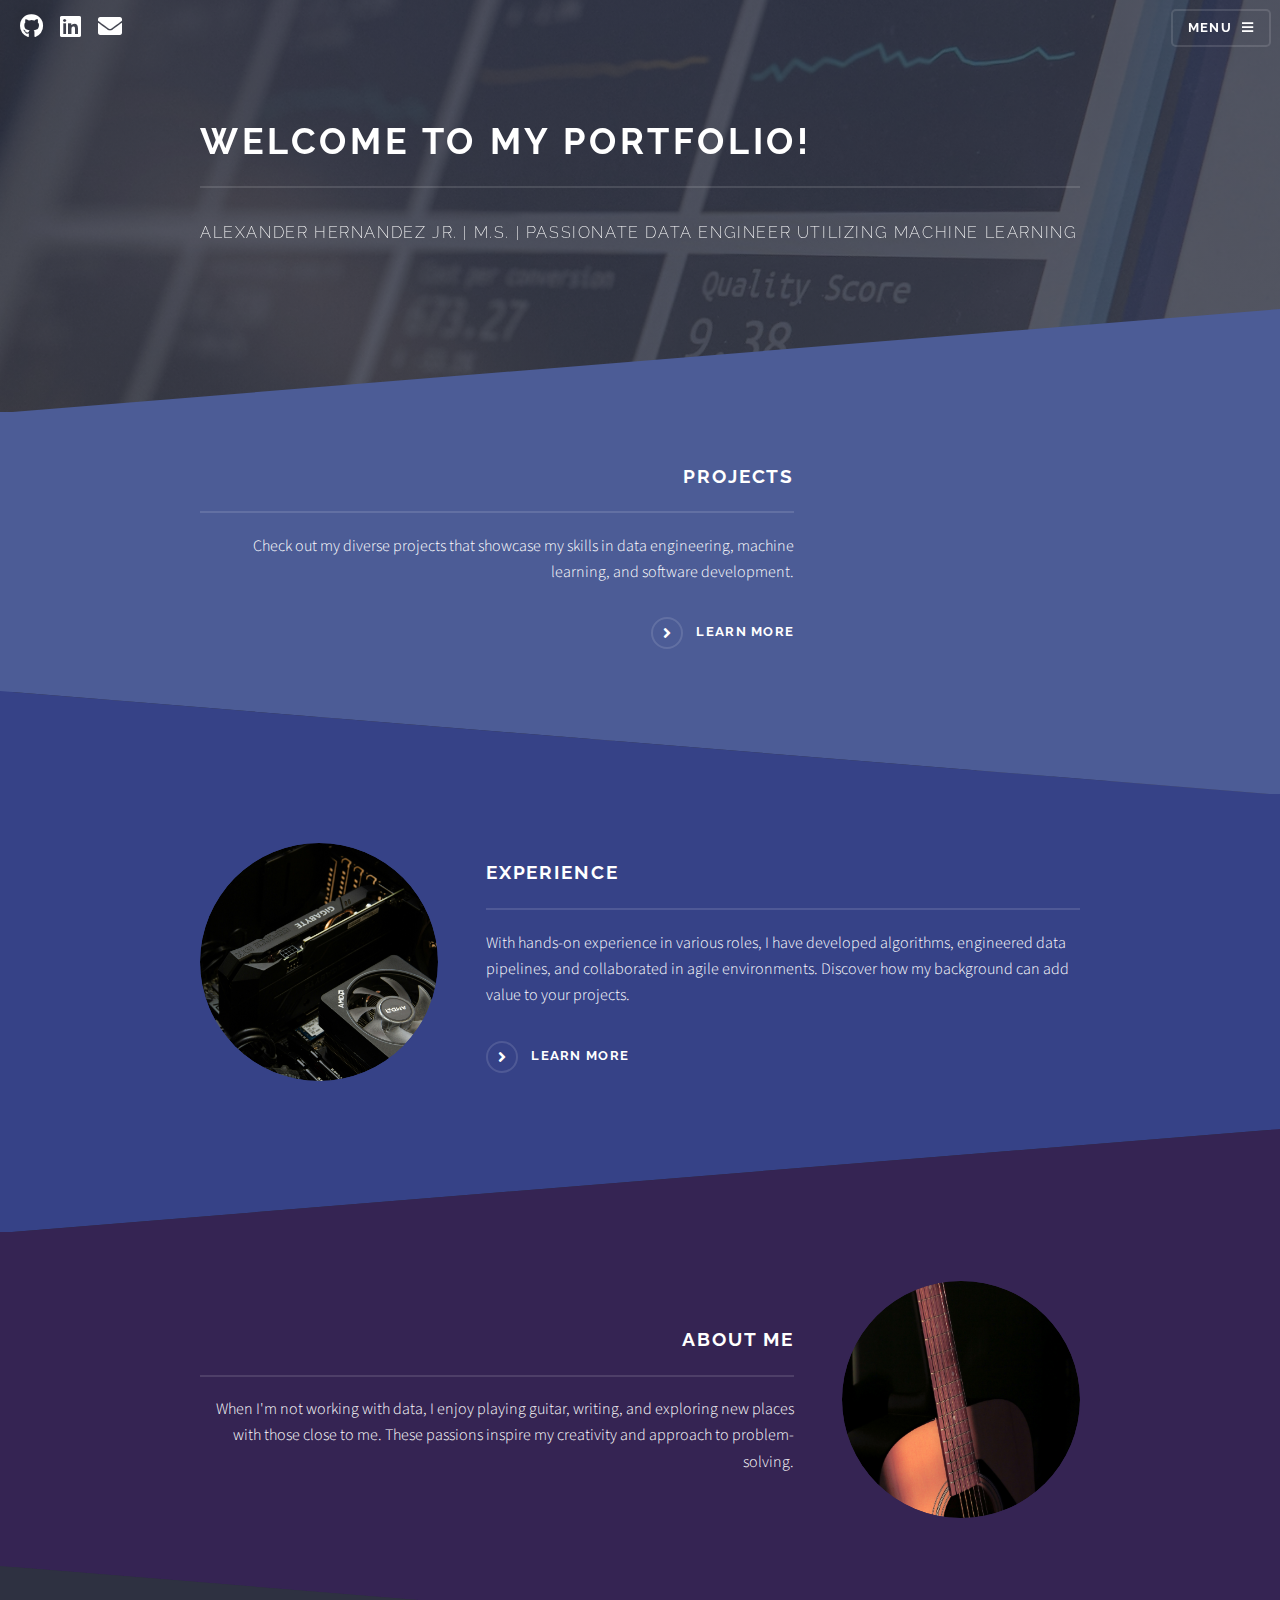
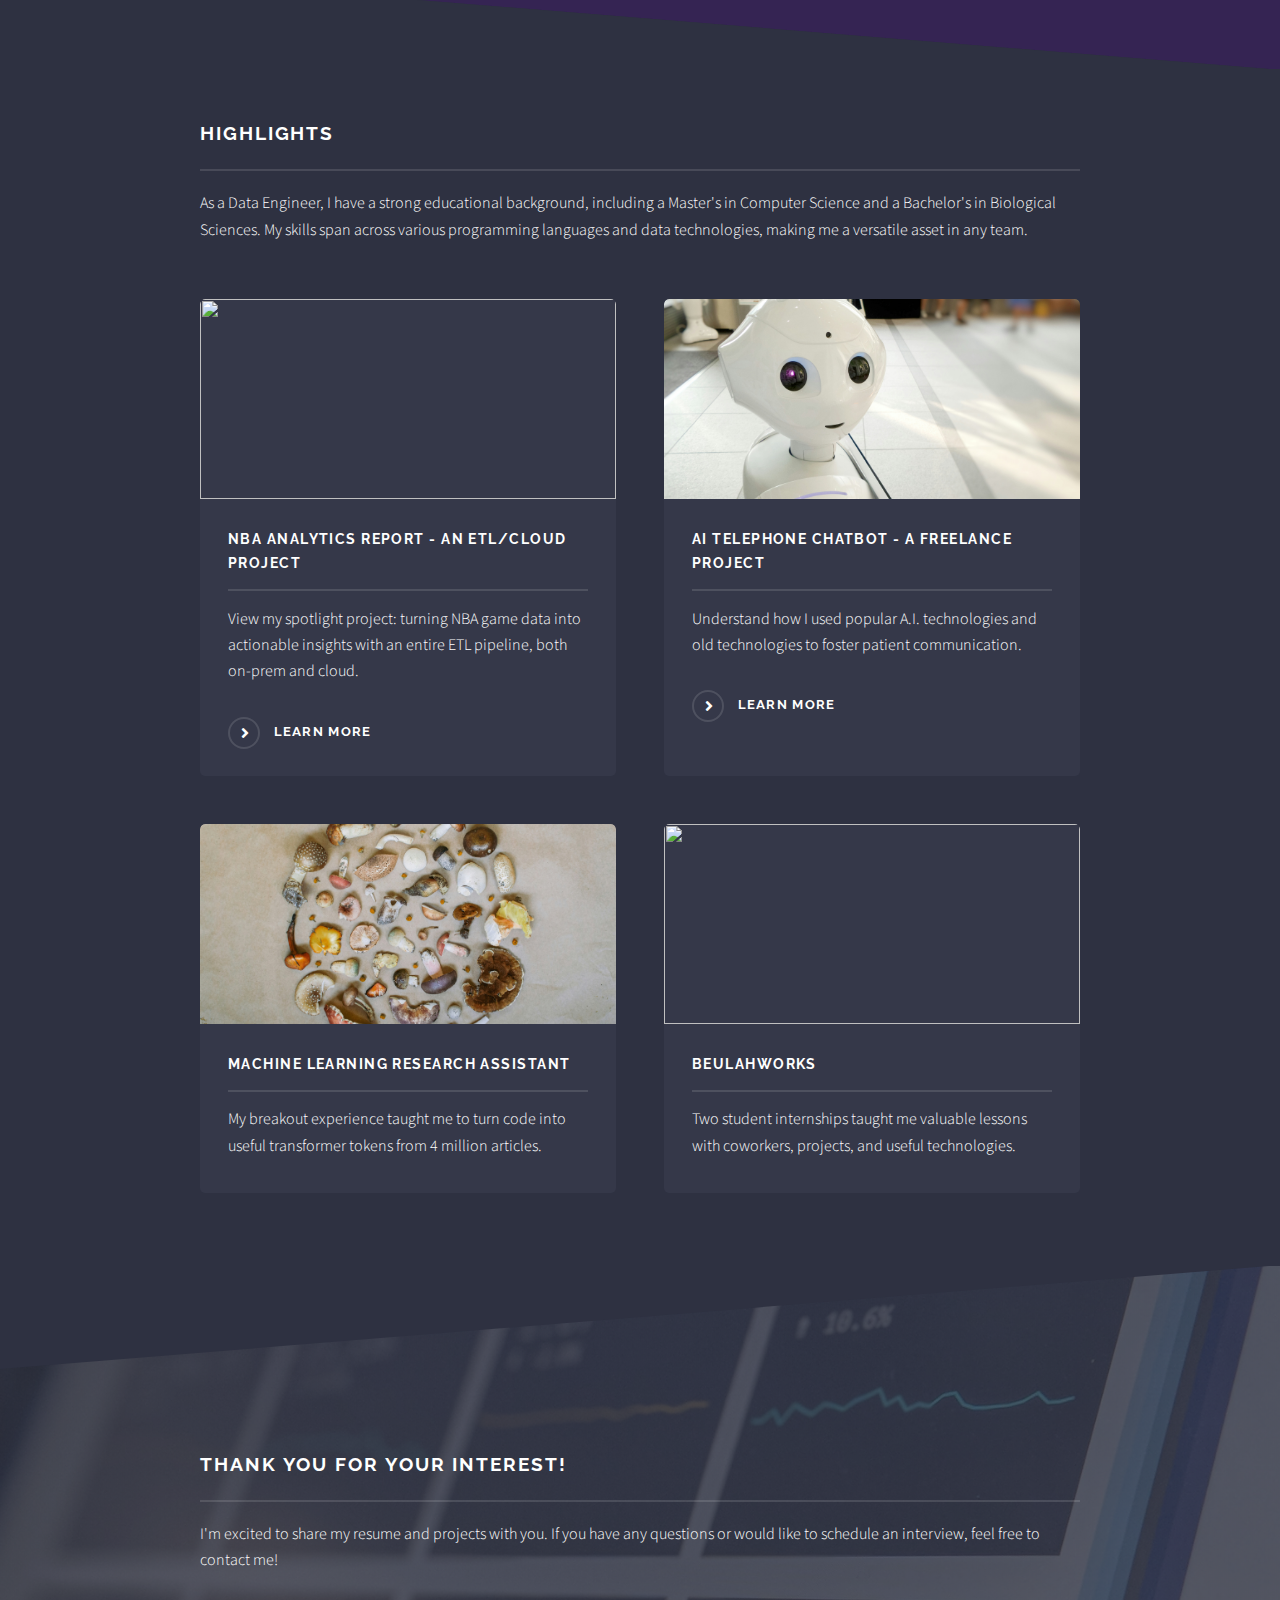
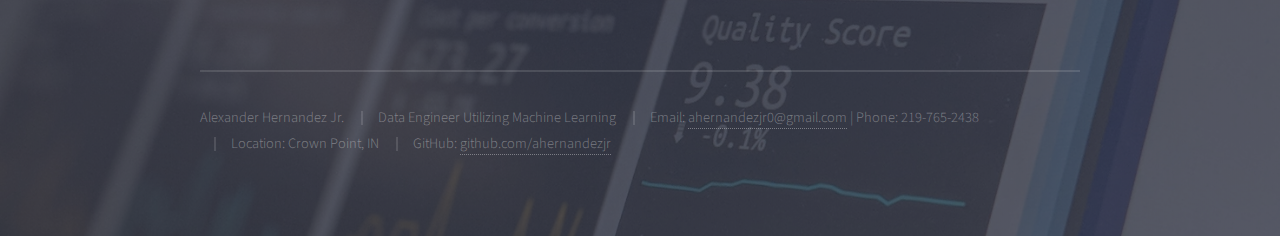
==== index.html @ fa1f9d8c "Add files via upload" ====
<!DOCTYPE HTML>
<!--
	Solid State by HTML5 UP
	html5up.net | @ajlkn
	Free for personal and commercial use under the CCA 3.0 license (html5up.net/license)
-->

<html>
	<head>
		<title>Alex Hernandez Jr. Portfolio</title>
		<meta charset="utf-8" />
		<meta name="viewport" content="width=device-width, initial-scale=1, user-scalable=no" />
		<link rel="stylesheet" href="assets/css/main.css" />
		<noscript><link rel="stylesheet" href="assets/css/noscript.css" /></noscript>
	</head>
	<body class="is-preload">

		<!-- Page Wrapper -->
			<div id="page-wrapper">

				<!-- Header -->
				<header id="header" class="alt">
					<div class="logo">
						<a href="https://github.com/ahernandezjr/" class="icon">
							<span class="fab fa-github"></span>
						</a>
						<a href="https://www.linkedin.com/in/alexander-hernandez-jr/" class="icon">
							<span class="fab fa-linkedin"></span>
						</a>
						<a href="mailto:ahernandezjr0@gmail.com" class="icon">
							<span class="fas fa-envelope"></span>
						</a>
					</div>
					<h1><a href="index.html">A. Hernandez</a></h1>
					<nav>
						<a href="#menu">Menu</a>
					</nav>
				</header>

				<!-- Menu -->
				<nav id="menu">
					<div class="inner">
						<h2>Menu</h2>
						<ul class="links">
							<li><a href="index.html">Homepage</a></li>
							<li><a href="projects.html">Projects</a></li>
							<li><a href="experience.html">Experience</a></li>
							<li><a href="aboutme.html">About Me</a></li>
						</ul>
						<a href="#" class="close">Close</a>
					</div>
				</nav>

				<!-- Banner -->
				<section id="banner">
					<div class="inner">
						<h2>Welcome to My Portfolio!</h2>
						<p>Alexander Hernandez Jr. | M.S. | Passionate Data Engineer utilizing Machine Learning</p>
					</div>
				</section>

				<!-- Wrapper -->
				<section id="wrapper">

					<!-- One -->
						<section id="one" class="wrapper spotlight style1">
							<div class="inner">
								<a href="projects.html" class="image"><img src="images/projects.jpg" alt="" /></a>
								<div class="content">
									<h2 class="major">Projects</h2>
									<p>Check out my diverse projects that showcase my skills in data engineering, machine learning, and software development.</p>
									<a href="projects.html" class="special">Learn more</a>
								</div>
							</div>
						</section>

					<!-- Two -->
						<section id="two" class="wrapper alt spotlight style2">
							<div class="inner">
								<a href="#four" class="image"><img src="images/experience.jpg" alt="" /></a>
								<div class="content">
									<h2 class="major">Experience</h2>
									<p>With hands-on experience in various roles, I have developed algorithms, engineered data pipelines, and collaborated in agile environments. Discover how my background can add value to your projects.</p>
									<a href="#four" class="special">Learn more</a>
								</div>
							</div>
						</section>

					<!-- Three -->
						<section id="three" class="wrapper spotlight style3">
							<div class="inner">
								<a href="#" class="image"><img src="images/aboutme.jpg" alt="" /></a>
								<div class="content">
									<h2 class="major">About Me</h2>
									<p>When I'm not working with data, I enjoy playing guitar, writing, and exploring new places with those close to me. These passions inspire my creativity and approach to problem-solving.</p>
									<!-- <a href="#" class="special">Learn more</a> -->
								</div>
							</div>
						</section>

					<!-- Four -->
						<section id="four" class="wrapper alt style1">
							<div class="inner">
								<h2 class="major">Highlights</h2>
								<p>As a Data Engineer, I have a strong educational background, including a Master's in Computer Science and a Bachelor's in Biological Sciences. My skills span across various programming languages and data technologies, making me a versatile asset in any team.</p>
								<section class="features">
									<article>
										<a href="nba_project.html" class="image"><img src="https://github.com/ahernandezjr/nba_analytics/blob/main/data/graphs/NBA_Analytics_Architecture.png?raw=true" alt="" /></a>
										<h3 class="major">NBA Analytics Report - An ETL/Cloud Project</h3>
										<p>View my spotlight project: turning NBA game data into actionable insights with an entire ETL pipeline, both on-prem and cloud.</p>
										<a href="nba_project.html" class="special">Learn more</a>
									</article>
									<article>
										<a href="chatbot_project.html" class="image"><img src="images/robot.jpg" alt="" /></a>
										<h3 class="major">AI Telephone Chatbot - A Freelance Project</h3>
										<p>Understand how I used popular A.I. technologies and old technologies to foster patient communication.</p>
										<a href="chatbot_project.html" class="special">Learn more</a>
									</article>
									<article>
										<a href="#" class="image"><img src="images/fungi.jpg" alt="" /></a>
										<h3 class="major">Machine Learning Research Assistant</h3>
										<p>My breakout experience taught me to turn code into useful transformer tokens from 4 million articles.</p>
										<!-- <a href="#" class="special">Learn more</a> -->
									</article>
									<article>
										<a href="#" class="image"><img src="images/beulah.jpg" alt="" /></a>
										<h3 class="major">BeulahWorks</h3>
										<p>Two student internships taught me valuable lessons with coworkers, projects, and useful technologies.</p>
										<!-- <a href="#" class="special">Learn more</a> -->
									</article>
								</section>
								<!-- <ul class="actions">
									<li><a href="#" class="button">Browse All</a></li>
								</ul> -->
							</div>
						</section>

				</section>

				<!-- Footer -->
				<section id="footer">
					<div class="inner">
						<h2 class="major">Thank You for Your Interest!</h2>
						<p>I'm excited to share my resume and projects with you. If you have any questions or would like to schedule an interview, feel free to contact me!</p>
						<ul class="copyright">
							<li>Alexander Hernandez Jr.</li>
							<li>Data Engineer Utilizing Machine Learning</li>
							<li>Email: <a href="mailto:ahernandezjr0@gmail.com">ahernandezjr0@gmail.com</a> | Phone: 219-765-2438</li>
							<li>Location: Crown Point, IN</li>
							<li>GitHub: <a href="https://github.com/ahernandezjr">github.com/ahernandezjr</a></li>
						</ul>
					</div>
				</section>

			</div>

		<!-- Scripts -->
			<script src="assets/js/jquery.min.js"></script>
			<script src="assets/js/jquery.scrollex.min.js"></script>
			<script src="assets/js/browser.min.js"></script>
			<script src="assets/js/breakpoints.min.js"></script>
			<script src="assets/js/util.js"></script>
			<script src="assets/js/main.js"></script>

	</body>
</html>
---- assets/css/main.css ----
@import url(fontawesome-all.min.css);
@import url("https://fonts.googleapis.com/css?family=Raleway:200,700|Source+Sans+Pro:300,600,300italic,600italic");

/*
	Solid State by HTML5 UP
	html5up.net | @ajlkn
	Free for personal and commercial use under the CCA 3.0 license (html5up.net/license)
*/

html, body, div, span, applet, object,
iframe, h1, h2, h3, h4, h5, h6, p, blockquote,
pre, a, abbr, acronym, address, big, cite,
code, del, dfn, em, img, ins, kbd, q, s, samp,
small, strike, strong, sub, sup, tt, var, b,
u, i, center, dl, dt, dd, ol, ul, li, fieldset,
form, label, legend, table, caption, tbody,
tfoot, thead, tr, th, td, article, aside,
canvas, details, embed, figure, figcaption,
footer, header, hgroup, menu, nav, output, ruby,
section, summary, time, mark, audio, video {
	margin: 0;
	padding: 0;
	border: 0;
	font-size: 100%;
	font: inherit;
	vertical-align: baseline;}

article, aside, details, figcaption, figure,
footer, header, hgroup, menu, nav, section {
	display: block;}

body {
	line-height: 1;
}

ol, ul {
	list-style: none;
}

blockquote, q {
	quotes: none;
}

	blockquote:before, blockquote:after, q:before, q:after {
		content: '';
		content: none;
	}

table {
	border-collapse: collapse;
	border-spacing: 0;
}

body {
	-webkit-text-size-adjust: none;
}

mark {
	background-color: transparent;
	color: inherit;
}

input::-moz-focus-inner {
	border: 0;
	padding: 0;
}

input, select, textarea {
	-moz-appearance: none;
	-webkit-appearance: none;
	-ms-appearance: none;
	appearance: none;
}

/* Basic */

	@-ms-viewport {
		width: device-width;
	}

	body {
		-ms-overflow-style: scrollbar;
	}

	@media screen and (max-width: 480px) {

		html, body {
			min-width: 320px;
		}

	}

	html {
		box-sizing: border-box;
	}

	*, *:before, *:after {
		box-sizing: inherit;
	}

	body {
		height: 100vh; /* Full height */
		background-color: #2e3141;
		background-image: linear-gradient(to top, rgba(46, 49, 65, 0.8), rgba(46, 49, 65, 0.8)), url("../../images/bg.jpg");
		background-size: cover, cover; /* Default for larger screens */
		background-attachment: fixed, fixed; /* Keep both fixed */
		background-position: center, center; /* Center for both layers */
	}
	/* For smaller screens */
	@media (max-width: 768px) {
		body {
			background-size: contain, contain; /* Change to contain on smaller screens */
		}
	}

		body.is-preload *, body.is-preload *:before, body.is-preload *:after {
			-moz-animation: none !important;
			-webkit-animation: none !important;
			-ms-animation: none !important;
			animation: none !important;
			-moz-transition: none !important;
			-webkit-transition: none !important;
			-ms-transition: none !important;
			transition: none !important;
		}

/* Type */

	body, input, select, textarea {
		color: #ffffff;
		font-family: "Source Sans Pro", Helvetica, sans-serif;
		font-size: 16.5pt;
		font-weight: 300;
		line-height: 1.65;
	}

		@media screen and (max-width: 1680px) {

			body, input, select, textarea {
				font-size: 13pt;
			}

		}

		@media screen and (max-width: 1280px) {

			body, input, select, textarea {
				font-size: 12pt;
			}

		}

		@media screen and (max-width: 980px) {

			body, input, select, textarea {
				font-size: 12pt;
			}

		}

		@media screen and (max-width: 736px) {

			body, input, select, textarea {
				font-size: 12pt;
			}

		}

		@media screen and (max-width: 480px) {

			body, input, select, textarea {
				font-size: 12pt;
			}

		}

	/* Transition effects and underlines for all links */
	a {
		-moz-transition: color 0.2s ease-in-out, border-bottom-color 0.2s ease-in-out;
		-webkit-transition: color 0.2s ease-in-out, border-bottom-color 0.2s ease-in-out;
		-ms-transition: color 0.2s ease-in-out, border-bottom-color 0.2s ease-in-out;
		transition: color 0.2s ease-in-out, border-bottom-color 0.2s ease-in-out;
		border-bottom: dotted 1px rgba(255, 255, 255, 0.35);
		color: #ffffff;
		text-decoration: none;
	}

	a:hover {
		border-bottom-color: transparent;
		color: #ffffff !important;
	}

	/* Style for special links */
	a.special:not(.button) {
		text-decoration: none;
		border-bottom: 0;
		display: block;
		font-family: Raleway, Helvetica, sans-serif;
		font-size: 0.8em;
		font-weight: 700;
		letter-spacing: 0.1em;
		margin: 0 0 2em 0;
		text-transform: uppercase;
	}

	a.special:not(.button):before {
		-moz-osx-font-smoothing: grayscale;
		-webkit-font-smoothing: antialiased;
		display: inline-block;
		font-style: normal;
		font-variant: normal;
		text-rendering: auto;
		line-height: 1;
		text-transform: none !important;
		font-family: 'Font Awesome 5 Free';
		font-weight: 900;
	}

	a.special:not(.button):before {
		-moz-transition: background-color 0.2s ease-in-out;
		-webkit-transition: background-color 0.2s ease-in-out;
		-ms-transition: background-color 0.2s ease-in-out;
		transition: background-color 0.2s ease-in-out;
		border-radius: 100%;
		border: solid 2px rgba(255, 255, 255, 0.125);
		content: '\f105';
		display: inline-block;
		font-size: 1.25em;
		height: 2em;
		line-height: 1.75em;
		margin-right: 0.85em;
		text-align: center;
		text-indent: 0.15em;
		vertical-align: middle;
		width: 2em;
	}

	a.special:not(.button):hover:before {
		background-color: rgba(255, 255, 255, 0.025);
	}

	a.special:not(.button):active:before {
		background-color: rgba(255, 255, 255, 0.075);
	}

	/* Remove underline and transition effect for logo icons */
	.logo a {
		text-decoration: none;
		border-bottom: none; /* Remove the dotted underline */
		margin-right: 0.5em; /* Add space to the right of each icon */
	}

	.logo a:hover {
		border-bottom: none;
		color: inherit; /* Keep original color, no hover effect */
	}  
	
	/* Make all the images inside .icon match the size of .fa-gem */
	.logo img {
	  width: 2em;  /* Match width of the fa-gem icon */
	  height: 2em; /* Match height of the fa-gem icon */
	  display: inline-block; /* Ensure images are inline with the icon */
	  vertical-align: middle; /* Align them to the middle like the fa-gem icon */
	}


	strong, b {
		color: #ffffff;
		font-weight: 600;
	}

	em, i {
		font-style: italic;
	}

	p {
		margin: 0 0 2em 0;
	}

	h1, h2, h3, h4, h5, h6 {
		color: #ffffff;
		font-family: Raleway, Helvetica, sans-serif;
		font-weight: 700;
		letter-spacing: 0.1em;
		margin: 0 0 1em 0;
		text-transform: uppercase;
	}

		h1 a, h2 a, h3 a, h4 a, h5 a, h6 a {
			color: inherit;
			text-decoration: none;
			border-bottom: 0;
		}

		h1 span, h2 span, h3 span, h4 span, h5 span, h6 span {
			font-weight: 200;
		}

		h1.major, h2.major, h3.major, h4.major, h5.major, h6.major {
			padding-bottom: 1em;
			border-bottom: solid 2px rgba(255, 255, 255, 0.125);
		}

	h2 {
		font-size: 1.2em;
	}

	h3 {
		font-size: 0.9em;
	}

	h4 {
		font-size: 0.7em;
	}

	h5 {
		font-size: 0.7em;
	}

	h6 {
		font-size: 0.7em;
	}

	@media screen and (max-width: 736px) {

		h2 {
			font-size: 1em;
		}

		h3 {
			font-size: 0.8em;
		}

	}

	sub {
		font-size: 0.8em;
		position: relative;
		top: 0.5em;
	}

	sup {
		font-size: 0.8em;
		position: relative;
		top: -0.5em;
	}

	blockquote {
		border-left: solid 4px rgba(255, 255, 255, 0.125);
		font-style: italic;
		margin: 0 0 2em 0;
		padding: 0.5em 0 0.5em 2em;
	}

	code {
		background: rgba(255, 255, 255, 0.025);
		border-radius: 5px;
		border: solid 2px rgba(255, 255, 255, 0.125);
		font-family: "Courier New", monospace;
		font-size: 0.9em;
		margin: 0 0.25em;
		padding: 0.25em 0.65em;
	}

	pre {
		-webkit-overflow-scrolling: touch;
		font-family: "Courier New", monospace;
		font-size: 0.9em;
		margin: 0 0 2em 0;
	}

		pre code {
			display: block;
			line-height: 1.75em;
			padding: 1em 1.5em;
			overflow-x: auto;
		}

	hr {
		border: 0;
		border-bottom: solid 2px rgba(255, 255, 255, 0.125);
		margin: 2.5em 0;
	}

		hr.major {
			margin: 4em 0;
		}

	.align-left {
		text-align: left;
	}

	.align-center {
		text-align: center;
	}

	.align-right {
		text-align: right;
	}

/* Row */

	.row {
		display: flex;
		flex-wrap: wrap;
		box-sizing: border-box;
		align-items: stretch;
	}

		.row > * {
			box-sizing: border-box;
		}

		.row.gtr-uniform > * > :last-child {
			margin-bottom: 0;
		}

		.row.aln-left {
			justify-content: flex-start;
		}

		.row.aln-center {
			justify-content: center;
		}

		.row.aln-right {
			justify-content: flex-end;
		}

		.row.aln-top {
			align-items: flex-start;
		}

		.row.aln-middle {
			align-items: center;
		}

		.row.aln-bottom {
			align-items: flex-end;
		}

		.row > .imp {
			order: -1;
		}

		.row > .col-1 {
			width: 8.33333%;
		}

		.row > .off-1 {
			margin-left: 8.33333%;
		}

		.row > .col-2 {
			width: 16.66667%;
		}

		.row > .off-2 {
			margin-left: 16.66667%;
		}

		.row > .col-3 {
			width: 25%;
		}

		.row > .off-3 {
			margin-left: 25%;
		}

		.row > .col-4 {
			width: 33.33333%;
		}

		.row > .off-4 {
			margin-left: 33.33333%;
		}

		.row > .col-5 {
			width: 41.66667%;
		}

		.row > .off-5 {
			margin-left: 41.66667%;
		}

		.row > .col-6 {
			width: 50%;
		}

		.row > .off-6 {
			margin-left: 50%;
		}

		.row > .col-7 {
			width: 58.33333%;
		}

		.row > .off-7 {
			margin-left: 58.33333%;
		}

		.row > .col-8 {
			width: 66.66667%;
		}

		.row > .off-8 {
			margin-left: 66.66667%;
		}

		.row > .col-9 {
			width: 75%;
		}

		.row > .off-9 {
			margin-left: 75%;
		}

		.row > .col-10 {
			width: 83.33333%;
		}

		.row > .off-10 {
			margin-left: 83.33333%;
		}

		.row > .col-11 {
			width: 91.66667%;
		}

		.row > .off-11 {
			margin-left: 91.66667%;
		}

		.row > .col-12 {
			width: 100%;
		}

		.row > .off-12 {
			margin-left: 100%;
		}

		.row.gtr-0 {
			margin-top: 0;
			margin-left: 0em;
		}

			.row.gtr-0 > * {
				padding: 0 0 0 0em;
			}

			.row.gtr-0.gtr-uniform {
				margin-top: 0em;
			}

				.row.gtr-0.gtr-uniform > * {
					padding-top: 0em;
				}

		.row.gtr-25 {
			margin-top: 0;
			margin-left: -0.4375em;
		}

			.row.gtr-25 > * {
				padding: 0 0 0 0.4375em;
			}

			.row.gtr-25.gtr-uniform {
				margin-top: -0.4375em;
			}

				.row.gtr-25.gtr-uniform > * {
					padding-top: 0.4375em;
				}

		.row.gtr-50 {
			margin-top: 0;
			margin-left: -0.875em;
		}

			.row.gtr-50 > * {
				padding: 0 0 0 0.875em;
			}

			.row.gtr-50.gtr-uniform {
				margin-top: -0.875em;
			}

				.row.gtr-50.gtr-uniform > * {
					padding-top: 0.875em;
				}

		.row {
			margin-top: 0;
			margin-left: -1.75em;
		}

			.row > * {
				padding: 0 0 0 1.75em;
			}

			.row.gtr-uniform {
				margin-top: -1.75em;
			}

				.row.gtr-uniform > * {
					padding-top: 1.75em;
				}

		.row.gtr-150 {
			margin-top: 0;
			margin-left: -2.625em;
		}

			.row.gtr-150 > * {
				padding: 0 0 0 2.625em;
			}

			.row.gtr-150.gtr-uniform {
				margin-top: -2.625em;
			}

				.row.gtr-150.gtr-uniform > * {
					padding-top: 2.625em;
				}

		.row.gtr-200 {
			margin-top: 0;
			margin-left: -3.5em;
		}

			.row.gtr-200 > * {
				padding: 0 0 0 3.5em;
			}

			.row.gtr-200.gtr-uniform {
				margin-top: -3.5em;
			}

				.row.gtr-200.gtr-uniform > * {
					padding-top: 3.5em;
				}

		@media screen and (max-width: 1680px) {

			.row {
				display: flex;
				flex-wrap: wrap;
				box-sizing: border-box;
				align-items: stretch;
			}

				.row > * {
					box-sizing: border-box;
				}

				.row.gtr-uniform > * > :last-child {
					margin-bottom: 0;
				}

				.row.aln-left {
					justify-content: flex-start;
				}

				.row.aln-center {
					justify-content: center;
				}

				.row.aln-right {
					justify-content: flex-end;
				}

				.row.aln-top {
					align-items: flex-start;
				}

				.row.aln-middle {
					align-items: center;
				}

				.row.aln-bottom {
					align-items: flex-end;
				}

				.row > .imp-xlarge {
					order: -1;
				}

				.row > .col-1-xlarge {
					width: 8.33333%;
				}

				.row > .off-1-xlarge {
					margin-left: 8.33333%;
				}

				.row > .col-2-xlarge {
					width: 16.66667%;
				}

				.row > .off-2-xlarge {
					margin-left: 16.66667%;
				}

				.row > .col-3-xlarge {
					width: 25%;
				}

				.row > .off-3-xlarge {
					margin-left: 25%;
				}

				.row > .col-4-xlarge {
					width: 33.33333%;
				}

				.row > .off-4-xlarge {
					margin-left: 33.33333%;
				}

				.row > .col-5-xlarge {
					width: 41.66667%;
				}

				.row > .off-5-xlarge {
					margin-left: 41.66667%;
				}

				.row > .col-6-xlarge {
					width: 50%;
				}

				.row > .off-6-xlarge {
					margin-left: 50%;
				}

				.row > .col-7-xlarge {
					width: 58.33333%;
				}

				.row > .off-7-xlarge {
					margin-left: 58.33333%;
				}

				.row > .col-8-xlarge {
					width: 66.66667%;
				}

				.row > .off-8-xlarge {
					margin-left: 66.66667%;
				}

				.row > .col-9-xlarge {
					width: 75%;
				}

				.row > .off-9-xlarge {
					margin-left: 75%;
				}

				.row > .col-10-xlarge {
					width: 83.33333%;
				}

				.row > .off-10-xlarge {
					margin-left: 83.33333%;
				}

				.row > .col-11-xlarge {
					width: 91.66667%;
				}

				.row > .off-11-xlarge {
					margin-left: 91.66667%;
				}

				.row > .col-12-xlarge {
					width: 100%;
				}

				.row > .off-12-xlarge {
					margin-left: 100%;
				}

				.row.gtr-0 {
					margin-top: 0;
					margin-left: 0em;
				}

					.row.gtr-0 > * {
						padding: 0 0 0 0em;
					}

					.row.gtr-0.gtr-uniform {
						margin-top: 0em;
					}

						.row.gtr-0.gtr-uniform > * {
							padding-top: 0em;
						}

				.row.gtr-25 {
					margin-top: 0;
					margin-left: -0.4375em;
				}

					.row.gtr-25 > * {
						padding: 0 0 0 0.4375em;
					}

					.row.gtr-25.gtr-uniform {
						margin-top: -0.4375em;
					}

						.row.gtr-25.gtr-uniform > * {
							padding-top: 0.4375em;
						}

				.row.gtr-50 {
					margin-top: 0;
					margin-left: -0.875em;
				}

					.row.gtr-50 > * {
						padding: 0 0 0 0.875em;
					}

					.row.gtr-50.gtr-uniform {
						margin-top: -0.875em;
					}

						.row.gtr-50.gtr-uniform > * {
							padding-top: 0.875em;
						}

				.row {
					margin-top: 0;
					margin-left: -1.75em;
				}

					.row > * {
						padding: 0 0 0 1.75em;
					}

					.row.gtr-uniform {
						margin-top: -1.75em;
					}

						.row.gtr-uniform > * {
							padding-top: 1.75em;
						}

				.row.gtr-150 {
					margin-top: 0;
					margin-left: -2.625em;
				}

					.row.gtr-150 > * {
						padding: 0 0 0 2.625em;
					}

					.row.gtr-150.gtr-uniform {
						margin-top: -2.625em;
					}

						.row.gtr-150.gtr-uniform > * {
							padding-top: 2.625em;
						}

				.row.gtr-200 {
					margin-top: 0;
					margin-left: -3.5em;
				}

					.row.gtr-200 > * {
						padding: 0 0 0 3.5em;
					}

					.row.gtr-200.gtr-uniform {
						margin-top: -3.5em;
					}

						.row.gtr-200.gtr-uniform > * {
							padding-top: 3.5em;
						}

		}

		@media screen and (max-width: 1280px) {

			.row {
				display: flex;
				flex-wrap: wrap;
				box-sizing: border-box;
				align-items: stretch;
			}

				.row > * {
					box-sizing: border-box;
				}

				.row.gtr-uniform > * > :last-child {
					margin-bottom: 0;
				}

				.row.aln-left {
					justify-content: flex-start;
				}

				.row.aln-center {
					justify-content: center;
				}

				.row.aln-right {
					justify-content: flex-end;
				}

				.row.aln-top {
					align-items: flex-start;
				}

				.row.aln-middle {
					align-items: center;
				}

				.row.aln-bottom {
					align-items: flex-end;
				}

				.row > .imp-large {
					order: -1;
				}

				.row > .col-1-large {
					width: 8.33333%;
				}

				.row > .off-1-large {
					margin-left: 8.33333%;
				}

				.row > .col-2-large {
					width: 16.66667%;
				}

				.row > .off-2-large {
					margin-left: 16.66667%;
				}

				.row > .col-3-large {
					width: 25%;
				}

				.row > .off-3-large {
					margin-left: 25%;
				}

				.row > .col-4-large {
					width: 33.33333%;
				}

				.row > .off-4-large {
					margin-left: 33.33333%;
				}

				.row > .col-5-large {
					width: 41.66667%;
				}

				.row > .off-5-large {
					margin-left: 41.66667%;
				}

				.row > .col-6-large {
					width: 50%;
				}

				.row > .off-6-large {
					margin-left: 50%;
				}

				.row > .col-7-large {
					width: 58.33333%;
				}

				.row > .off-7-large {
					margin-left: 58.33333%;
				}

				.row > .col-8-large {
					width: 66.66667%;
				}

				.row > .off-8-large {
					margin-left: 66.66667%;
				}

				.row > .col-9-large {
					width: 75%;
				}

				.row > .off-9-large {
					margin-left: 75%;
				}

				.row > .col-10-large {
					width: 83.33333%;
				}

				.row > .off-10-large {
					margin-left: 83.33333%;
				}

				.row > .col-11-large {
					width: 91.66667%;
				}

				.row > .off-11-large {
					margin-left: 91.66667%;
				}

				.row > .col-12-large {
					width: 100%;
				}

				.row > .off-12-large {
					margin-left: 100%;
				}

				.row.gtr-0 {
					margin-top: 0;
					margin-left: 0em;
				}

					.row.gtr-0 > * {
						padding: 0 0 0 0em;
					}

					.row.gtr-0.gtr-uniform {
						margin-top: 0em;
					}

						.row.gtr-0.gtr-uniform > * {
							padding-top: 0em;
						}

				.row.gtr-25 {
					margin-top: 0;
					margin-left: -0.4375em;
				}

					.row.gtr-25 > * {
						padding: 0 0 0 0.4375em;
					}

					.row.gtr-25.gtr-uniform {
						margin-top: -0.4375em;
					}

						.row.gtr-25.gtr-uniform > * {
							padding-top: 0.4375em;
						}

				.row.gtr-50 {
					margin-top: 0;
					margin-left: -0.875em;
				}

					.row.gtr-50 > * {
						padding: 0 0 0 0.875em;
					}

					.row.gtr-50.gtr-uniform {
						margin-top: -0.875em;
					}

						.row.gtr-50.gtr-uniform > * {
							padding-top: 0.875em;
						}

				.row {
					margin-top: 0;
					margin-left: -1.75em;
				}

					.row > * {
						padding: 0 0 0 1.75em;
					}

					.row.gtr-uniform {
						margin-top: -1.75em;
					}

						.row.gtr-uniform > * {
							padding-top: 1.75em;
						}

				.row.gtr-150 {
					margin-top: 0;
					margin-left: -2.625em;
				}

					.row.gtr-150 > * {
						padding: 0 0 0 2.625em;
					}

					.row.gtr-150.gtr-uniform {
						margin-top: -2.625em;
					}

						.row.gtr-150.gtr-uniform > * {
							padding-top: 2.625em;
						}

				.row.gtr-200 {
					margin-top: 0;
					margin-left: -3.5em;
				}

					.row.gtr-200 > * {
						padding: 0 0 0 3.5em;
					}

					.row.gtr-200.gtr-uniform {
						margin-top: -3.5em;
					}

						.row.gtr-200.gtr-uniform > * {
							padding-top: 3.5em;
						}

		}

		@media screen and (max-width: 980px) {

			.row {
				display: flex;
				flex-wrap: wrap;
				box-sizing: border-box;
				align-items: stretch;
			}

				.row > * {
					box-sizing: border-box;
				}

				.row.gtr-uniform > * > :last-child {
					margin-bottom: 0;
				}

				.row.aln-left {
					justify-content: flex-start;
				}

				.row.aln-center {
					justify-content: center;
				}

				.row.aln-right {
					justify-content: flex-end;
				}

				.row.aln-top {
					align-items: flex-start;
				}

				.row.aln-middle {
					align-items: center;
				}

				.row.aln-bottom {
					align-items: flex-end;
				}

				.row > .imp-medium {
					order: -1;
				}

				.row > .col-1-medium {
					width: 8.33333%;
				}

				.row > .off-1-medium {
					margin-left: 8.33333%;
				}

				.row > .col-2-medium {
					width: 16.66667%;
				}

				.row > .off-2-medium {
					margin-left: 16.66667%;
				}

				.row > .col-3-medium {
					width: 25%;
				}

				.row > .off-3-medium {
					margin-left: 25%;
				}

				.row > .col-4-medium {
					width: 33.33333%;
				}

				.row > .off-4-medium {
					margin-left: 33.33333%;
				}

				.row > .col-5-medium {
					width: 41.66667%;
				}

				.row > .off-5-medium {
					margin-left: 41.66667%;
				}

				.row > .col-6-medium {
					width: 50%;
				}

				.row > .off-6-medium {
					margin-left: 50%;
				}

				.row > .col-7-medium {
					width: 58.33333%;
				}

				.row > .off-7-medium {
					margin-left: 58.33333%;
				}

				.row > .col-8-medium {
					width: 66.66667%;
				}

				.row > .off-8-medium {
					margin-left: 66.66667%;
				}

				.row > .col-9-medium {
					width: 75%;
				}

				.row > .off-9-medium {
					margin-left: 75%;
				}

				.row > .col-10-medium {
					width: 83.33333%;
				}

				.row > .off-10-medium {
					margin-left: 83.33333%;
				}

				.row > .col-11-medium {
					width: 91.66667%;
				}

				.row > .off-11-medium {
					margin-left: 91.66667%;
				}

				.row > .col-12-medium {
					width: 100%;
				}

				.row > .off-12-medium {
					margin-left: 100%;
				}

				.row.gtr-0 {
					margin-top: 0;
					margin-left: 0em;
				}

					.row.gtr-0 > * {
						padding: 0 0 0 0em;
					}

					.row.gtr-0.gtr-uniform {
						margin-top: 0em;
					}

						.row.gtr-0.gtr-uniform > * {
							padding-top: 0em;
						}

				.row.gtr-25 {
					margin-top: 0;
					margin-left: -0.4375em;
				}

					.row.gtr-25 > * {
						padding: 0 0 0 0.4375em;
					}

					.row.gtr-25.gtr-uniform {
						margin-top: -0.4375em;
					}

						.row.gtr-25.gtr-uniform > * {
							padding-top: 0.4375em;
						}

				.row.gtr-50 {
					margin-top: 0;
					margin-left: -0.875em;
				}

					.row.gtr-50 > * {
						padding: 0 0 0 0.875em;
					}

					.row.gtr-50.gtr-uniform {
						margin-top: -0.875em;
					}

						.row.gtr-50.gtr-uniform > * {
							padding-top: 0.875em;
						}

				.row {
					margin-top: 0;
					margin-left: -1.75em;
				}

					.row > * {
						padding: 0 0 0 1.75em;
					}

					.row.gtr-uniform {
						margin-top: -1.75em;
					}

						.row.gtr-uniform > * {
							padding-top: 1.75em;
						}

				.row.gtr-150 {
					margin-top: 0;
					margin-left: -2.625em;
				}

					.row.gtr-150 > * {
						padding: 0 0 0 2.625em;
					}

					.row.gtr-150.gtr-uniform {
						margin-top: -2.625em;
					}

						.row.gtr-150.gtr-uniform > * {
							padding-top: 2.625em;
						}

				.row.gtr-200 {
					margin-top: 0;
					margin-left: -3.5em;
				}

					.row.gtr-200 > * {
						padding: 0 0 0 3.5em;
					}

					.row.gtr-200.gtr-uniform {
						margin-top: -3.5em;
					}

						.row.gtr-200.gtr-uniform > * {
							padding-top: 3.5em;
						}

		}

		@media screen and (max-width: 736px) {

			.row {
				display: flex;
				flex-wrap: wrap;
				box-sizing: border-box;
				align-items: stretch;
			}

				.row > * {
					box-sizing: border-box;
				}

				.row.gtr-uniform > * > :last-child {
					margin-bottom: 0;
				}

				.row.aln-left {
					justify-content: flex-start;
				}

				.row.aln-center {
					justify-content: center;
				}

				.row.aln-right {
					justify-content: flex-end;
				}

				.row.aln-top {
					align-items: flex-start;
				}

				.row.aln-middle {
					align-items: center;
				}

				.row.aln-bottom {
					align-items: flex-end;
				}

				.row > .imp-small {
					order: -1;
				}

				.row > .col-1-small {
					width: 8.33333%;
				}

				.row > .off-1-small {
					margin-left: 8.33333%;
				}

				.row > .col-2-small {
					width: 16.66667%;
				}

				.row > .off-2-small {
					margin-left: 16.66667%;
				}

				.row > .col-3-small {
					width: 25%;
				}

				.row > .off-3-small {
					margin-left: 25%;
				}

				.row > .col-4-small {
					width: 33.33333%;
				}

				.row > .off-4-small {
					margin-left: 33.33333%;
				}

				.row > .col-5-small {
					width: 41.66667%;
				}

				.row > .off-5-small {
					margin-left: 41.66667%;
				}

				.row > .col-6-small {
					width: 50%;
				}

				.row > .off-6-small {
					margin-left: 50%;
				}

				.row > .col-7-small {
					width: 58.33333%;
				}

				.row > .off-7-small {
					margin-left: 58.33333%;
				}

				.row > .col-8-small {
					width: 66.66667%;
				}

				.row > .off-8-small {
					margin-left: 66.66667%;
				}

				.row > .col-9-small {
					width: 75%;
				}

				.row > .off-9-small {
					margin-left: 75%;
				}

				.row > .col-10-small {
					width: 83.33333%;
				}

				.row > .off-10-small {
					margin-left: 83.33333%;
				}

				.row > .col-11-small {
					width: 91.66667%;
				}

				.row > .off-11-small {
					margin-left: 91.66667%;
				}

				.row > .col-12-small {
					width: 100%;
				}

				.row > .off-12-small {
					margin-left: 100%;
				}

				.row.gtr-0 {
					margin-top: 0;
					margin-left: 0em;
				}

					.row.gtr-0 > * {
						padding: 0 0 0 0em;
					}

					.row.gtr-0.gtr-uniform {
						margin-top: 0em;
					}

						.row.gtr-0.gtr-uniform > * {
							padding-top: 0em;
						}

				.row.gtr-25 {
					margin-top: 0;
					margin-left: -0.3125em;
				}

					.row.gtr-25 > * {
						padding: 0 0 0 0.3125em;
					}

					.row.gtr-25.gtr-uniform {
						margin-top: -0.3125em;
					}

						.row.gtr-25.gtr-uniform > * {
							padding-top: 0.3125em;
						}

				.row.gtr-50 {
					margin-top: 0;
					margin-left: -0.625em;
				}

					.row.gtr-50 > * {
						padding: 0 0 0 0.625em;
					}

					.row.gtr-50.gtr-uniform {
						margin-top: -0.625em;
					}

						.row.gtr-50.gtr-uniform > * {
							padding-top: 0.625em;
						}

				.row {
					margin-top: 0;
					margin-left: -1.25em;
				}

					.row > * {
						padding: 0 0 0 1.25em;
					}

					.row.gtr-uniform {
						margin-top: -1.25em;
					}

						.row.gtr-uniform > * {
							padding-top: 1.25em;
						}

				.row.gtr-150 {
					margin-top: 0;
					margin-left: -1.875em;
				}

					.row.gtr-150 > * {
						padding: 0 0 0 1.875em;
					}

					.row.gtr-150.gtr-uniform {
						margin-top: -1.875em;
					}

						.row.gtr-150.gtr-uniform > * {
							padding-top: 1.875em;
						}

				.row.gtr-200 {
					margin-top: 0;
					margin-left: -2.5em;
				}

					.row.gtr-200 > * {
						padding: 0 0 0 2.5em;
					}

					.row.gtr-200.gtr-uniform {
						margin-top: -2.5em;
					}

						.row.gtr-200.gtr-uniform > * {
							padding-top: 2.5em;
						}

		}

		@media screen and (max-width: 480px) {

			.row {
				display: flex;
				flex-wrap: wrap;
				box-sizing: border-box;
				align-items: stretch;
			}

				.row > * {
					box-sizing: border-box;
				}

				.row.gtr-uniform > * > :last-child {
					margin-bottom: 0;
				}

				.row.aln-left {
					justify-content: flex-start;
				}

				.row.aln-center {
					justify-content: center;
				}

				.row.aln-right {
					justify-content: flex-end;
				}

				.row.aln-top {
					align-items: flex-start;
				}

				.row.aln-middle {
					align-items: center;
				}

				.row.aln-bottom {
					align-items: flex-end;
				}

				.row > .imp-xsmall {
					order: -1;
				}

				.row > .col-1-xsmall {
					width: 8.33333%;
				}

				.row > .off-1-xsmall {
					margin-left: 8.33333%;
				}

				.row > .col-2-xsmall {
					width: 16.66667%;
				}

				.row > .off-2-xsmall {
					margin-left: 16.66667%;
				}

				.row > .col-3-xsmall {
					width: 25%;
				}

				.row > .off-3-xsmall {
					margin-left: 25%;
				}

				.row > .col-4-xsmall {
					width: 33.33333%;
				}

				.row > .off-4-xsmall {
					margin-left: 33.33333%;
				}

				.row > .col-5-xsmall {
					width: 41.66667%;
				}

				.row > .off-5-xsmall {
					margin-left: 41.66667%;
				}

				.row > .col-6-xsmall {
					width: 50%;
				}

				.row > .off-6-xsmall {
					margin-left: 50%;
				}

				.row > .col-7-xsmall {
					width: 58.33333%;
				}

				.row > .off-7-xsmall {
					margin-left: 58.33333%;
				}

				.row > .col-8-xsmall {
					width: 66.66667%;
				}

				.row > .off-8-xsmall {
					margin-left: 66.66667%;
				}

				.row > .col-9-xsmall {
					width: 75%;
				}

				.row > .off-9-xsmall {
					margin-left: 75%;
				}

				.row > .col-10-xsmall {
					width: 83.33333%;
				}

				.row > .off-10-xsmall {
					margin-left: 83.33333%;
				}

				.row > .col-11-xsmall {
					width: 91.66667%;
				}

				.row > .off-11-xsmall {
					margin-left: 91.66667%;
				}

				.row > .col-12-xsmall {
					width: 100%;
				}

				.row > .off-12-xsmall {
					margin-left: 100%;
				}

				.row.gtr-0 {
					margin-top: 0;
					margin-left: 0em;
				}

					.row.gtr-0 > * {
						padding: 0 0 0 0em;
					}

					.row.gtr-0.gtr-uniform {
						margin-top: 0em;
					}

						.row.gtr-0.gtr-uniform > * {
							padding-top: 0em;
						}

				.row.gtr-25 {
					margin-top: 0;
					margin-left: -0.3125em;
				}

					.row.gtr-25 > * {
						padding: 0 0 0 0.3125em;
					}

					.row.gtr-25.gtr-uniform {
						margin-top: -0.3125em;
					}

						.row.gtr-25.gtr-uniform > * {
							padding-top: 0.3125em;
						}

				.row.gtr-50 {
					margin-top: 0;
					margin-left: -0.625em;
				}

					.row.gtr-50 > * {
						padding: 0 0 0 0.625em;
					}

					.row.gtr-50.gtr-uniform {
						margin-top: -0.625em;
					}

						.row.gtr-50.gtr-uniform > * {
							padding-top: 0.625em;
						}

				.row {
					margin-top: 0;
					margin-left: -1.25em;
				}

					.row > * {
						padding: 0 0 0 1.25em;
					}

					.row.gtr-uniform {
						margin-top: -1.25em;
					}

						.row.gtr-uniform > * {
							padding-top: 1.25em;
						}

				.row.gtr-150 {
					margin-top: 0;
					margin-left: -1.875em;
				}

					.row.gtr-150 > * {
						padding: 0 0 0 1.875em;
					}

					.row.gtr-150.gtr-uniform {
						margin-top: -1.875em;
					}

						.row.gtr-150.gtr-uniform > * {
							padding-top: 1.875em;
						}

				.row.gtr-200 {
					margin-top: 0;
					margin-left: -2.5em;
				}

					.row.gtr-200 > * {
						padding: 0 0 0 2.5em;
					}

					.row.gtr-200.gtr-uniform {
						margin-top: -2.5em;
					}

						.row.gtr-200.gtr-uniform > * {
							padding-top: 2.5em;
						}

		}

		@media screen and (max-width: 360px) {

			.row {
				display: flex;
				flex-wrap: wrap;
				box-sizing: border-box;
				align-items: stretch;
			}

				.row > * {
					box-sizing: border-box;
				}

				.row.gtr-uniform > * > :last-child {
					margin-bottom: 0;
				}

				.row.aln-left {
					justify-content: flex-start;
				}

				.row.aln-center {
					justify-content: center;
				}

				.row.aln-right {
					justify-content: flex-end;
				}

				.row.aln-top {
					align-items: flex-start;
				}

				.row.aln-middle {
					align-items: center;
				}

				.row.aln-bottom {
					align-items: flex-end;
				}

				.row > .imp-xxsmall {
					order: -1;
				}

				.row > .col-1-xxsmall {
					width: 8.33333%;
				}

				.row > .off-1-xxsmall {
					margin-left: 8.33333%;
				}

				.row > .col-2-xxsmall {
					width: 16.66667%;
				}

				.row > .off-2-xxsmall {
					margin-left: 16.66667%;
				}

				.row > .col-3-xxsmall {
					width: 25%;
				}

				.row > .off-3-xxsmall {
					margin-left: 25%;
				}

				.row > .col-4-xxsmall {
					width: 33.33333%;
				}

				.row > .off-4-xxsmall {
					margin-left: 33.33333%;
				}

				.row > .col-5-xxsmall {
					width: 41.66667%;
				}

				.row > .off-5-xxsmall {
					margin-left: 41.66667%;
				}

				.row > .col-6-xxsmall {
					width: 50%;
				}

				.row > .off-6-xxsmall {
					margin-left: 50%;
				}

				.row > .col-7-xxsmall {
					width: 58.33333%;
				}

				.row > .off-7-xxsmall {
					margin-left: 58.33333%;
				}

				.row > .col-8-xxsmall {
					width: 66.66667%;
				}

				.row > .off-8-xxsmall {
					margin-left: 66.66667%;
				}

				.row > .col-9-xxsmall {
					width: 75%;
				}

				.row > .off-9-xxsmall {
					margin-left: 75%;
				}

				.row > .col-10-xxsmall {
					width: 83.33333%;
				}

				.row > .off-10-xxsmall {
					margin-left: 83.33333%;
				}

				.row > .col-11-xxsmall {
					width: 91.66667%;
				}

				.row > .off-11-xxsmall {
					margin-left: 91.66667%;
				}

				.row > .col-12-xxsmall {
					width: 100%;
				}

				.row > .off-12-xxsmall {
					margin-left: 100%;
				}

				.row.gtr-0 {
					margin-top: 0;
					margin-left: 0em;
				}

					.row.gtr-0 > * {
						padding: 0 0 0 0em;
					}

					.row.gtr-0.gtr-uniform {
						margin-top: 0em;
					}

						.row.gtr-0.gtr-uniform > * {
							padding-top: 0em;
						}

				.row.gtr-25 {
					margin-top: 0;
					margin-left: -0.3125em;
				}

					.row.gtr-25 > * {
						padding: 0 0 0 0.3125em;
					}

					.row.gtr-25.gtr-uniform {
						margin-top: -0.3125em;
					}

						.row.gtr-25.gtr-uniform > * {
							padding-top: 0.3125em;
						}

				.row.gtr-50 {
					margin-top: 0;
					margin-left: -0.625em;
				}

					.row.gtr-50 > * {
						padding: 0 0 0 0.625em;
					}

					.row.gtr-50.gtr-uniform {
						margin-top: -0.625em;
					}

						.row.gtr-50.gtr-uniform > * {
							padding-top: 0.625em;
						}

				.row {
					margin-top: 0;
					margin-left: -1.25em;
				}

					.row > * {
						padding: 0 0 0 1.25em;
					}

					.row.gtr-uniform {
						margin-top: -1.25em;
					}

						.row.gtr-uniform > * {
							padding-top: 1.25em;
						}

				.row.gtr-150 {
					margin-top: 0;
					margin-left: -1.875em;
				}

					.row.gtr-150 > * {
						padding: 0 0 0 1.875em;
					}

					.row.gtr-150.gtr-uniform {
						margin-top: -1.875em;
					}

						.row.gtr-150.gtr-uniform > * {
							padding-top: 1.875em;
						}

				.row.gtr-200 {
					margin-top: 0;
					margin-left: -2.5em;
				}

					.row.gtr-200 > * {
						padding: 0 0 0 2.5em;
					}

					.row.gtr-200.gtr-uniform {
						margin-top: -2.5em;
					}

						.row.gtr-200.gtr-uniform > * {
							padding-top: 2.5em;
						}

		}

/* Section/Article */

	section.special, article.special {
		text-align: center;
	}

/* Form */

	form {
		margin: 0 0 2em 0;
	}

		form > :last-child {
			margin-bottom: 0;
		}

		form > .fields {
			display: -moz-flex;
			display: -webkit-flex;
			display: -ms-flex;
			display: flex;
			-moz-flex-wrap: wrap;
			-webkit-flex-wrap: wrap;
			-ms-flex-wrap: wrap;
			flex-wrap: wrap;
			width: calc(100% + 3em);
			margin: -1.5em 0 2em -1.5em;
		}

			form > .fields > .field {
				-moz-flex-grow: 0;
				-webkit-flex-grow: 0;
				-ms-flex-grow: 0;
				flex-grow: 0;
				-moz-flex-shrink: 0;
				-webkit-flex-shrink: 0;
				-ms-flex-shrink: 0;
				flex-shrink: 0;
				padding: 1.5em 0 0 1.5em;
				width: calc(100% - 1.5em);
			}

				form > .fields > .field.half {
					width: calc(50% - 0.75em);
				}

				form > .fields > .field.third {
					width: calc(100%/3 - 0.5em);
				}

				form > .fields > .field.quarter {
					width: calc(25% - 0.375em);
				}

		@media screen and (max-width: 480px) {

			form > .fields {
				width: calc(100% + 3em);
				margin: -1.5em 0 2em -1.5em;
			}

				form > .fields > .field {
					padding: 1.5em 0 0 1.5em;
					width: calc(100% - 1.5em);
				}

					form > .fields > .field.half {
						width: calc(100% - 1.5em);
					}

					form > .fields > .field.third {
						width: calc(100% - 1.5em);
					}

					form > .fields > .field.quarter {
						width: calc(100% - 1.5em);
					}

		}

	label {
		color: #ffffff;
		display: block;
		font-family: Raleway, Helvetica, sans-serif;
		font-size: 0.8em;
		font-weight: 700;
		letter-spacing: 0.1em;
		margin: 0 0 0.7em 0;
		text-transform: uppercase;
	}

	input[type="text"],
	input[type="password"],
	input[type="email"],
	input[type="tel"],
	select,
	textarea {
		-moz-appearance: none;
		-webkit-appearance: none;
		-ms-appearance: none;
		appearance: none;
		background: rgba(255, 255, 255, 0.025);
		border-radius: 5px;
		border: none;
		border: solid 2px rgba(255, 255, 255, 0.125);
		color: inherit;
		display: block;
		outline: 0;
		padding: 0 1em;
		text-decoration: none;
		width: 100%;
	}

		input[type="text"]:invalid,
		input[type="password"]:invalid,
		input[type="email"]:invalid,
		input[type="tel"]:invalid,
		select:invalid,
		textarea:invalid {
			box-shadow: none;
		}

		input[type="text"]:focus,
		input[type="password"]:focus,
		input[type="email"]:focus,
		input[type="tel"]:focus,
		select:focus,
		textarea:focus {
			border-color: #5b6ba6;
		}

	select {
		background-image: url("data:image/svg+xml;charset=utf8,%3Csvg xmlns='http://www.w3.org/2000/svg' width='40' height='40' preserveAspectRatio='none' viewBox='0 0 40 40'%3E%3Cpath d='M9.4,12.3l10.4,10.4l10.4-10.4c0.2-0.2,0.5-0.4,0.9-0.4c0.3,0,0.6,0.1,0.9,0.4l3.3,3.3c0.2,0.2,0.4,0.5,0.4,0.9 c0,0.4-0.1,0.6-0.4,0.9L20.7,31.9c-0.2,0.2-0.5,0.4-0.9,0.4c-0.3,0-0.6-0.1-0.9-0.4L4.3,17.3c-0.2-0.2-0.4-0.5-0.4-0.9 c0-0.4,0.1-0.6,0.4-0.9l3.3-3.3c0.2-0.2,0.5-0.4,0.9-0.4S9.1,12.1,9.4,12.3z' fill='rgba(255, 255, 255, 0.125)' /%3E%3C/svg%3E");
		background-size: 1.25rem;
		background-repeat: no-repeat;
		background-position: calc(100% - 1rem) center;
		height: 2.75em;
		padding-right: 2.75em;
		text-overflow: ellipsis;
	}

		select option {
			color: #ffffff;
			background: #2e3141;
		}

		select:focus::-ms-value {
			background-color: transparent;
		}

		select::-ms-expand {
			display: none;
		}

	input[type="text"],
	input[type="password"],
	input[type="email"],
	select {
		height: 2.75em;
	}

	textarea {
		padding: 0.75em 1em;
	}

	input[type="checkbox"],
	input[type="radio"] {
		-moz-appearance: none;
		-webkit-appearance: none;
		-ms-appearance: none;
		appearance: none;
		display: block;
		float: left;
		margin-right: -2em;
		opacity: 0;
		width: 1em;
		z-index: -1;
	}

		input[type="checkbox"] + label,
		input[type="radio"] + label {
			text-decoration: none;
			color: #ffffff;
			cursor: pointer;
			display: inline-block;
			font-size: 1em;
			font-family: "Source Sans Pro", Helvetica, sans-serif;
			text-transform: none;
			letter-spacing: 0;
			font-weight: 300;
			padding-left: 2.4em;
			padding-right: 0.75em;
			position: relative;
		}

			input[type="checkbox"] + label:before,
			input[type="radio"] + label:before {
				-moz-osx-font-smoothing: grayscale;
				-webkit-font-smoothing: antialiased;
				display: inline-block;
				font-style: normal;
				font-variant: normal;
				text-rendering: auto;
				line-height: 1;
				text-transform: none !important;
				font-family: 'Font Awesome 5 Free';
				font-weight: 900;
			}

			input[type="checkbox"] + label:before,
			input[type="radio"] + label:before {
				background: rgba(255, 255, 255, 0.025);
				border-radius: 5px;
				border: solid 2px rgba(255, 255, 255, 0.125);
				content: '';
				display: inline-block;
				font-size: 0.8em;
				height: 2.0625em;
				left: 0;
				line-height: 2.0625em;
				position: absolute;
				text-align: center;
				top: 0;
				width: 2.0625em;
			}

		input[type="checkbox"]:checked + label:before,
		input[type="radio"]:checked + label:before {
			background: #ffffff;
			border-color: #ffffff;
			content: '\f00c';
			color: #2e3141;
		}

		input[type="checkbox"]:focus + label:before,
		input[type="radio"]:focus + label:before {
			border-color: #4c5c96;
		}

	input[type="checkbox"] + label:before {
		border-radius: 5px;
	}

	input[type="radio"] + label:before {
		border-radius: 100%;
	}

	::-webkit-input-placeholder {
		color: rgba(255, 255, 255, 0.35) !important;
		opacity: 1.0;
	}

	:-moz-placeholder {
		color: rgba(255, 255, 255, 0.35) !important;
		opacity: 1.0;
	}

	::-moz-placeholder {
		color: rgba(255, 255, 255, 0.35) !important;
		opacity: 1.0;
	}

	:-ms-input-placeholder {
		color: rgba(255, 255, 255, 0.35) !important;
		opacity: 1.0;
	}

/* Box */

	.box {
		border-radius: 5px;
		border: solid 2px rgba(255, 255, 255, 0.125);
		margin-bottom: 2em;
		padding: 1.5em;
	}

		.box > :last-child,
		.box > :last-child > :last-child,
		.box > :last-child > :last-child > :last-child {
			margin-bottom: 0;
		}

		.box.alt {
			border: 0;
			border-radius: 0;
			padding: 0;
		}

/* Icon */

	.icon {
		text-decoration: none;
		border-bottom: none;
		position: relative;
	}

		.icon:before {
			-moz-osx-font-smoothing: grayscale;
			-webkit-font-smoothing: antialiased;
			display: inline-block;
			font-style: normal;
			font-variant: normal;
			text-rendering: auto;
			line-height: 1;
			text-transform: none !important;
			font-family: 'Font Awesome 5 Free';
			font-weight: 400;
		}

		.icon > .label {
			display: none;
		}

		.icon:before {
			line-height: inherit;
		}

		.icon.solid:before {
			font-weight: 900;
		}

		.icon.brands:before {
			font-family: 'Font Awesome 5 Brands';
		}

/* Image */

	.image {
		border-radius: 5px;
		border: 0;
		display: inline-block;
		position: relative;
	}

		.image img {
			border-radius: 5px;
			display: block;
		}

		.image.left, .image.right {
			max-width: 40%;
		}

			.image.left img, .image.right img {
				width: 100%;
			}

		.image.left {
			float: left;
			padding: 0 1.5em 1em 0;
			top: 0.25em;
		}

		.image.right {
			float: right;
			padding: 0 0 1em 1.5em;
			top: 0.25em;
		}

		.image.fit {
			display: block;
			margin: 0 0 2em 0;
			width: 100%;
		}

			.image.fit img {
				width: 100%;
			}

		.image.main {
			display: block;
			margin: 0 0 3em 0;
			width: 100%;
		}

			.image.main img {
				width: 100%;
			}

/* List */

	ol {
		list-style: decimal;
		margin: 0 0 2em 0;
		padding-left: 1.25em;
	}

		ol li {
			padding-left: 0.25em;
		}

	ul {
		list-style: disc;
		margin: 0 0 2em 0;
		padding-left: 1em;
	}

		ul li {
			padding-left: 0.5em;
		}

		ul.alt {
			list-style: none;
			padding-left: 0;
		}

			ul.alt li {
				border-top: solid 1px rgba(255, 255, 255, 0.125);
				padding: 0.5em 0;
			}

				ul.alt li:first-child {
					border-top: 0;
					padding-top: 0;
				}

	dl {
		margin: 0 0 2em 0;
	}

		dl dt {
			display: block;
			font-weight: 600;
			margin: 0 0 1em 0;
		}

		dl dd {
			margin-left: 2em;
		}

/* Actions */

	ul.actions {
		display: -moz-flex;
		display: -webkit-flex;
		display: -ms-flex;
		display: flex;
		cursor: default;
		list-style: none;
		margin-left: -1em;
		padding-left: 0;
	}

		ul.actions li {
			padding: 0 0 0 1em;
			vertical-align: middle;
		}

		ul.actions.special {
			-moz-justify-content: center;
			-webkit-justify-content: center;
			-ms-justify-content: center;
			justify-content: center;
			width: 100%;
			margin-left: 0;
		}

			ul.actions.special li:first-child {
				padding-left: 0;
			}

		ul.actions.stacked {
			-moz-flex-direction: column;
			-webkit-flex-direction: column;
			-ms-flex-direction: column;
			flex-direction: column;
			margin-left: 0;
		}

			ul.actions.stacked li {
				padding: 1.3em 0 0 0;
			}

				ul.actions.stacked li:first-child {
					padding-top: 0;
				}

		ul.actions.fit {
			width: calc(100% + 1em);
		}

			ul.actions.fit li {
				-moz-flex-grow: 1;
				-webkit-flex-grow: 1;
				-ms-flex-grow: 1;
				flex-grow: 1;
				-moz-flex-shrink: 1;
				-webkit-flex-shrink: 1;
				-ms-flex-shrink: 1;
				flex-shrink: 1;
				width: 100%;
			}

				ul.actions.fit li > * {
					width: 100%;
				}

			ul.actions.fit.stacked {
				width: 100%;
			}

		@media screen and (max-width: 480px) {

			ul.actions:not(.fixed) {
				-moz-flex-direction: column;
				-webkit-flex-direction: column;
				-ms-flex-direction: column;
				flex-direction: column;
				margin-left: 0;
				width: 100% !important;
			}

				ul.actions:not(.fixed) li {
					-moz-flex-grow: 1;
					-webkit-flex-grow: 1;
					-ms-flex-grow: 1;
					flex-grow: 1;
					-moz-flex-shrink: 1;
					-webkit-flex-shrink: 1;
					-ms-flex-shrink: 1;
					flex-shrink: 1;
					padding: 1em 0 0 0;
					text-align: center;
					width: 100%;
				}

					ul.actions:not(.fixed) li > * {
						width: 100%;
					}

					ul.actions:not(.fixed) li:first-child {
						padding-top: 0;
					}

					ul.actions:not(.fixed) li input[type="submit"],
					ul.actions:not(.fixed) li input[type="reset"],
					ul.actions:not(.fixed) li input[type="button"],
					ul.actions:not(.fixed) li button,
					ul.actions:not(.fixed) li .button {
						width: 100%;
					}

						ul.actions:not(.fixed) li input[type="submit"].icon:before,
						ul.actions:not(.fixed) li input[type="reset"].icon:before,
						ul.actions:not(.fixed) li input[type="button"].icon:before,
						ul.actions:not(.fixed) li button.icon:before,
						ul.actions:not(.fixed) li .button.icon:before {
							margin-left: -0.5rem;
						}

		}

/* Icons */

	ul.icons {
		cursor: default;
		list-style: none;
		padding-left: 0;
	}

		ul.icons li {
			display: inline-block;
			padding: 0 1em 0 0;
		}

			ul.icons li:last-child {
				padding-right: 0;
			}

			ul.icons li .icon:before {
				font-size: 1.25em;
			}

/* Contact */

	ul.contact {
		list-style: none;
		padding: 0;
	}

		ul.contact li {
			text-decoration: none;
			margin: 2.5em 0 0 0;
			padding: 0 0 0 3.25em;
			position: relative;
		}

			ul.contact li:before {
				-moz-osx-font-smoothing: grayscale;
				-webkit-font-smoothing: antialiased;
				display: inline-block;
				font-style: normal;
				font-variant: normal;
				text-rendering: auto;
				line-height: 1;
				text-transform: none !important;
				font-family: 'Font Awesome 5 Free';
				font-weight: 400;
			}

			ul.contact li:before {
				border-radius: 100%;
				border: solid 2px rgba(255, 255, 255, 0.125);
				display: inline-block;
				font-size: 0.8em;
				height: 2.5em;
				left: 0;
				line-height: 2.35em;
				position: absolute;
				text-align: center;
				top: 0;
				width: 2.5em;
			}

			ul.contact li:first-child {
				margin-top: 0;
			}

		@media screen and (max-width: 736px) {

			ul.contact li {
				margin: 1.5em 0 0 0;
			}

		}

/* Pagination */

	ul.pagination {
		cursor: default;
		list-style: none;
		padding-left: 0;
	}

		ul.pagination li {
			display: inline-block;
			padding-left: 0;
			vertical-align: middle;
		}

			ul.pagination li > .page {
				-moz-transition: background-color 0.2s ease-in-out, color 0.2s ease-in-out;
				-webkit-transition: background-color 0.2s ease-in-out, color 0.2s ease-in-out;
				-ms-transition: background-color 0.2s ease-in-out, color 0.2s ease-in-out;
				transition: background-color 0.2s ease-in-out, color 0.2s ease-in-out;
				border-bottom: 0;
				border-radius: 5px;
				display: inline-block;
				height: 1.5em;
				line-height: 1.5em;
				margin: 0 0.125em;
				min-width: 1.5em;
				padding: 0 0.5em;
				text-align: center;
			}

				ul.pagination li > .page:hover {
					background-color: rgba(255, 255, 255, 0.025);
				}

				ul.pagination li > .page.active {
					background-color: #4c5c96;
				}

			ul.pagination li:first-child {
				padding-right: 0.75em;
			}

			ul.pagination li:last-child {
				padding-left: 0.75em;
			}

		@media screen and (max-width: 480px) {

			ul.pagination li:nth-child(n+2):nth-last-child(n+2) {
				display: none;
			}

			ul.pagination li .button {
				width: 100%;
			}

			ul.pagination li:first-child {
				width: calc(50% - 2px);
				text-align: left;
				padding-right: 0.325em;
			}

			ul.pagination li:last-child {
				width: calc(50% - 2px);
				text-align: right;
				padding-left: 0.325em;
			}

		}

/* Table */

	.table-wrapper {
		-webkit-overflow-scrolling: touch;
		overflow-x: auto;
	}

	table {
		margin: 0 0 2em 0;
		width: 100%;
	}

		table tbody tr {
			border: solid 1px rgba(255, 255, 255, 0.125);
			border-left: 0;
			border-right: 0;
		}

			table tbody tr:nth-child(2n + 1) {
				background-color: rgba(255, 255, 255, 0.025);
			}

		table td {
			padding: 0.75em 0.75em;
		}

		table th {
			color: #ffffff;
			font-size: 0.9em;
			font-weight: 600;
			padding: 0 0.75em 0.75em 0.75em;
			text-align: left;
		}

		table thead {
			border-bottom: solid 2px rgba(255, 255, 255, 0.125);
		}

		table tfoot {
			border-top: solid 2px rgba(255, 255, 255, 0.125);
		}

		table.alt {
			border-collapse: separate;
		}

			table.alt tbody tr td {
				border: solid 1px rgba(255, 255, 255, 0.125);
				border-left-width: 0;
				border-top-width: 0;
			}

				table.alt tbody tr td:first-child {
					border-left-width: 1px;
				}

			table.alt tbody tr:first-child td {
				border-top-width: 1px;
			}

			table.alt thead {
				border-bottom: 0;
			}

			table.alt tfoot {
				border-top: 0;
			}

/* Button */

	input[type="submit"],
	input[type="reset"],
	input[type="button"],
	button,
	.button {
		-moz-appearance: none;
		-webkit-appearance: none;
		-ms-appearance: none;
		appearance: none;
		-moz-transition: background-color 0.2s ease-in-out;
		-webkit-transition: background-color 0.2s ease-in-out;
		-ms-transition: background-color 0.2s ease-in-out;
		transition: background-color 0.2s ease-in-out;
		background-color: transparent;
		border-radius: 5px;
		border: 0;
		box-shadow: inset 0 0 0 2px rgba(255, 255, 255, 0.125);
		color: #ffffff !important;
		cursor: pointer;
		display: inline-block;
		font-family: Raleway, Helvetica, sans-serif;
		font-size: 0.8em;
		font-weight: 700;
		height: 3.75em;
		letter-spacing: 0.1em;
		line-height: 3.75em;
		padding: 0 2.25em;
		text-align: center;
		text-decoration: none;
		text-transform: uppercase;
		white-space: nowrap;
	}

		input[type="submit"]:hover,
		input[type="reset"]:hover,
		input[type="button"]:hover,
		button:hover,
		.button:hover {
			background-color: rgba(255, 255, 255, 0.025);
		}

		input[type="submit"]:active,
		input[type="reset"]:active,
		input[type="button"]:active,
		button:active,
		.button:active {
			background-color: rgba(255, 255, 255, 0.075);
		}

		input[type="submit"].icon:before,
		input[type="reset"].icon:before,
		input[type="button"].icon:before,
		button.icon:before,
		.button.icon:before {
			margin-right: 0.5em;
			color: rgba(255, 255, 255, 0.35);
		}

		input[type="submit"].primary,
		input[type="reset"].primary,
		input[type="button"].primary,
		button.primary,
		.button.primary {
			background-color: #4c5c96;
			box-shadow: none;
		}

			input[type="submit"].primary:hover,
			input[type="reset"].primary:hover,
			input[type="button"].primary:hover,
			button.primary:hover,
			.button.primary:hover {
				background-color: #53639e;
			}

			input[type="submit"].primary:active,
			input[type="reset"].primary:active,
			input[type="button"].primary:active,
			button.primary:active,
			.button.primary:active {
				background-color: #45558d;
			}

			input[type="submit"].primary.icon:before,
			input[type="reset"].primary.icon:before,
			input[type="button"].primary.icon:before,
			button.primary.icon:before,
			.button.primary.icon:before {
				color: #7985b0;
			}

		input[type="submit"].fit,
		input[type="reset"].fit,
		input[type="button"].fit,
		button.fit,
		.button.fit {
			width: 100%;
		}

		input[type="submit"].small,
		input[type="reset"].small,
		input[type="button"].small,
		button.small,
		.button.small {
			font-size: 0.6em;
		}

		input[type="submit"].large,
		input[type="reset"].large,
		input[type="button"].large,
		button.large,
		.button.large {
			font-size: 1em;
		}

		input[type="submit"].disabled, input[type="submit"]:disabled,
		input[type="reset"].disabled,
		input[type="reset"]:disabled,
		input[type="button"].disabled,
		input[type="button"]:disabled,
		button.disabled,
		button:disabled,
		.button.disabled,
		.button:disabled {
			opacity: 0.25;
		}

		@media screen and (max-width: 480px) {

			input[type="submit"],
			input[type="reset"],
			input[type="button"],
			button,
			.button {
				padding: 0;
			}

		}

/* Features */
	.features {
		display: -moz-flex;
		display: -webkit-flex;
		display: -ms-flex;
		display: flex;
		-moz-flex-wrap: wrap;
		-webkit-flex-wrap: wrap;
		-ms-flex-wrap: wrap;
		flex-wrap: wrap;
		margin: 0 0 2em 0;
	}

		.features article {
			padding: 1.75em 1.75em 0.1em 1.75em;
			background-color: #353849;
			border-radius: 5px;
			margin: 1.5em 3em 1.5em 0;
			width: calc(50% - 1.5em);
		}

			.features article:nth-child(2n) {
				margin-right: 0;
			}

			.features article .image {
				border-radius: 5px 5px 0 0;
				display: block;
				margin-bottom: 1.75em;
				margin-left: -1.75em;
				margin-top: -1.75em;
				position: relative;
				width: calc(100% + 3.5em);
				overflow: hidden; /* Ensures the image stays within the box */
				height: 200px; /* Set a fixed height */
			}

				.features article .image img {
					border-radius: 5px 5px 0 0;
					width: 100%;
					height: 100%; /* Ensures the image fills the container */
					object-fit: cover; /* Crops the image to fit within the container */
				}

	@media screen and (max-width: 980px) {

		.features article {
			margin: 1em 2em 1em 0;
			width: calc(50% - 1em);
		}

	}

	@media screen and (max-width: 736px) {

		.features article {
			padding: 1.5em 1.5em 0.1em 1.5em;
			margin: 0.875em 1.75em 0.875em 0;
			width: calc(50% - 0.875em - 1px);
		}

			.features article .image {
				margin-bottom: 1.5em;
				margin-left: -1.5em;
				margin-top: -1.5em;
				width: calc(100% + 3em);
				height: 180px; /* Adjust height for smaller screens */
			}

	}

	@media screen and (max-width: 480px) {

		.features {
			display: block;
		}

			.features article {
				width: 100%;
				margin: 0 0 2em 0 !important;
			}

			.features article .image {
				height: 160px; /* Further adjust for mobile */
			}
	}

/* Header */

	#header {
		-moz-transition: background-color 0.2s ease-in-out;
		-webkit-transition: background-color 0.2s ease-in-out;
		-ms-transition: background-color 0.2s ease-in-out;
		transition: background-color 0.2s ease-in-out;
		background-color: rgba(53, 56, 73, 0.95);
		height: 3.5em;
		left: 0;
		line-height: 3.5em;
		padding: 0 1.25em;
		position: fixed;
		top: 0;
		width: 100%;
		z-index: 10000;
		display: flex;            /* Use flexbox */
		align-items: center;      /* Vertically center items */
	}
	
	/* Logo icons */
	.logo {
		display: flex;  /* Align logo icons horizontally */
		gap: 5px;      /* Add spacing between icons */
	}

	.logo a {
		font-size: 1.5em;  /* Adjust icon size */
		color: #fff;
		text-decoration: none;
	}

		#header h1 {
			-moz-transition: opacity 0.2s ease-in-out, visibility 0.2s;
			-webkit-transition: opacity 0.2s ease-in-out, visibility 0.2s;
			-ms-transition: opacity 0.2s ease-in-out, visibility 0.2s;
			transition: opacity 0.2s ease-in-out, visibility 0.2s;
			border-bottom: 0;
			font-size: 0.8em;
			margin-bottom: 0;
			opacity: 1;
			visibility: visible;
		}

			#header h1 a {
				border: 0;
			}

		#header nav {
			font-family: Raleway, Helvetica, sans-serif;
			font-size: 0.8em;
			font-weight: 700;
			height: 3em;
			letter-spacing: 0.1em;
			line-height: 3em;
			position: absolute;
			right: 0.7em;
			text-transform: uppercase;
			top: 0.7em;
		}

			#header nav a {
				border: 0;
				display: inline-block;
				padding: 0 1em;
			}

				#header nav a:before {
					float: right;
					margin-left: 0.75em;
				}

				#header nav a[href="#menu"] {
					text-decoration: none;
					-moz-transition: background-color 0.2s ease-in-out;
					-webkit-transition: background-color 0.2s ease-in-out;
					-ms-transition: background-color 0.2s ease-in-out;
					transition: background-color 0.2s ease-in-out;
					border-radius: 5px;
					box-shadow: inset 0 0 0 2px rgba(255, 255, 255, 0.125);
					padding: 0 1.35em;
				}

					#header nav a[href="#menu"]:before {
						-moz-osx-font-smoothing: grayscale;
						-webkit-font-smoothing: antialiased;
						display: inline-block;
						font-style: normal;
						font-variant: normal;
						text-rendering: auto;
						line-height: 1;
						text-transform: none !important;
						font-family: 'Font Awesome 5 Free';
						font-weight: 900;
					}

					#header nav a[href="#menu"]:before {
						content: '\f0c9';
						line-height: inherit;
					}

					#header nav a[href="#menu"]:hover {
						background-color: rgba(255, 255, 255, 0.025);
					}

					#header nav a[href="#menu"]:active {
						background-color: rgba(255, 255, 255, 0.075);
					}

		#header.alt {
			background-color: transparent;
		}

			#header.alt h1 {
				opacity: 0;
				visibility: hidden;
			}

		@media screen and (max-width: 736px) {

			#header {
				height: 2.75em;
				line-height: 2.75em;
			}

				#header nav {
					top: 0;
					right: 0;
					height: inherit;
					line-height: inherit;
				}

					#header nav a {
						height: inherit;
						line-height: inherit;
					}

						#header nav a[href="#menu"] {
							box-shadow: none;
							padding: 0 1em;
							border-radius: 0;
						}

							#header nav a[href="#menu"]:hover, #header nav a[href="#menu"]:active {
								background-color: inherit;
							}

		}

		@media screen and (max-width: 480px) {

			#header nav a[href="#menu"] {
				width: 4em;
				white-space: nowrap;
				text-indent: 4em;
				position: relative;
			}

				#header nav a[href="#menu"]:before {
					width: inherit;
					position: absolute;
					top: 0;
					left: 0;
					text-indent: 0;
					text-align: right;
					margin-left: 0;
					padding-right: 1.25em;
				}

		}

/* Menu */

	#page-wrapper {
		-moz-transition: -moz-filter 0.25s ease;
		-webkit-transition: -webkit-filter 0.25s ease;
		-ms-transition: -ms-filter 0.25s ease;
		transition: filter 0.25s ease;
	}

	#menu {
		-moz-align-items: center;
		-webkit-align-items: center;
		-ms-align-items: center;
		align-items: center;
		display: -moz-flex;
		display: -webkit-flex;
		display: -ms-flex;
		display: flex;
		-moz-justify-content: center;
		-webkit-justify-content: center;
		-ms-justify-content: center;
		justify-content: center;
		pointer-events: none;
		-moz-transition: opacity 0.35s ease, visibility 0.35s;
		-webkit-transition: opacity 0.35s ease, visibility 0.35s;
		-ms-transition: opacity 0.35s ease, visibility 0.35s;
		transition: opacity 0.35s ease, visibility 0.35s;
		-moz-user-select: none;
		-webkit-user-select: none;
		-ms-user-select: none;
		user-select: none;
		-webkit-tap-highlight-color: rgba(0, 0, 0, 0);
		background: rgba(46, 49, 65, 0.8);
		cursor: default;
		height: 100%;
		left: 0;
		opacity: 0;
		position: fixed;
		text-align: center;
		top: 0;
		visibility: hidden;
		width: 100%;
	}

		#menu .inner {
			padding: 2.5em 1.5em 0.5em 1.5em ;
			-moz-transform: translateY(0.5em);
			-webkit-transform: translateY(0.5em);
			-ms-transform: translateY(0.5em);
			transform: translateY(0.5em);
			-moz-transition: opacity 0.35s ease, -moz-transform 0.35s ease;
			-webkit-transition: opacity 0.35s ease, -webkit-transform 0.35s ease;
			-ms-transition: opacity 0.35s ease, -ms-transform 0.35s ease;
			transition: opacity 0.35s ease, transform 0.35s ease;
			-webkit-overflow-scrolling: touch;
			background: #4c5c96;
			border-radius: 5px;
			display: block;
			max-width: 100%;
			opacity: 0;
			position: relative;
			width: 18em;
		}

		#menu h2 {
			border-bottom: solid 2px rgba(255, 255, 255, 0.125);
			padding-bottom: 1em;
		}

		#menu .close {
			background-image: url("images/close.svg");
			background-position: 75% 25%;
			background-repeat: no-repeat;
			background-size: 2em 2em;
			border: 0;
			content: '';
			display: block;
			height: 4em;
			overflow: hidden;
			position: absolute;
			right: 0;
			text-align: center;
			text-indent: 4em;
			top: 0;
			width: 4em;
		}

		#menu .links {
			list-style: none;
			margin-bottom: 1.5em;
			padding: 0;
		}

			#menu .links li {
				padding: 0;
			}

				#menu .links li a {
					border-radius: 5px;
					border: 0;
					display: block;
					font-family: Raleway, Helvetica, sans-serif;
					font-size: 0.8em;
					font-weight: 200;
					letter-spacing: 0.1em;
					line-height: 1.85em;
					padding: 0.75em 0;
					text-transform: uppercase;
				}

					#menu .links li a:hover {
						background: #45558d;
					}

		@media screen and (max-width: 736px) {

			#menu .inner {
				max-height: 100%;
				overflow-y: auto;
				overflow-x: hidden;
			}

				#menu .inner .close {
					background-size: 1.5em 1.5em;
				}

		}

	body.is-menu-visible #page-wrapper {
		-moz-filter: blur(1.5px);
		-webkit-filter: blur(1.5px);
		-ms-filter: blur(1.5px);
		filter: blur(1.5px);
	}

	body.is-menu-visible #menu {
		pointer-events: auto;
		opacity: 1;
		visibility: visible;
	}

		body.is-menu-visible #menu .inner {
			-moz-transform: translateY(0);
			-webkit-transform: translateY(0);
			-ms-transform: translateY(0);
			transform: translateY(0);
			opacity: 1;
		}

/* Banner */

	#banner {
		padding: 10em 0 4.75em 0 ;
	}

		#banner .inner {
			margin: 0 auto;
			width: 55em;
		}

		#banner .logo {
			-moz-transition: opacity 2s ease, -moz-transform 1s ease;
			-webkit-transition: opacity 2s ease, -webkit-transform 1s ease;
			-ms-transition: opacity 2s ease, -ms-transform 1s ease;
			transition: opacity 2s ease, transform 1s ease;
			-moz-transform: translateY(0);
			-webkit-transform: translateY(0);
			-ms-transform: translateY(0);
			transform: translateY(0);
			opacity: 1;
			margin: 0 0 1.3em 0;
		}

			#banner .logo .icon {
				border-radius: 100%;
				border: solid 2px rgba(255, 255, 255, 0.125);
				cursor: default;
				display: inline-block;
				font-size: 2em;
				height: 2.25em;
				line-height: 2.25em;
				text-align: center;
				width: 2.25em;
			}

		#banner h2 {
			-moz-transition: opacity 0.5s ease, -moz-transform 0.5s ease, -moz-filter 0.25s ease;
			-webkit-transition: opacity 0.5s ease, -webkit-transform 0.5s ease, -webkit-filter 0.25s ease;
			-ms-transition: opacity 0.5s ease, -ms-transform 0.5s ease, -ms-filter 0.25s ease;
			transition: opacity 0.5s ease, transform 0.5s ease, filter 0.25s ease;
			-moz-transform: translateX(0);
			-webkit-transform: translateX(0);
			-ms-transform: translateX(0);
			transform: translateX(0);
			-moz-transition-delay: 0.65s;
			-webkit-transition-delay: 0.65s;
			-ms-transition-delay: 0.65s;
			transition-delay: 0.65s;
			-moz-filter: blur(0);
			-webkit-filter: blur(0);
			-ms-filter: blur(0);
			filter: blur(0);
			opacity: 1;
			border-bottom: solid 2px rgba(255, 255, 255, 0.125);
			font-size: 2.25em;
			margin-bottom: 0.8em;
			padding-bottom: 0.4em;
		}

		#banner p {
			-moz-transition: opacity 0.5s ease, -moz-transform 0.5s ease, -moz-filter 0.25s ease;
			-webkit-transition: opacity 0.5s ease, -webkit-transform 0.5s ease, -webkit-filter 0.25s ease;
			-ms-transition: opacity 0.5s ease, -ms-transform 0.5s ease, -ms-filter 0.25s ease;
			transition: opacity 0.5s ease, transform 0.5s ease, filter 0.25s ease;
			-moz-transform: translateX(0);
			-webkit-transform: translateX(0);
			-ms-transform: translateX(0);
			transform: translateX(0);
			-moz-transition-delay: 0.8s;
			-webkit-transition-delay: 0.8s;
			-ms-transition-delay: 0.8s;
			transition-delay: 0.8s;
			-moz-filter: blur(0);
			-webkit-filter: blur(0);
			-ms-filter: blur(0);
			filter: blur(0);
			opacity: 1;
			font-family: Raleway, Helvetica, sans-serif;
			font-size: 1em;
			font-weight: 200;
			letter-spacing: 0.1em;
			line-height: 2;
			text-transform: uppercase;
		}

		@media screen and (max-width: 1280px) {

			#banner {
				padding: 7em 0 8.25em 0 ;
				background-color: #2e3141;
				background-image: linear-gradient(to top, rgba(46, 49, 65, 0.8), rgba(46, 49, 65, 0.8)), url("../../images/bg.jpg");
				background-size: auto,
 cover;
				background-position: center,
 center;
				margin-bottom: -6.5em;
			}

		}

		@media screen and (max-width: 980px) {

			#banner {
				padding: 12em 3em 12.375em 3em ;
				margin-bottom: -4.75em;
			}

				#banner .inner {
					width: 100%;
				}

		}

		@media screen and (max-width: 736px) {

			#banner {
				padding: 5em 2em 4.25em 2em ;
				margin-bottom: -2.5em;
			}

				#banner .logo {
					margin: 0 0 1em 0;
				}

					#banner .logo .icon {
						font-size: 1.5em;
					}

				#banner h2 {
					font-size: 1.5em;
				}

				#banner p {
					font-size: 0.8em;
				}

		}

		body.is-preload #banner .logo {
			-moz-transform: translateY(0.5em);
			-webkit-transform: translateY(0.5em);
			-ms-transform: translateY(0.5em);
			transform: translateY(0.5em);
			opacity: 0;
		}

		body.is-preload #banner h2 {
			opacity: 0;
			-moz-transform: translateX(0.25em);
			-webkit-transform: translateX(0.25em);
			-ms-transform: translateX(0.25em);
			transform: translateX(0.25em);
			-moz-filter: blur(2px);
			-webkit-filter: blur(2px);
			-ms-filter: blur(2px);
			filter: blur(2px);
		}

		body.is-preload #banner p {
			opacity: 0;
			-moz-transform: translateX(0.5em);
			-webkit-transform: translateX(0.5em);
			-ms-transform: translateX(0.5em);
			transform: translateX(0.5em);
			-moz-filter: blur(2px);
			-webkit-filter: blur(2px);
			-ms-filter: blur(2px);
			filter: blur(2px);
		}

/* Wrapper */

	#wrapper > header {
		padding: 11em 0 2.25em 0 ;
	}

		#wrapper > header .inner {
			margin: 0 auto;
			width: 55em;
		}

		#wrapper > header h2 {
			border-bottom: solid 2px rgba(255, 255, 255, 0.125);
			font-size: 2em;
			margin-bottom: 0.8em;
			padding-bottom: 0.4em;
		}

		#wrapper > header p {
			font-family: Raleway, Helvetica, sans-serif;
			font-size: 1em;
			font-weight: 200;
			letter-spacing: 0.1em;
			line-height: 2;
			text-transform: uppercase;
		}

	@media screen and (max-width: 1280px) {

		#wrapper > header {
			padding: 9em 0 6.25em 0 ;
			background-color: #2e3141;
			background-image: linear-gradient(to top, rgba(46, 49, 65, 0.8), rgba(46, 49, 65, 0.8)), url("../../images/bg.jpg");
			background-size: auto,
 cover;
			background-position: center,
 0% 30%;
			margin-bottom: -6.5em;
		}

	}

	@media screen and (max-width: 980px) {

		#wrapper > header {
			padding: 11em 3em 7.375em 3em ;
			background-size: auto,
 cover;
			background-position: center,
 0% 0%;
			margin-bottom: -4.75em;
		}

			#wrapper > header .inner {
				width: 100%;
			}

	}

	@media screen and (max-width: 736px) {

		#wrapper > header {
			padding: 6.5em 2em 3em 2em ;
			background-size: auto,
 125%;
			margin-bottom: -2.5em;
		}

			#wrapper > header h2 {
				font-size: 1.25em;
			}

			#wrapper > header p {
				font-size: 0.8em;
			}

	}

	.wrapper {
		background-color: #2e3141;
		margin: 6.5em 0;
		position: relative;
	}

		.wrapper:before, .wrapper:after {
			background-image: url("data:image/svg+xml;charset=utf8,%3Csvg xmlns='http://www.w3.org/2000/svg' width='100' height='100' viewBox='0 0 100 100' preserveAspectRatio='none'%3E%3Cpolygon points='0,100 100,0 100,100' style='fill:%232e3141%3B' /%3E%3C/svg%3E");
		}

		.wrapper:before {
			box-shadow: inset 0 -1px 0 0 #2e3141, 0 1px 0 0 #2e3141;
		}

		.wrapper:after {
			box-shadow: inset 0 -1px 0 0 #2e3141, 0 1px 0 0 #2e3141;
		}

		.wrapper:before, .wrapper:after {
			background-repeat: no-repeat;
			background-size: 100% 100%;
			content: '';
			display: block;
			height: 6.5em;
			position: absolute;
			width: 100%;
		}

		.wrapper:before {
			left: 0;
			top: -6.5em;
		}

		.wrapper:after {
			-moz-transform: scaleY(-1);
			-webkit-transform: scaleY(-1);
			-ms-transform: scaleY(-1);
			transform: scaleY(-1);
			bottom: -6.5em;
			left: 0;
		}

		.wrapper.alt:before {
			-moz-transform: scaleX(-1);
			-webkit-transform: scaleX(-1);
			-ms-transform: scaleX(-1);
			transform: scaleX(-1);
		}

		.wrapper.alt:after {
			-moz-transform: scaleY(-1) scaleX(-1);
			-webkit-transform: scaleY(-1) scaleX(-1);
			-ms-transform: scaleY(-1) scaleX(-1);
			transform: scaleY(-1) scaleX(-1);
		}

		.wrapper .inner {
			padding: 3em 0 1em 0 ;
			margin: 0 auto;
			width: 55em;
		}

		.wrapper.style2 {
			background-color: #364287; /* Changed color */
		}
		
			.wrapper.style2:before, .wrapper.style2:after {
				background-image: url("data:image/svg+xml;charset=utf8,%3Csvg xmlns='http://www.w3.org/2000/svg' width='100' height='100' viewBox='0 0 100 100' preserveAspectRatio='none'%3E%3Cpolygon points='0,100 100,0 100,100' style='fill:%23364287%3B' /%3E%3C/svg%3E");
			}
			
			.wrapper.style2:before {
				box-shadow: inset 0 -1px 0 0 #364287, 0 1px 0 0 #364287; /* Changed box-shadow color */
			}
			
			.wrapper.style2:after {
				box-shadow: inset 0 -1px 0 0 #364287, 0 1px 0 0 #364287; /* Changed box-shadow color */
			}
			
		.wrapper.style3 {
			background-color: #352453; /* Changed color */
		}
			
			.wrapper.style3:before, .wrapper.style3:after {
				background-image: url("data:image/svg+xml;charset=utf8,%3Csvg xmlns='http://www.w3.org/2000/svg' width='100' height='100' viewBox='0 0 100 100' preserveAspectRatio='none'%3E%3Cpolygon points='0,100 100,0 100,100' style='fill:%23352453%3B' /%3E%3C/svg%3E");
			}
			
			.wrapper.style3:before {
				box-shadow: inset 0 -1px 0 0 #352453, 0 1px 0 0 #352453; /* Changed box-shadow color */
			}
			
			.wrapper.style3:after {
				box-shadow: inset 0 -1px 0 0 #352453, 0 1px 0 0 #352453; /* Changed box-shadow color */
			}

		.wrapper.style4 {
			background-color: #454858;
		}

			.wrapper.style4:before, .wrapper.style4:after {
				background-image: url("data:image/svg+xml;charset=utf8,%3Csvg xmlns='http://www.w3.org/2000/svg' width='100' height='100' viewBox='0 0 100 100' preserveAspectRatio='none'%3E%3Cpolygon points='0,100 100,0 100,100' style='fill:%23454858%3B' /%3E%3C/svg%3E");
			}

			.wrapper.style4:before {
				box-shadow: inset 0 -1px 0 0 #5d3d7a, 0 1px 0 0 #5d3d7a;
			}

			.wrapper.style4:after {
				box-shadow: inset 0 -1px 0 0 #454858, 0 1px 0 0 #454858;
			}

		.wrapper.style5 {
			background-color: #4d5060;
		}

			.wrapper.style5:before, .wrapper.style5:after {
				background-image: url("data:image/svg+xml;charset=utf8,%3Csvg xmlns='http://www.w3.org/2000/svg' width='100' height='100' viewBox='0 0 100 100' preserveAspectRatio='none'%3E%3Cpolygon points='0,100 100,0 100,100' style='fill:%234d5060%3B' /%3E%3C/svg%3E");
			}

			.wrapper.style5:before {
				box-shadow: inset 0 -1px 0 0 #4d5060, 0 1px 0 0 #4d5060;
			}

			.wrapper.style5:after {
				box-shadow: inset 0 -1px 0 0 #4d5060, 0 1px 0 0 #4d5060;
			}

		.wrapper.style6 {
			background-color: #555867;
		}

			.wrapper.style6:before, .wrapper.style6:after {
				background-image: url("data:image/svg+xml;charset=utf8,%3Csvg xmlns='http://www.w3.org/2000/svg' width='100' height='100' viewBox='0 0 100 100' preserveAspectRatio='none'%3E%3Cpolygon points='0,100 100,0 100,100' style='fill:%23555867%3B' /%3E%3C/svg%3E");
			}

			.wrapper.style6:before {
				box-shadow: inset 0 -1px 0 0 #555867, 0 1px 0 0 #555867;
			}

			.wrapper.style6:after {
				box-shadow: inset 0 -1px 0 0 #555867, 0 1px 0 0 #555867;
			}

		.wrapper.spotlight {
			background-color: #4c5c96;
		}

			.wrapper.spotlight:before, .wrapper.spotlight:after {
				background-image: url("data:image/svg+xml;charset=utf8,%3Csvg xmlns='http://www.w3.org/2000/svg' width='100' height='100' viewBox='0 0 100 100' preserveAspectRatio='none'%3E%3Cpolygon points='0,100 100,0 100,100' style='fill:%234c5c96%3B' /%3E%3C/svg%3E");
			}

			.wrapper.spotlight:before {
				box-shadow: inset 0 -1px 0 0 #4c5c96, 0 1px 0 0 #4c5c96;
			}

			.wrapper.spotlight:after {
				box-shadow: inset 0 -1px 0 0 #4c5c96, 0 1px 0 0 #4c5c96;
			}

			.wrapper.spotlight .inner {
				display: -moz-flex;
				display: -webkit-flex;
				display: -ms-flex;
				display: flex;
				-moz-align-items: center;
				-webkit-align-items: center;
				-ms-align-items: center;
				align-items: center;
				-moz-flex-direction: row;
				-webkit-flex-direction: row;
				-ms-flex-direction: row;
				flex-direction: row;
			}

			.wrapper.spotlight .image {
				border-radius: 100%;
				margin: 0 3em 2em 0;
				width: 22em;
				overflow: hidden;
				-ms-flex: 1;
			}

				.wrapper.spotlight .image img {
					border-radius: 100%;
					width: 100%;
				}

			.wrapper.spotlight .content {
				width: 100%;
				-ms-flex: 2;
			}

			.wrapper.spotlight:nth-child(2n - 1) .inner {
				-moz-flex-direction: row-reverse;
				-webkit-flex-direction: row-reverse;
				-ms-flex-direction: row-reverse;
				flex-direction: row-reverse;
				text-align: right;
			}

			.wrapper.spotlight:nth-child(2n - 1) .image {
				margin: 0 0 2em 3em;
			}

			.wrapper.spotlight.style2 {
				background-color: #364287;
			}
			
				.wrapper.spotlight.style2:before, .wrapper.spotlight.style2:after {
					background-image: url("data:image/svg+xml;charset=utf8,%3Csvg xmlns='http://www.w3.org/2000/svg' width='100' height='100' viewBox='0 0 100 100' preserveAspectRatio='none'%3E%3Cpolygon points='0,100 100,0 100,100' style='fill:%23364287%3B' /%3E%3C/svg%3E");
				}
				
				.wrapper.spotlight.style2:before {
					box-shadow: inset 0 -1px 0 0 #364287, 0 1px 0 0 #364287; /* Changed box-shadow color */
				}
				
				.wrapper.spotlight.style2:after {
					box-shadow: inset 0 -1px 0 0 #364287, 0 1px 0 0 #364287; /* Changed box-shadow color */
				}

			.wrapper.spotlight.style3 {
				background-color: #352453; /* Changed color */
			}
				
				.wrapper.spotlight.style3:before, .wrapper.spotlight.style3:after {
					background-image: url("data:image/svg+xml;charset=utf8,%3Csvg xmlns='http://www.w3.org/2000/svg' width='100' height='100' viewBox='0 0 100 100' preserveAspectRatio='none'%3E%3Cpolygon points='0,100 100,0 100,100' style='fill:%23352453%3B' /%3E%3C/svg%3E");
				}
				
				.wrapper.spotlight.style3:before {
					box-shadow: inset 0 -1px 0 0 #352453, 0 1px 0 0 #352453; /* Changed box-shadow color */
				}
				
				.wrapper.spotlight.style3:after {
					box-shadow: inset 0 -1px 0 0 #352453, 0 1px 0 0 #352453; /* Changed box-shadow color */
				}

			.wrapper.spotlight.style4 {
				background-color: #39477c;
			}

				.wrapper.spotlight.style4:before, .wrapper.spotlight.style4:after {
					background-image: url("data:image/svg+xml;charset=utf8,%3Csvg xmlns='http://www.w3.org/2000/svg' width='100' height='100' viewBox='0 0 100 100' preserveAspectRatio='none'%3E%3Cpolygon points='0,100 100,0 100,100' style='fill:%2339477c%3B' /%3E%3C/svg%3E");
				}

				.wrapper.spotlight.style4:before {
					box-shadow: inset 0 -1px 0 0 #39477c, 0 1px 0 0 #39477c;
				}

				.wrapper.spotlight.style4:after {
					box-shadow: inset 0 -1px 0 0 #39477c, 0 1px 0 0 #39477c;
				}

			.wrapper.spotlight.style5 {
				background-color: #324072;
			}

				.wrapper.spotlight.style5:before, .wrapper.spotlight.style5:after {
					background-image: url("data:image/svg+xml;charset=utf8,%3Csvg xmlns='http://www.w3.org/2000/svg' width='100' height='100' viewBox='0 0 100 100' preserveAspectRatio='none'%3E%3Cpolygon points='0,100 100,0 100,100' style='fill:%23324072%3B' /%3E%3C/svg%3E");
				}

				.wrapper.spotlight.style5:before {
					box-shadow: inset 0 -1px 0 0 #324072, 0 1px 0 0 #324072;
				}

				.wrapper.spotlight.style5:after {
					box-shadow: inset 0 -1px 0 0 #324072, 0 1px 0 0 #324072;
				}

			.wrapper.spotlight.style6 {
				background-color: #2d3a69;
			}

				.wrapper.spotlight.style6:before, .wrapper.spotlight.style6:after {
					background-image: url("data:image/svg+xml;charset=utf8,%3Csvg xmlns='http://www.w3.org/2000/svg' width='100' height='100' viewBox='0 0 100 100' preserveAspectRatio='none'%3E%3Cpolygon points='0,100 100,0 100,100' style='fill:%232d3a69%3B' /%3E%3C/svg%3E");
				}

				.wrapper.spotlight.style6:before {
					box-shadow: inset 0 -1px 0 0 #2d3a69, 0 1px 0 0 #2d3a69;
				}

				.wrapper.spotlight.style6:after {
					box-shadow: inset 0 -1px 0 0 #2d3a69, 0 1px 0 0 #2d3a69;
				}

		@media screen and (max-width: 980px) {

			.wrapper {
				margin: 4.75em 0;
			}

				.wrapper:before, .wrapper:after {
					height: 4.75em;
				}

				.wrapper:before {
					top: -4.75em;
				}

				.wrapper:after {
					bottom: -4.75em;
					left: 0;
				}

				.wrapper .inner {
					padding: 3em 3em 1em 3em ;
					width: 100%;
				}

				.wrapper.spotlight .image {
					margin: 0 2em 2em 0;
					width: 32em;
				}

				.wrapper.spotlight:nth-child(2n - 1) .image {
					margin: 0 0 2em 2em;
				}

		}

		@media screen and (max-width: 736px) {

			.wrapper {
				margin: 2.5em 0;
			}

				.wrapper:before, .wrapper:after {
					height: 2.5em;
				}

				.wrapper:before {
					top: -2.5em;
				}

				.wrapper:after {
					bottom: -2.5em;
					left: 0;
				}

				.wrapper .inner {
					padding: 2em 2em 0.1em 2em ;
				}

				.wrapper.spotlight .inner {
					-moz-align-items: -moz-flex-start;
					-webkit-align-items: -webkit-flex-start;
					-ms-align-items: -ms-flex-start;
					align-items: flex-start;
				}

				.wrapper.spotlight .image {
					width: 19em;
					margin: 0 1.75em 2em 0;
				}

				.wrapper.spotlight:nth-child(2n - 1) .image {
					margin: 0 0 2em 1.75em;
				}

		}

		@media screen and (max-width: 480px) {

			.wrapper.spotlight .inner {
				display: block;
			}

			.wrapper.spotlight .image {
				margin: 0 0 1em 0 !important;
				max-width: 85%;
				width: 12em;
			}

		}

		@media screen and (max-width: 360px) {

			.wrapper .inner {
				padding: 2em 1.5em 0.1em 1.5em ;
			}

		}

/* Footer */

	#footer .inner {
		padding: 5em 0 3em 0 ;
		display: -moz-flex;
		display: -webkit-flex;
		display: -ms-flex;
		display: flex;
		-moz-flex-direction: row;
		-webkit-flex-direction: row;
		-ms-flex-direction: row;
		flex-direction: row;
		-moz-flex-wrap: wrap;
		-webkit-flex-wrap: wrap;
		-ms-flex-wrap: wrap;
		flex-wrap: wrap;
		margin: 0 auto;
		width: 55em;
	}

		#footer .inner > * {
			width: 100%;
		}

		#footer .inner form {
			margin: 0 3em 0 0;
			width: calc(50% - 1.5em);
		}

		#footer .inner .contact {
			width: calc(50% - 1.5em);
		}

		#footer .inner .copyright {
			border-top: solid 2px rgba(255, 255, 255, 0.125);
			list-style: none;
			margin: 4em 0 2em 0;
			padding: 2em 0 0 0;
			width: 100%;
		}

			#footer .inner .copyright li {
				border-left: solid 2px rgba(255, 255, 255, 0.125);
				color: rgba(255, 255, 255, 0.35);
				display: inline-block;
				font-size: 0.9em;
				line-height: 1;
				margin-left: 1em;
				padding: 0;
				padding-left: 1em;
			}

				#footer .inner .copyright li:first-child {
					border-left: 0;
					margin-left: 0;
					padding-left: 0;
				}

				#footer .inner .copyright li a {
					color: inherit;
				}

	@media screen and (max-width: 1280px) {

		#footer {
			background-color: #2e3141;
			background-image: linear-gradient(to top, rgba(46, 49, 65, 0.8), rgba(46, 49, 65, 0.8)), url("../../images/bg.jpg");
			background-size: auto,
 cover;
			background-position: center,
 center;
			margin-top: -6.5em;
			padding-top: 6.5em;
		}

	}

	@media screen and (max-width: 980px) {

		#footer {
			margin-top: -4.75em;
			padding-top: 4.75em;
		}

			#footer .inner {
				padding: 3em 3em 1em 3em ;
				display: block;
				width: 100%;
			}

				#footer .inner form {
					width: 100%;
					margin: 0 0 4em 0;
				}

				#footer .inner .contact {
					width: 100%;
					margin: 0 0 4em 0;
				}

				#footer .inner .copyright {
					margin: 4em 0 2em 0;
				}

	}

	@media screen and (max-width: 736px) {

		#footer {
			margin-top: -2.5em;
			padding-top: 2.5em;
		}

			#footer .inner {
				padding: 2em 2em 0.1em 2em ;
			}

				#footer .inner form {
					margin: 0 0 3em 0;
				}

				#footer .inner .contact {
					margin: 0 0 3em 0;
				}

	}

	@media screen and (max-width: 480px) {

		#footer .inner .copyright li {
			border-left: 0;
			display: block;
			margin: 1em 0 0 0;
			padding-left: 0;
		}

			#footer .inner .copyright li:first-child {
				margin-top: 0;
			}

	}

	@media screen and (max-width: 360px) {

		#footer .inner {
			padding: 2em 1.5em 0.1em 1.5em ;
		}

	}
---- assets/css/noscript.css ----
/*
	Solid State by HTML5 UP
	html5up.net | @ajlkn
	Free for personal and commercial use under the CCA 3.0 license (html5up.net/license)
*/

/* Banner */

	body.is-preload #banner .logo {
		-moz-transform: none;
		-webkit-transform: none;
		-ms-transform: none;
		transform: none;
		opacity: 1;
	}

	body.is-preload #banner h2 {
		opacity: 1;
		-moz-transform: none;
		-webkit-transform: none;
		-ms-transform: none;
		transform: none;
		-moz-filter: none;
		-webkit-filter: none;
		-ms-filter: none;
		filter: none;
	}

	body.is-preload #banner p {
		opacity: 01;
		-moz-transform: none;
		-webkit-transform: none;
		-ms-transform: none;
		transform: none;
		-moz-filter: none;
		-webkit-filter: none;
		-ms-filter: none;
		filter: none;
	}
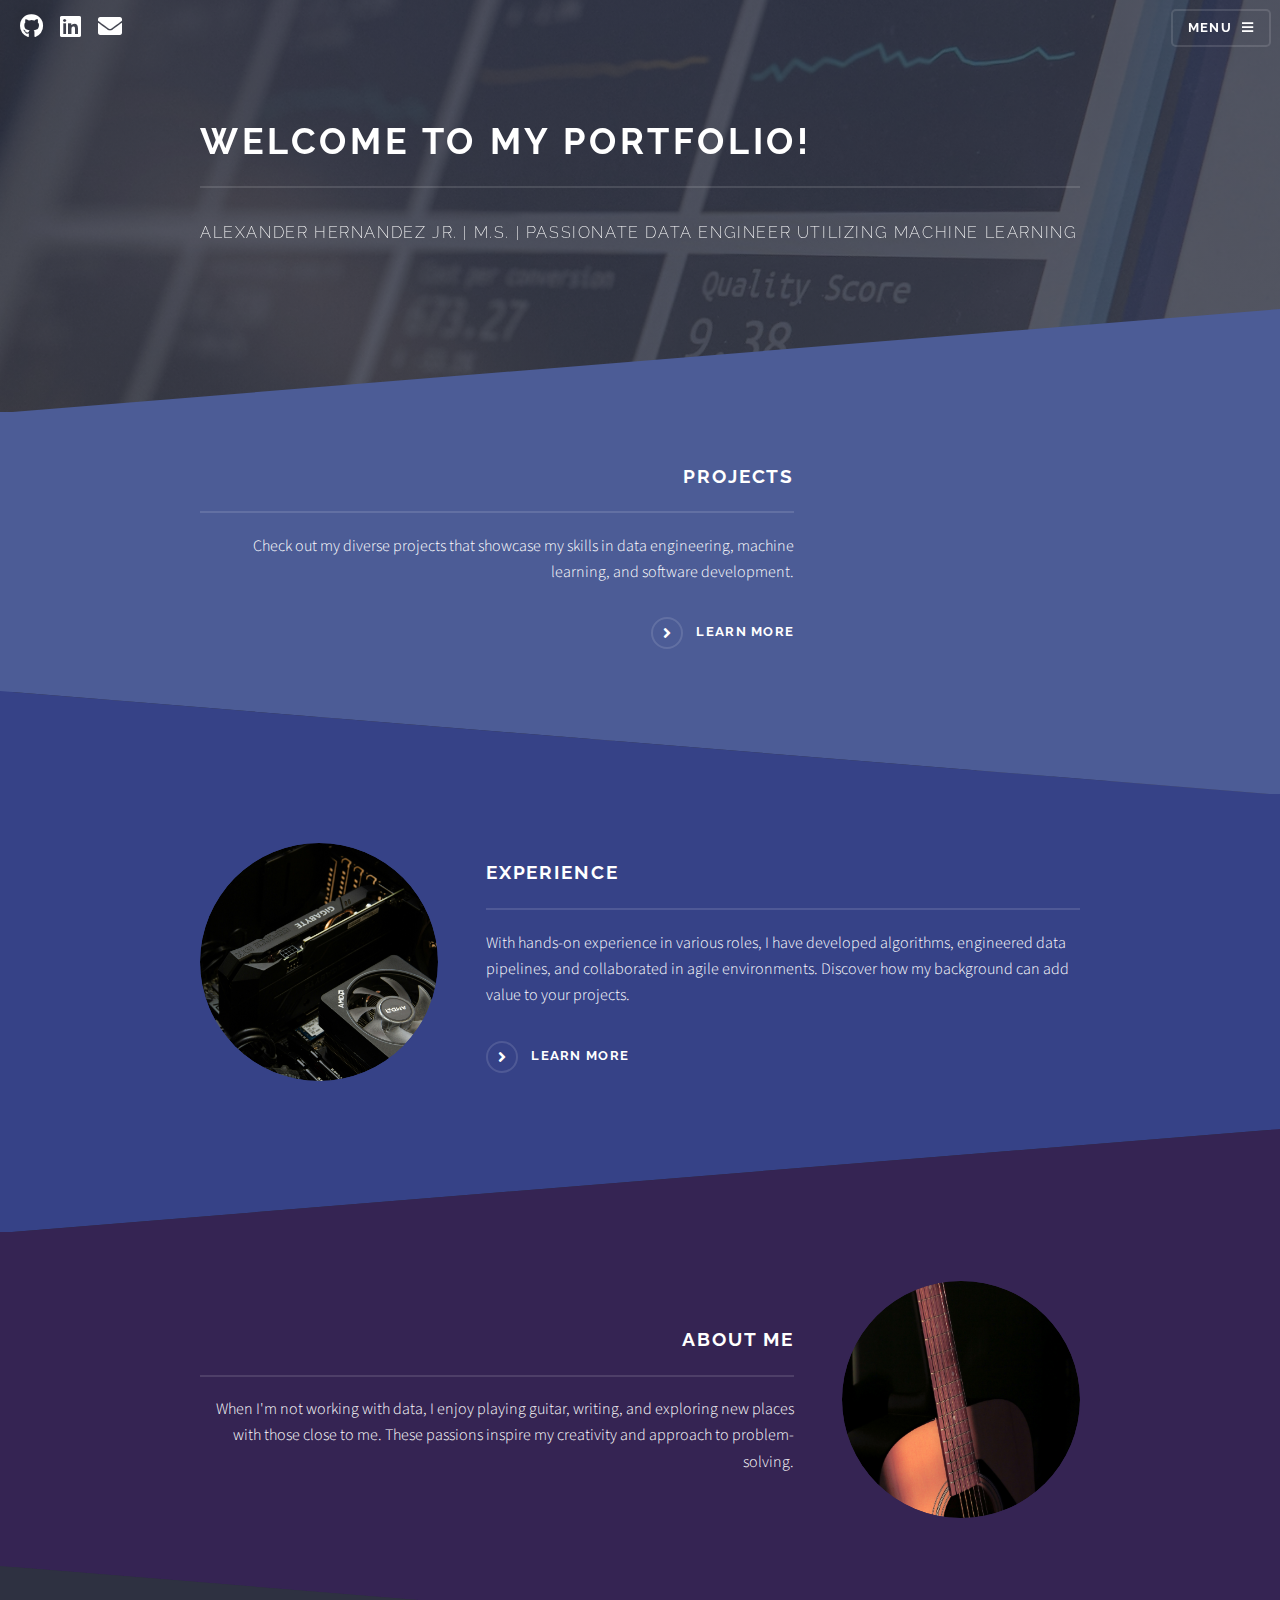
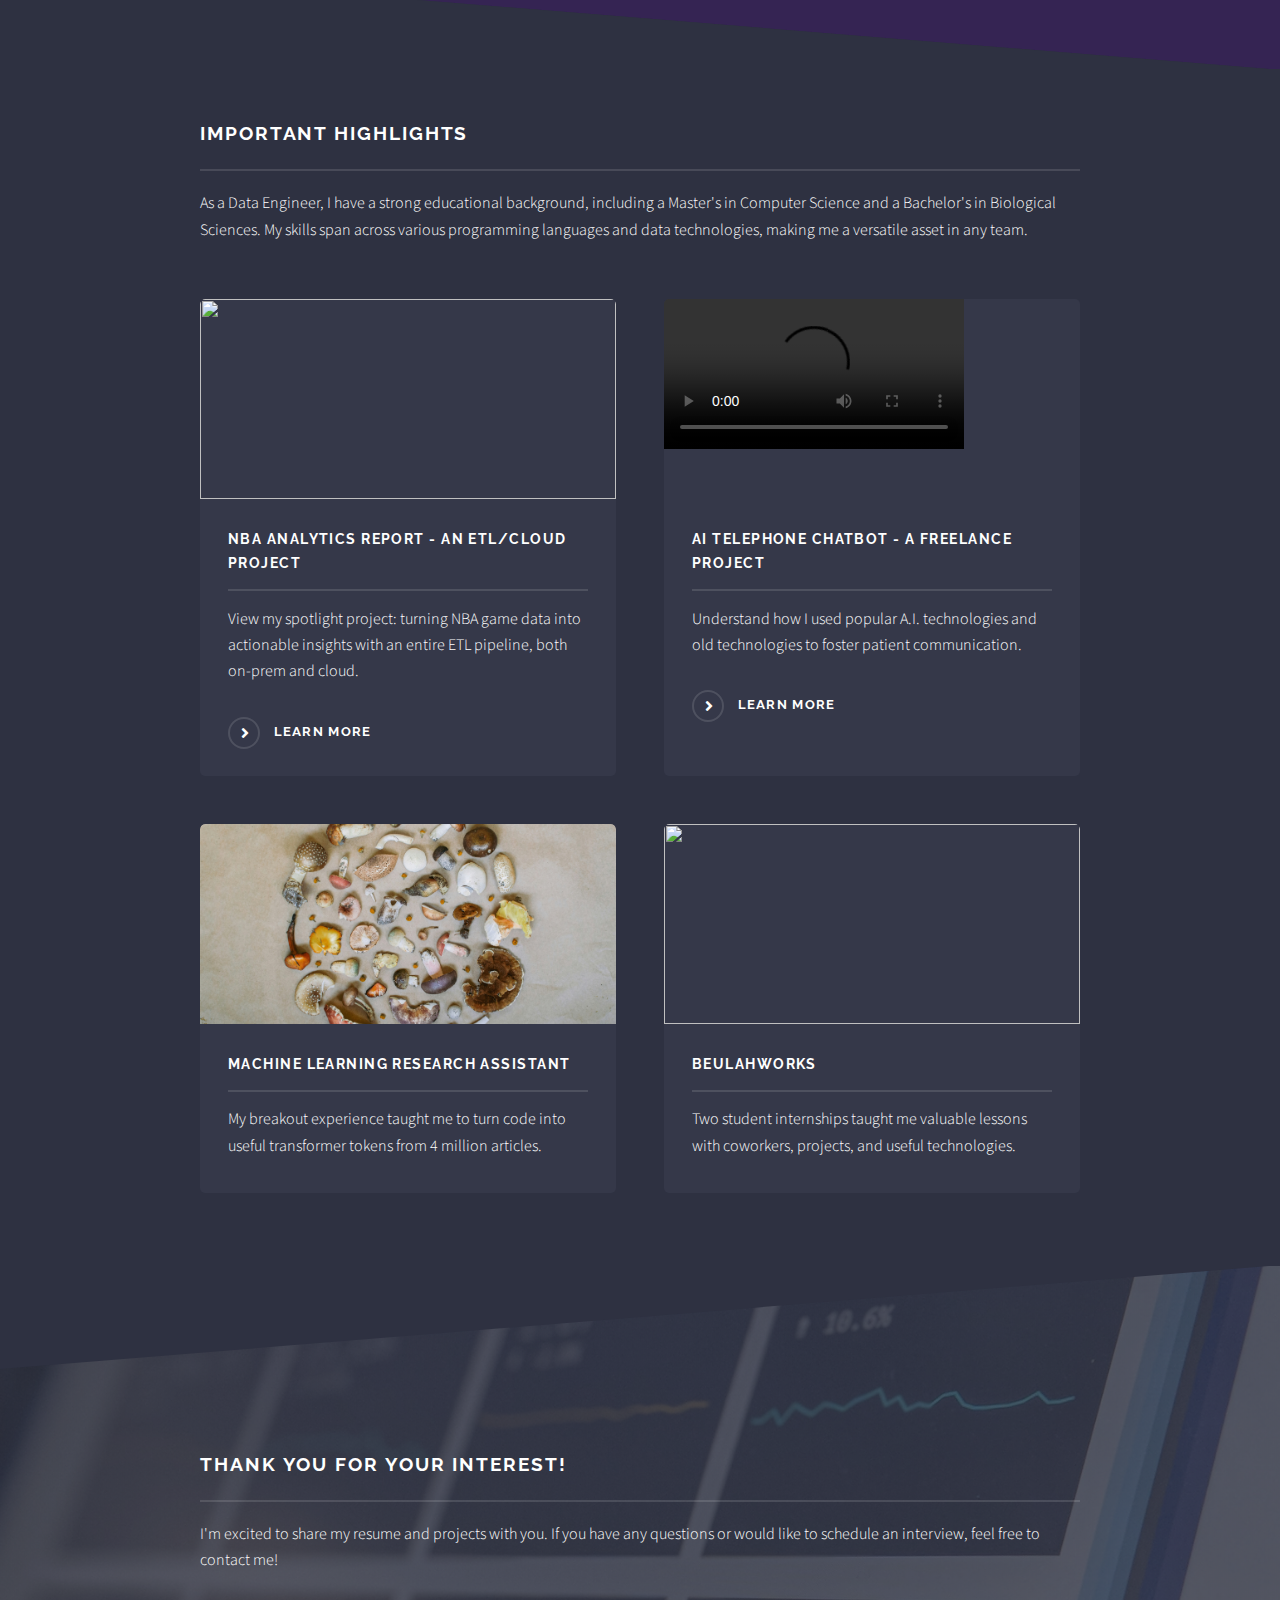
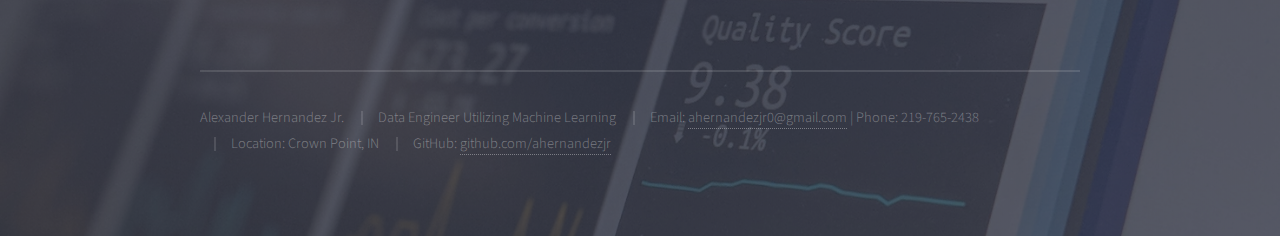
==== commit b144fd5d: "chore(telephone_chatbot): added demos properly to webpages" ====
--- a/index.html
+++ b/index.html
@@ -101,7 +101,7 @@
 					<!-- Four -->
 						<section id="four" class="wrapper alt style1">
 							<div class="inner">
-								<h2 class="major">Highlights</h2>
+								<h2 class="major">Important Highlights</h2>
 								<p>As a Data Engineer, I have a strong educational background, including a Master's in Computer Science and a Bachelor's in Biological Sciences. My skills span across various programming languages and data technologies, making me a versatile asset in any team.</p>
 								<section class="features">
 									<article>
@@ -111,7 +111,12 @@
 										<a href="nba_project.html" class="special">Learn more</a>
 									</article>
 									<article>
-										<a href="chatbot_project.html" class="image"><img src="images/robot.jpg" alt="" /></a>
+										<a href="chatbot_project.html" class="image">
+											<video controls>
+												<source src="demos/dexter_demo.mp4" type="video/mp4">
+												Your browser does not support the video tag.
+											</video>
+										</a>
 										<h3 class="major">AI Telephone Chatbot - A Freelance Project</h3>
 										<p>Understand how I used popular A.I. technologies and old technologies to foster patient communication.</p>
 										<a href="chatbot_project.html" class="special">Learn more</a>
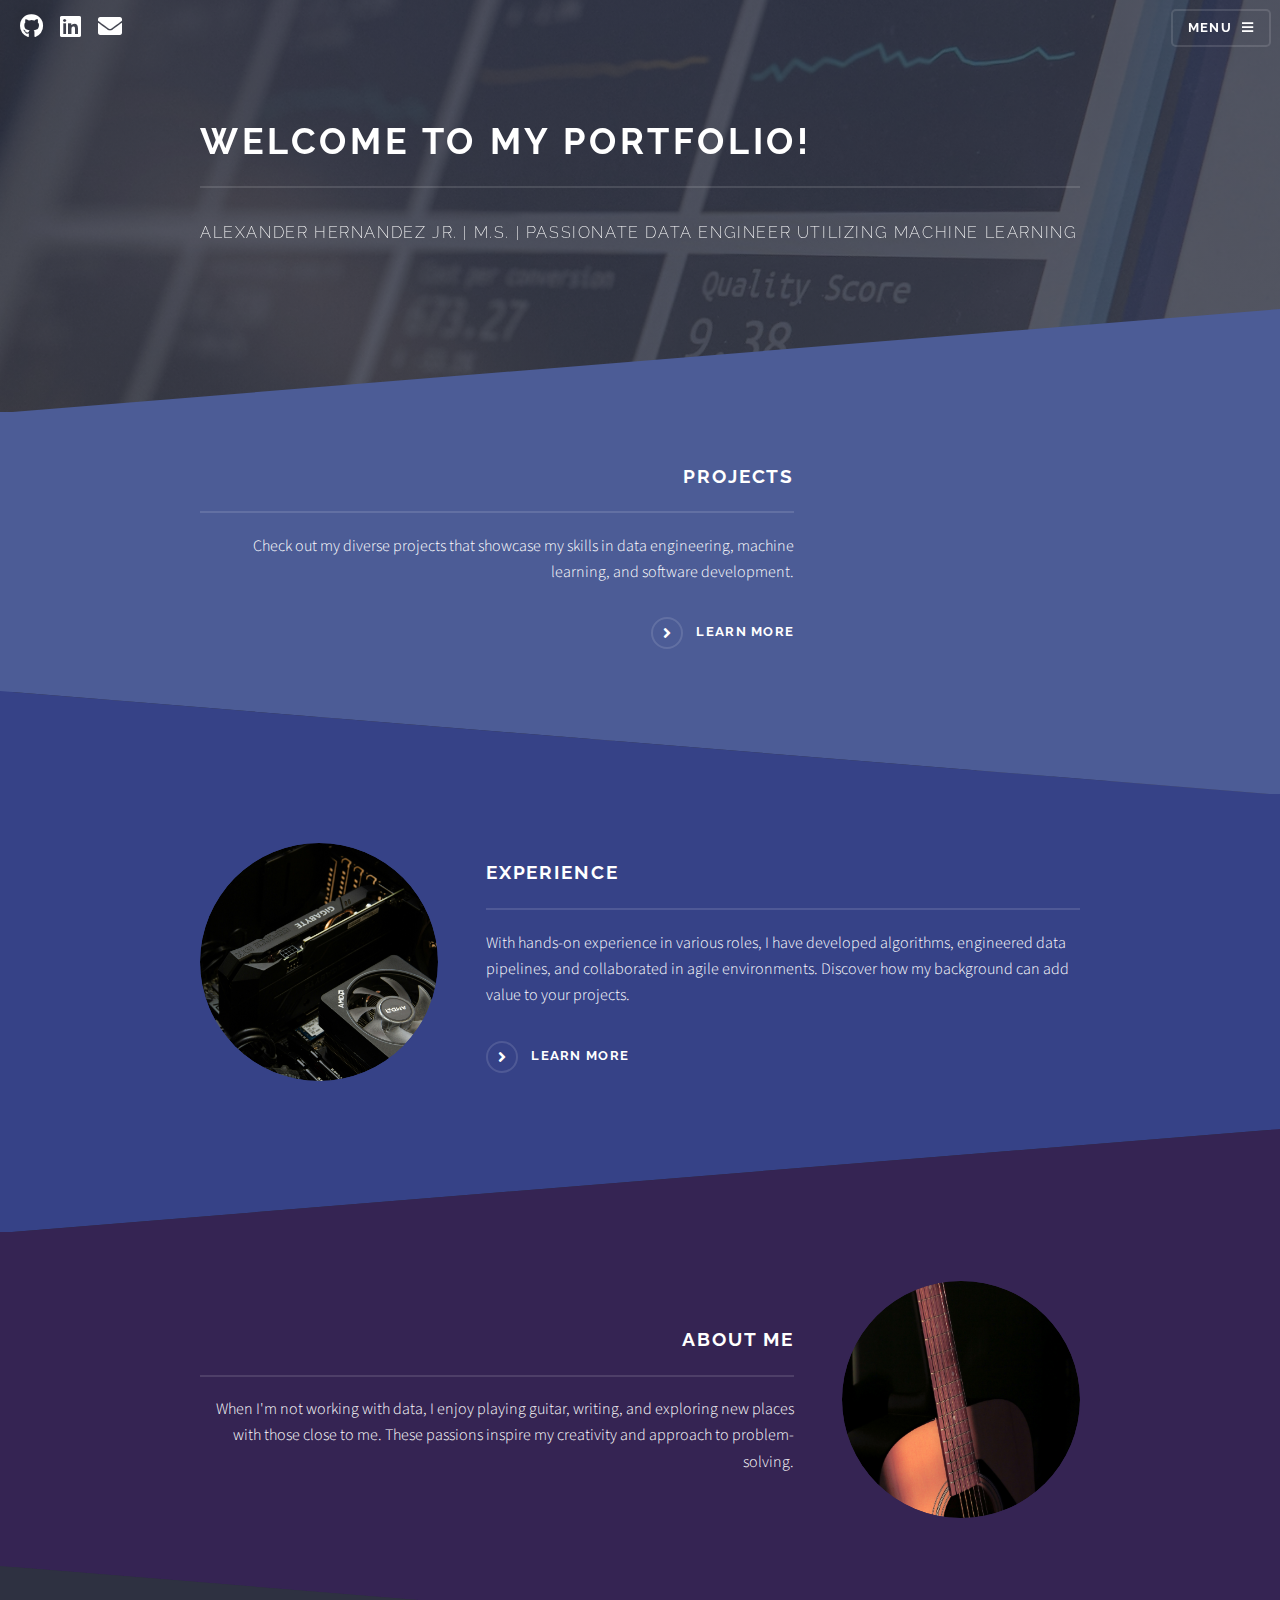
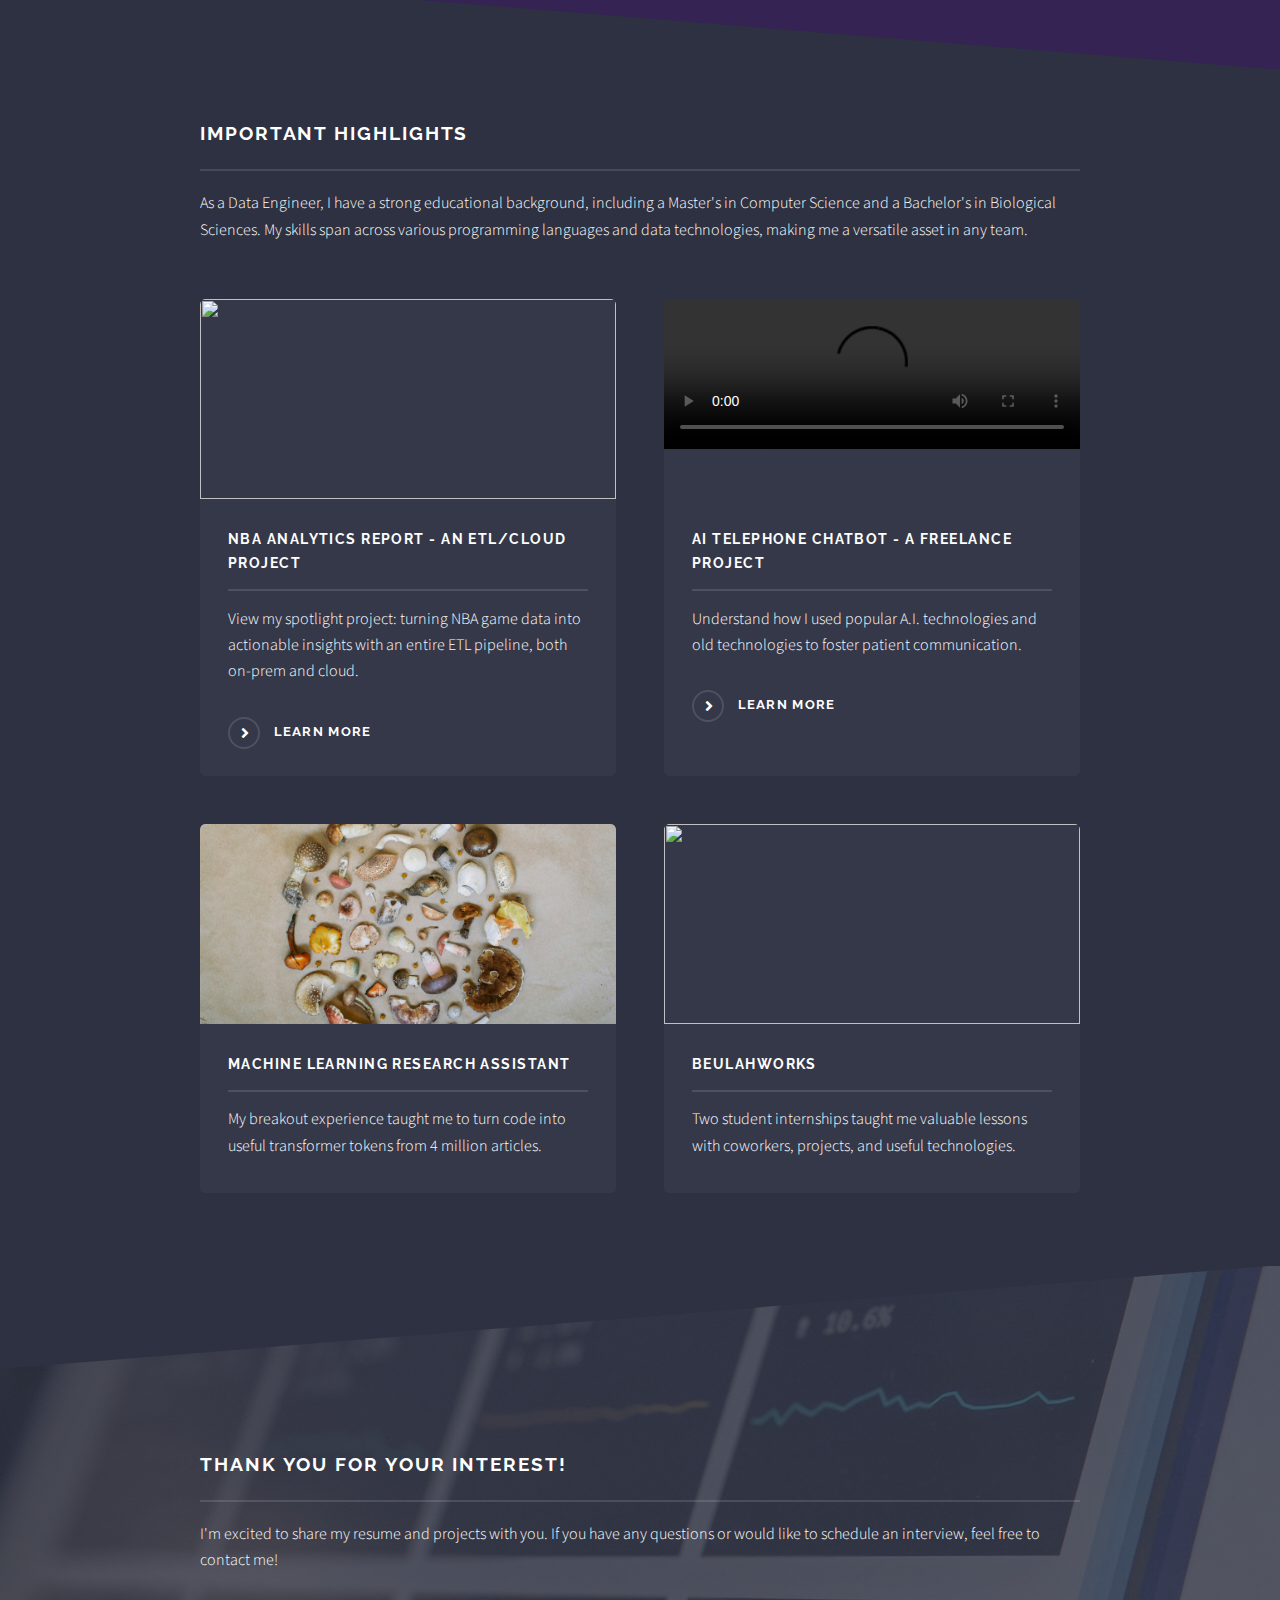
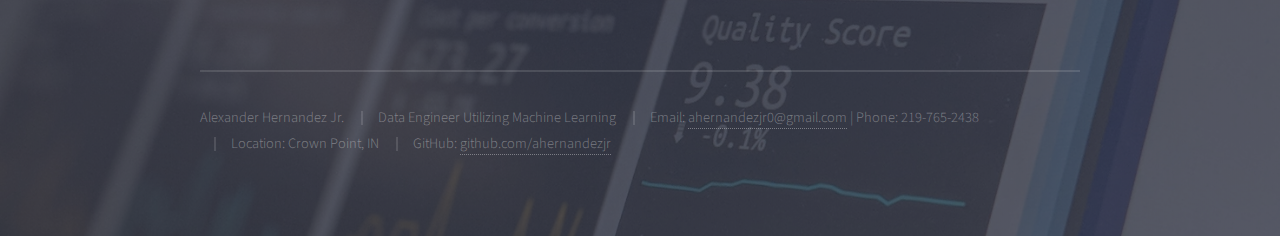
==== commit b4ee65ef: "fix(telephone_chatbot): fixed issue with player not fitting to container" ====
--- a/index.html
+++ b/index.html
@@ -112,7 +112,7 @@
 									</article>
 									<article>
 										<a href="chatbot_project.html" class="image">
-											<video controls>
+											<video controls style="width: 100%; height: auto; object-fit: cover;">
 												<source src="demos/dexter_demo.mp4" type="video/mp4">
 												Your browser does not support the video tag.
 											</video>
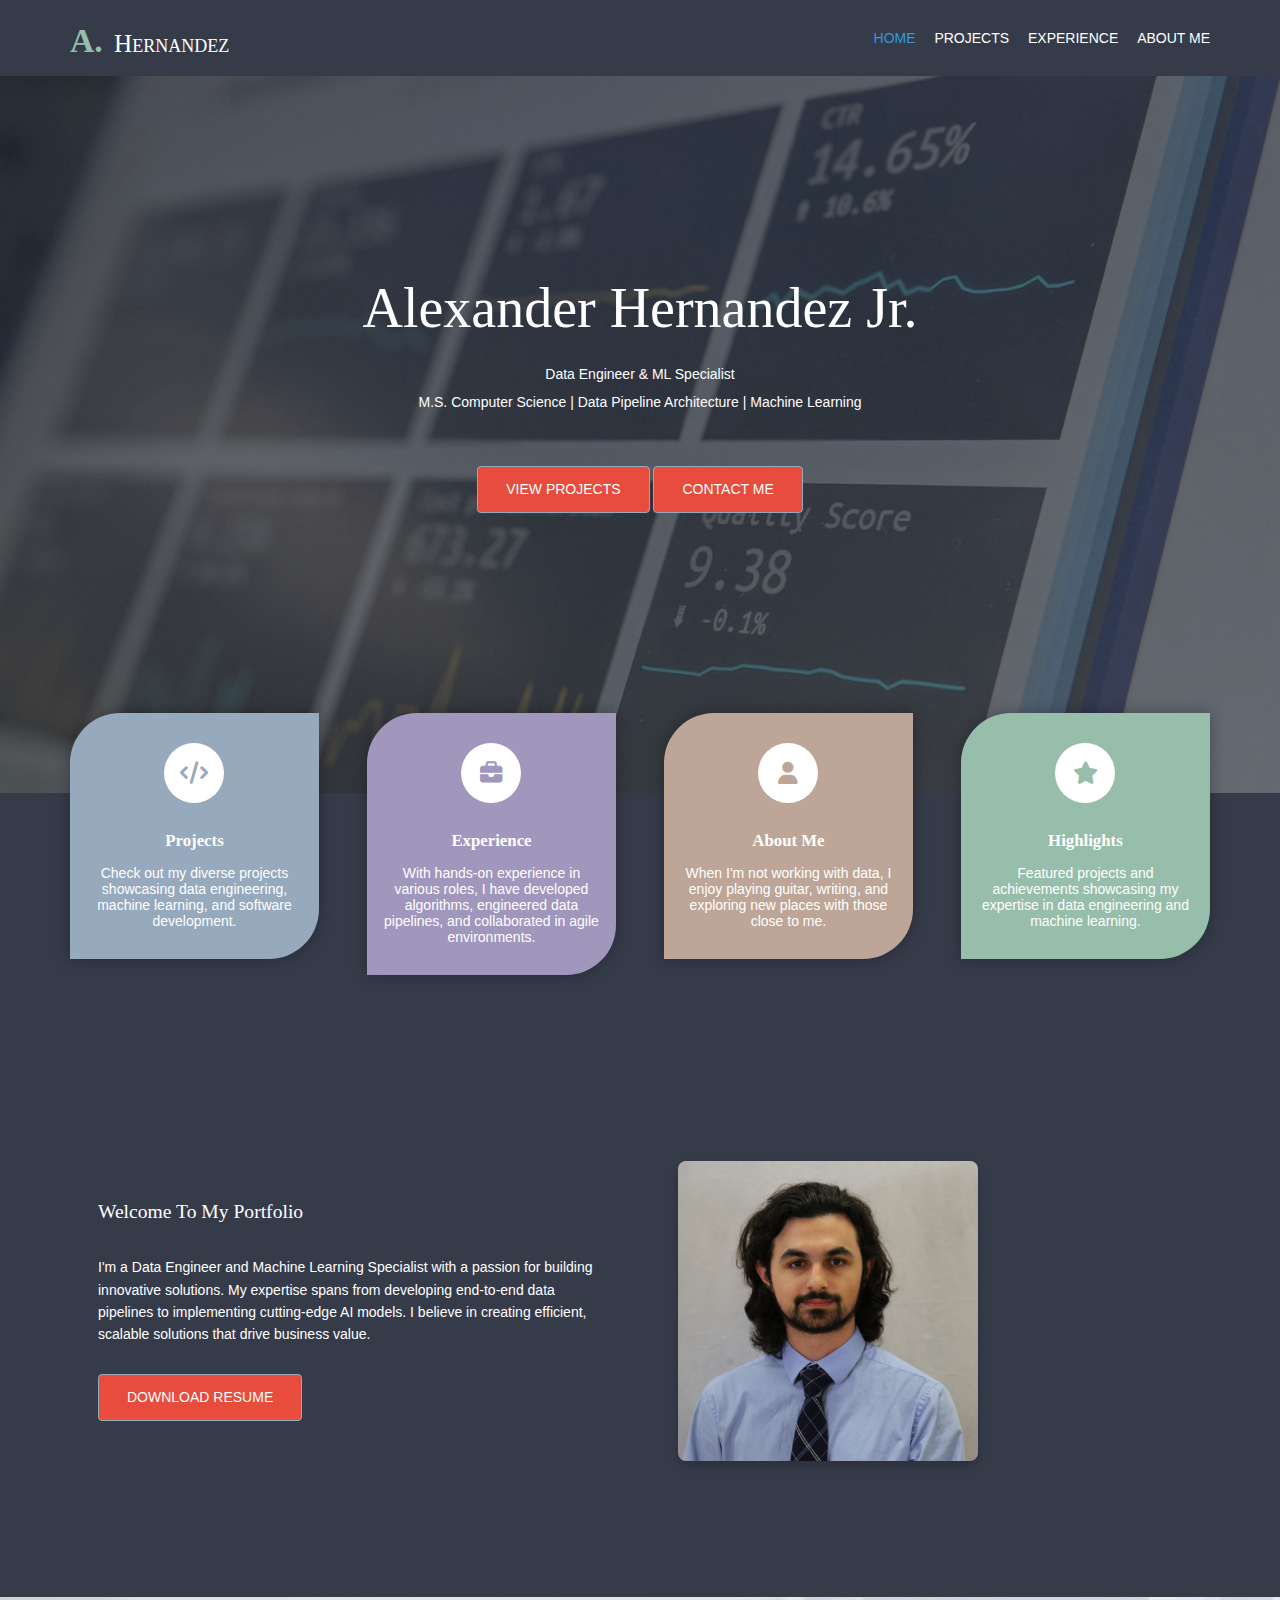
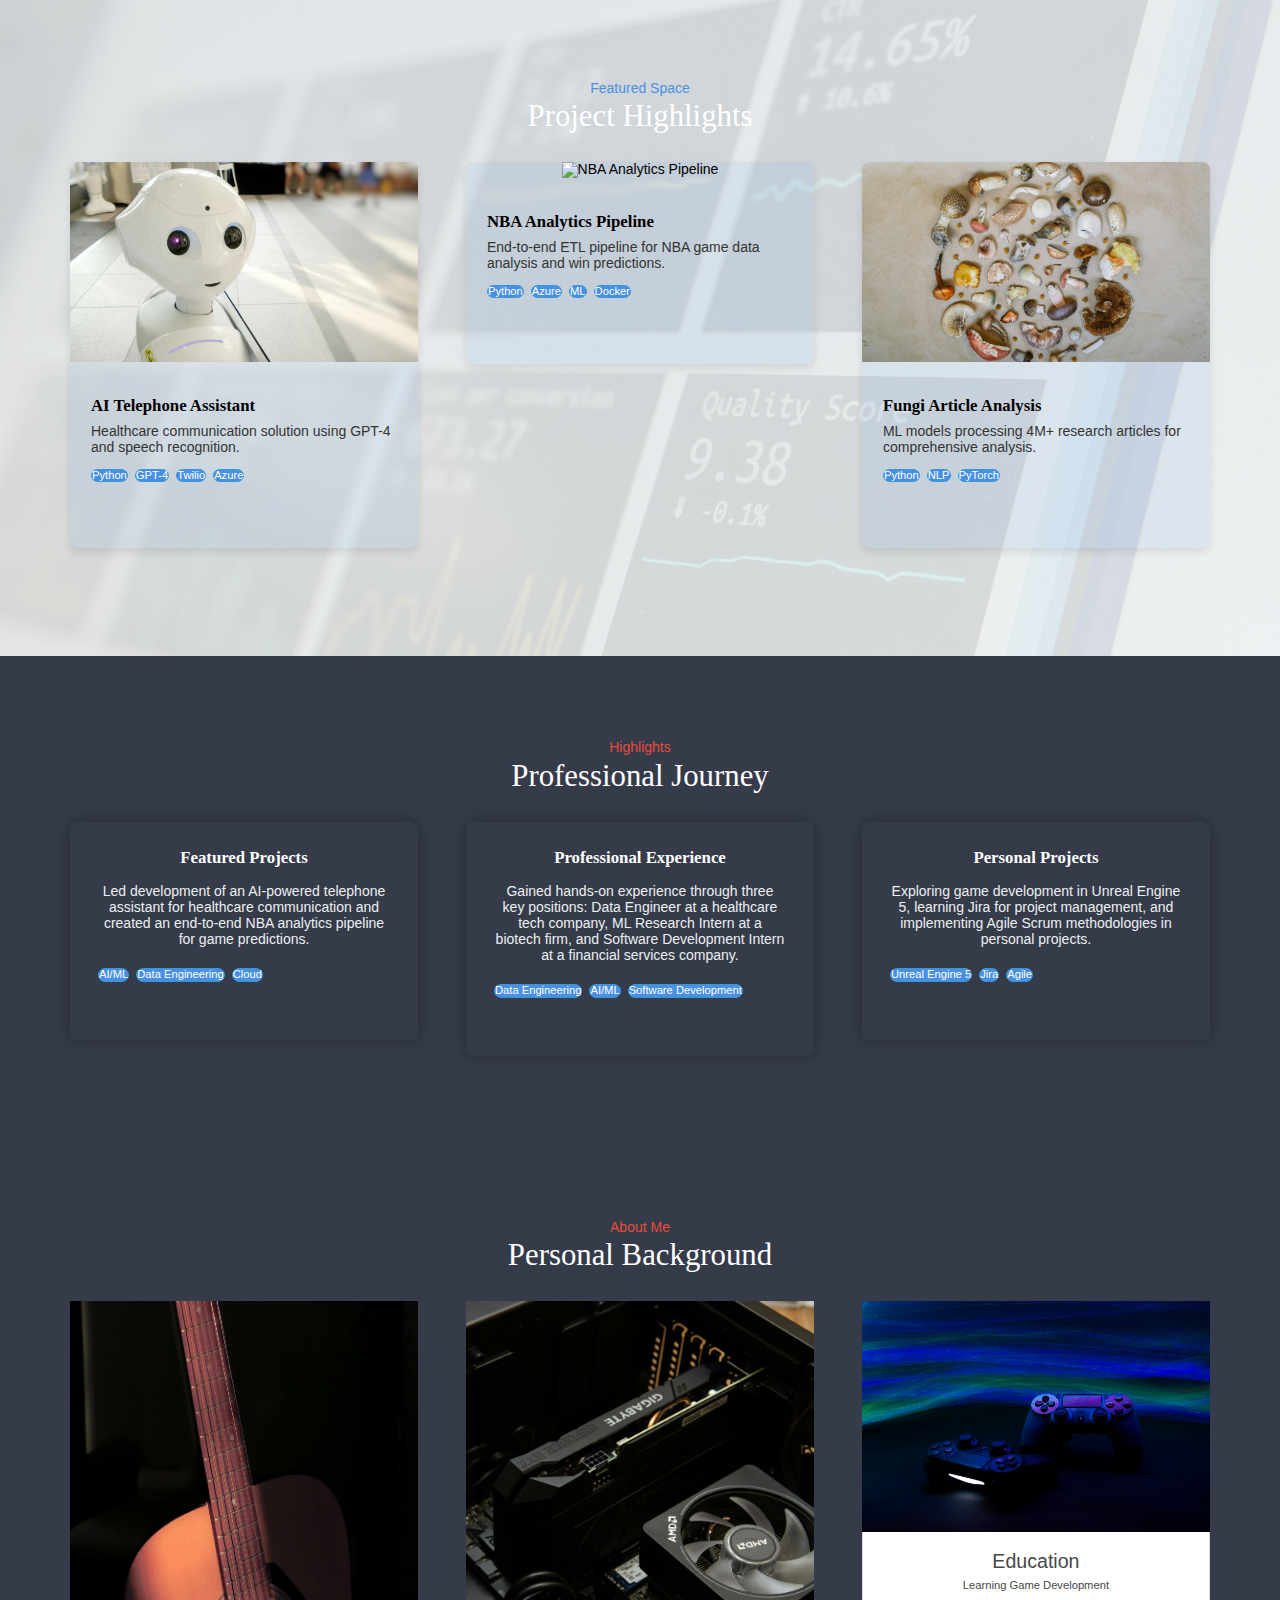
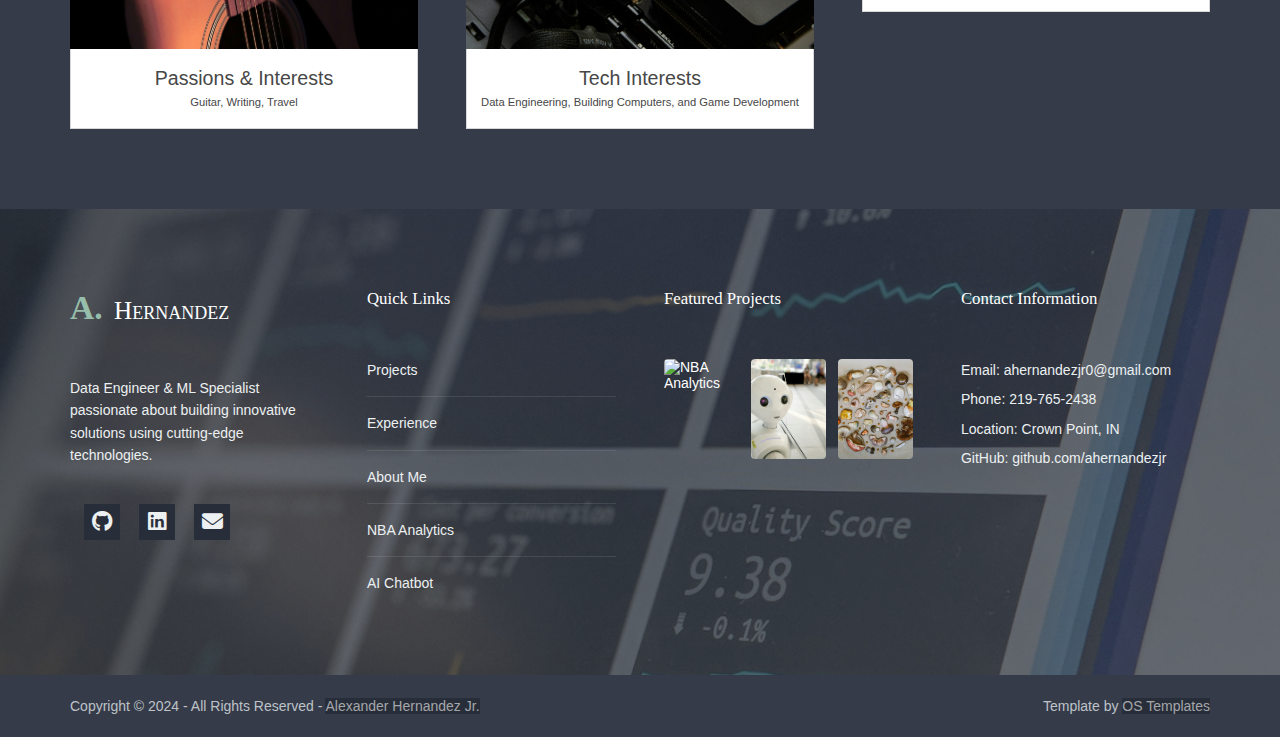
==== commit 9a51439d: "(feat) Change website to different structure, modified old website, and placed old website in oldsit" ====
--- a/index.html
+++ b/index.html
@@ -1,171 +1,326 @@
-<!DOCTYPE HTML>
+<!DOCTYPE html>
 <!--
-	Solid State by HTML5 UP
-	html5up.net | @ajlkn
-	Free for personal and commercial use under the CCA 3.0 license (html5up.net/license)
+Template Name: Chillaid
+Author: <a href="https://www.os-templates.com/">OS Templates</a>
+Author URI: https://www.os-templates.com/
+Copyright: OS-Templates.com
+Licence: Free to use under our free template licence terms
+Licence URI: https://www.os-templates.com/template-terms
 -->
+<html lang="en">
+<!-- To declare your language - read more here: https://www.w3.org/International/questions/qa-html-language-declarations -->
+<head>
+<title>Alexander Hernandez Jr. - Portfolio</title>
+<meta charset="utf-8">
+<meta name="viewport" content="width=device-width, initial-scale=1.0, maximum-scale=1.0, user-scalable=no">
+<meta name="description" content="Alexander Hernandez Jr. - Data Engineer and Machine Learning Specialist Portfolio" />
+<meta name="keywords" content="data engineer, machine learning, portfolio, NBA analytics, AI chatbot" />
+<link href="layout/styles/layout.css" rel="stylesheet" type="text/css" media="all">
+<link rel="stylesheet" href="https://cdnjs.cloudflare.com/ajax/libs/font-awesome/6.5.1/css/all.min.css" />
+</head>
+<body id="top">
+<!-- ################################################################################################ -->
+<!-- ################################################################################################ -->
+<!-- ################################################################################################ -->
+<div class="wrapper row1">
+  <header id="header" class="hoc clear">
+    <div id="logo" class="fl_left"> 
+      <!-- ################################################################################################ -->
+      <h1 class="logoname"><a href="index.html">A. Hernandez</a></h1>
+      <!-- ################################################################################################ -->
+    </div>
+    <nav id="mainav" class="fl_right"> 
+      <!-- ################################################################################################ -->
+      <ul class="clear">
+        <li class="active"><a href="index.html">Home</a></li>
+        <li><a href="projects.html">Projects</a></li>
+        <li><a href="experience.html">Experience</a></li>
+        <li><a href="aboutme.html">About Me</a></li>
+      </ul>
+      <!-- ################################################################################################ -->
+    </nav>
+  </header>
+</div>
+<!-- ################################################################################################ -->
+<!-- ################################################################################################ -->
+<!-- ################################################################################################ -->
+<div class="bgded overlay" style="background-image:url('images/bg.jpg');">
+  <div id="pageintro" class="hoc clear"> 
+    <!-- ################################################################################################ -->
+    <article>
+      <h3 class="heading">Alexander Hernandez Jr.</h3>
+      <p>Data Engineer & ML Specialist</p>
+      <p>M.S. Computer Science | Data Pipeline Architecture | Machine Learning</p>
+      <footer>
+        <a class="btn" href="projects.html">View Projects</a>
+        <a class="btn" href="mailto:ahernandezjr0@gmail.com">Contact Me</a>
+      </footer>
+    </article>
+    <!-- ################################################################################################ -->
+  </div>
+</div>
+<!-- ################################################################################################ -->
+<!-- ################################################################################################ -->
+<!-- ################################################################################################ -->
+<div class="wrapper row3">
+  <main class="hoc container clear"> 
+    <!-- main body -->
+    <!-- ################################################################################################ -->
+    <section id="introblocks">
+      <ul class="nospace group btmspace-80 elements elements-four">
+        <li class="one_quarter">
+          <article><a href="projects.html"><i class="fas fa-code"></i></a>
+            <h6 class="heading">Projects</h6>
+            <p>Check out my diverse projects showcasing data engineering, machine learning, and software development.</p>
+          </article>
+        </li>
+        <li class="one_quarter">
+          <article><a href="experience.html"><i class="fas fa-briefcase"></i></a>
+            <h6 class="heading">Experience</h6>
+            <p>With hands-on experience in various roles, I have developed algorithms, engineered data pipelines, and collaborated in agile environments.</p>
+          </article>
+        </li>
+        <li class="one_quarter">
+          <article><a href="aboutme.html"><i class="fas fa-user"></i></a>
+            <h6 class="heading">About Me</h6>
+            <p>When I'm not working with data, I enjoy playing guitar, writing, and exploring new places with those close to me.</p>
+          </article>
+        </li>
+        <li class="one_quarter">
+          <article><a href="#highlights"><i class="fas fa-star"></i></a>
+            <h6 class="heading">Highlights</h6>
+            <p>Featured projects and achievements showcasing my expertise in data engineering and machine learning.</p>
+          </article>
+        </li>
+      </ul>
+    </section>
+    <!-- ################################################################################################ -->
+    <section class="group shout">
+      <div class="one_half first">
+        <h3 class="heading">Welcome to My Portfolio</h3>
+        <p>I'm a Data Engineer and Machine Learning Specialist with a passion for building innovative solutions. My expertise spans from developing end-to-end data pipelines to implementing cutting-edge AI models. I believe in creating efficient, scalable solutions that drive business value.</p>
+        <footer>
+          <a class="btn" href="resume.pdf">Download Resume</a>
+        </footer>
+      </div>
+      <div class="one_half">
+        <img src="images/me_headshot.jpg" alt="Alexander Hernandez Jr.">
+      </div>
+    </section>
+    <!-- ################################################################################################ -->
+    <!-- / main body -->
+    <div class="clear"></div>
+  </main>
+</div>
+<!-- ################################################################################################ -->
+<!-- ################################################################################################ -->
+<!-- ################################################################################################ -->
+<div class="bgded overlay light" style="background-image:url('images/bg.jpg');">
+  <section id="services" class="hoc container clear"> 
+    <!-- ################################################################################################ -->
+    <div class="sectiontitle">
+      <p class="nospace font-xs">Featured Space</p>
+      <h6 class="heading font-x2">Project Highlights</h6>
+    </div>
+    <ul class="nospace group elements elements-three">
+      <li class="one_third">
+        <article>
+          <figure class="clear">
+            <img src="images/robot.jpg" alt="AI Telephone Assistant">
+            <figcaption>
+              <h6 class="heading">AI Telephone Assistant</h6>
+              <p>Healthcare communication solution using GPT-4 and speech recognition.</p>
+              <div class="tech-stack">
+                <span class="tech">Python</span>
+                <span class="tech">GPT-4</span>
+                <span class="tech">Twilio</span>
+                <span class="tech">Azure</span>
+              </div>
+            </figcaption>
+          </figure>
+        </article>
+      </li>
+      <li class="one_third">
+        <article>
+          <figure class="clear">
+            <img src="https://github.com/ahernandezjr/nba_analytics/blob/main/data/graphs/NBA_Analytics_Architecture.png?raw=true" alt="NBA Analytics Pipeline">
+            <figcaption>
+              <h6 class="heading">NBA Analytics Pipeline</h6>
+              <p>End-to-end ETL pipeline for NBA game data analysis and win predictions.</p>
+              <div class="tech-stack">
+                <span class="tech">Python</span>
+                <span class="tech">Azure</span>
+                <span class="tech">ML</span>
+                <span class="tech">Docker</span>
+              </div>
+            </figcaption>
+          </figure>
+        </article>
+      </li>
+      <li class="one_third">
+        <article>
+          <figure class="clear">
+            <img src="images/fungi.jpg" alt="Fungi Article Analysis">
+            <figcaption>
+              <h6 class="heading">Fungi Article Analysis</h6>
+              <p>ML models processing 4M+ research articles for comprehensive analysis.</p>
+              <div class="tech-stack">
+                <span class="tech">Python</span>
+                <span class="tech">NLP</span>
+                <span class="tech">PyTorch</span>
+              </div>
+            </figcaption>
+          </figure>
+        </article>
+      </li>
+    </ul>
+  </section>
+</div>
 
-<html>
-	<head>
-		<title>Alex Hernandez Jr. Portfolio</title>
-		<meta charset="utf-8" />
-		<meta name="viewport" content="width=device-width, initial-scale=1, user-scalable=no" />
-		<link rel="stylesheet" href="assets/css/main.css" />
-		<noscript><link rel="stylesheet" href="assets/css/noscript.css" /></noscript>
-	</head>
-	<body class="is-preload">
-
-		<!-- Page Wrapper -->
-			<div id="page-wrapper">
-
-				<!-- Header -->
-				<header id="header" class="alt">
-					<div class="logo">
-						<a href="https://github.com/ahernandezjr/" class="icon">
-							<span class="fab fa-github"></span>
-						</a>
-						<a href="https://www.linkedin.com/in/alexander-hernandez-jr/" class="icon">
-							<span class="fab fa-linkedin"></span>
-						</a>
-						<a href="mailto:ahernandezjr0@gmail.com" class="icon">
-							<span class="fas fa-envelope"></span>
-						</a>
-					</div>
-					<h1><a href="index.html">A. Hernandez</a></h1>
-					<nav>
-						<a href="#menu">Menu</a>
-					</nav>
-				</header>
-
-				<!-- Menu -->
-				<nav id="menu">
-					<div class="inner">
-						<h2>Menu</h2>
-						<ul class="links">
-							<li><a href="index.html">Homepage</a></li>
-							<li><a href="projects.html">Projects</a></li>
-							<li><a href="experience.html">Experience</a></li>
-							<li><a href="aboutme.html">About Me</a></li>
-						</ul>
-						<a href="#" class="close">Close</a>
-					</div>
-				</nav>
-
-				<!-- Banner -->
-				<section id="banner">
-					<div class="inner">
-						<h2>Welcome to My Portfolio!</h2>
-						<p>Alexander Hernandez Jr. | M.S. | Passionate Data Engineer utilizing Machine Learning</p>
-					</div>
-				</section>
-
-				<!-- Wrapper -->
-				<section id="wrapper">
-
-					<!-- One -->
-						<section id="one" class="wrapper spotlight style1">
-							<div class="inner">
-								<a href="projects.html" class="image"><img src="images/projects.jpg" alt="" /></a>
-								<div class="content">
-									<h2 class="major">Projects</h2>
-									<p>Check out my diverse projects that showcase my skills in data engineering, machine learning, and software development.</p>
-									<a href="projects.html" class="special">Learn more</a>
-								</div>
-							</div>
-						</section>
-
-					<!-- Two -->
-						<section id="two" class="wrapper alt spotlight style2">
-							<div class="inner">
-								<a href="#four" class="image"><img src="images/experience.jpg" alt="" /></a>
-								<div class="content">
-									<h2 class="major">Experience</h2>
-									<p>With hands-on experience in various roles, I have developed algorithms, engineered data pipelines, and collaborated in agile environments. Discover how my background can add value to your projects.</p>
-									<a href="#four" class="special">Learn more</a>
-								</div>
-							</div>
-						</section>
-
-					<!-- Three -->
-						<section id="three" class="wrapper spotlight style3">
-							<div class="inner">
-								<a href="#" class="image"><img src="images/aboutme.jpg" alt="" /></a>
-								<div class="content">
-									<h2 class="major">About Me</h2>
-									<p>When I'm not working with data, I enjoy playing guitar, writing, and exploring new places with those close to me. These passions inspire my creativity and approach to problem-solving.</p>
-									<!-- <a href="#" class="special">Learn more</a> -->
-								</div>
-							</div>
-						</section>
-
-					<!-- Four -->
-						<section id="four" class="wrapper alt style1">
-							<div class="inner">
-								<h2 class="major">Important Highlights</h2>
-								<p>As a Data Engineer, I have a strong educational background, including a Master's in Computer Science and a Bachelor's in Biological Sciences. My skills span across various programming languages and data technologies, making me a versatile asset in any team.</p>
-								<section class="features">
-									<article>
-										<a href="nba_project.html" class="image"><img src="https://github.com/ahernandezjr/nba_analytics/blob/main/data/graphs/NBA_Analytics_Architecture.png?raw=true" alt="" /></a>
-										<h3 class="major">NBA Analytics Report - An ETL/Cloud Project</h3>
-										<p>View my spotlight project: turning NBA game data into actionable insights with an entire ETL pipeline, both on-prem and cloud.</p>
-										<a href="nba_project.html" class="special">Learn more</a>
-									</article>
-									<article>
-										<a href="chatbot_project.html" class="image">
-											<video controls style="width: 100%; height: auto; object-fit: cover;">
-												<source src="demos/dexter_demo.mp4" type="video/mp4">
-												Your browser does not support the video tag.
-											</video>
-										</a>
-										<h3 class="major">AI Telephone Chatbot - A Freelance Project</h3>
-										<p>Understand how I used popular A.I. technologies and old technologies to foster patient communication.</p>
-										<a href="chatbot_project.html" class="special">Learn more</a>
-									</article>
-									<article>
-										<a href="#" class="image"><img src="images/fungi.jpg" alt="" /></a>
-										<h3 class="major">Machine Learning Research Assistant</h3>
-										<p>My breakout experience taught me to turn code into useful transformer tokens from 4 million articles.</p>
-										<!-- <a href="#" class="special">Learn more</a> -->
-									</article>
-									<article>
-										<a href="#" class="image"><img src="images/beulah.jpg" alt="" /></a>
-										<h3 class="major">BeulahWorks</h3>
-										<p>Two student internships taught me valuable lessons with coworkers, projects, and useful technologies.</p>
-										<!-- <a href="#" class="special">Learn more</a> -->
-									</article>
-								</section>
-								<!-- <ul class="actions">
-									<li><a href="#" class="button">Browse All</a></li>
-								</ul> -->
-							</div>
-						</section>
-
-				</section>
-
-				<!-- Footer -->
-				<section id="footer">
-					<div class="inner">
-						<h2 class="major">Thank You for Your Interest!</h2>
-						<p>I'm excited to share my resume and projects with you. If you have any questions or would like to schedule an interview, feel free to contact me!</p>
-						<ul class="copyright">
-							<li>Alexander Hernandez Jr.</li>
-							<li>Data Engineer Utilizing Machine Learning</li>
-							<li>Email: <a href="mailto:ahernandezjr0@gmail.com">ahernandezjr0@gmail.com</a> | Phone: 219-765-2438</li>
-							<li>Location: Crown Point, IN</li>
-							<li>GitHub: <a href="https://github.com/ahernandezjr">github.com/ahernandezjr</a></li>
-						</ul>
-					</div>
-				</section>
-
-			</div>
-
-		<!-- Scripts -->
-			<script src="assets/js/jquery.min.js"></script>
-			<script src="assets/js/jquery.scrollex.min.js"></script>
-			<script src="assets/js/browser.min.js"></script>
-			<script src="assets/js/breakpoints.min.js"></script>
-			<script src="assets/js/util.js"></script>
-			<script src="assets/js/main.js"></script>
-
-	</body>
-</html>
+<!-- Featured Space General Highlights -->
+<div class="wrapper row3">
+  <section class="hoc container clear"> 
+    <div class="sectiontitle">
+      <p class="nospace font-xs">Highlights</p>
+      <h6 class="heading font-x2">Professional Journey</h6>
+    </div>
+    <ul class="nospace group elements elements-three">
+      <li class="one_third">
+        <article>
+          <h6 class="heading">Featured Projects</h6>
+          <p>Led development of an AI-powered telephone assistant for healthcare communication and created an end-to-end NBA analytics pipeline for game predictions.</p>
+          <div class="tech-stack">
+            <span class="tech">AI/ML</span>
+            <span class="tech">Data Engineering</span>
+            <span class="tech">Cloud</span>
+          </div>
+        </article>
+      </li>
+      <li class="one_third">
+        <article>
+          <h6 class="heading">Professional Experience</h6>
+          <p>Gained hands-on experience through three key positions: Data Engineer at a healthcare tech company, ML Research Intern at a biotech firm, and Software Development Intern at a financial services company.</p>
+          <div class="tech-stack">
+            <span class="tech">Data Engineering</span>
+            <span class="tech">AI/ML</span>
+            <span class="tech">Software Development</span>
+          </div>
+        </article>
+      </li>
+      <li class="one_third">
+        <article>
+          <h6 class="heading">Personal Projects</h6>
+          <p>Exploring game development in Unreal Engine 5, learning Jira for project management, and implementing Agile Scrum methodologies in personal projects.</p>
+          <div class="tech-stack">
+            <span class="tech">Unreal Engine 5</span>
+            <span class="tech">Jira</span>
+            <span class="tech">Agile</span>
+          </div>
+        </article>
+      </li>
+    </ul>
+  </section>
+</div>
+<!-- ################################################################################################ -->
+<!-- ################################################################################################ -->
+<!-- ################################################################################################ -->
+<div class="wrapper row3">
+  <section class="hoc container clear"> 
+    <!-- ################################################################################################ -->
+    <div class="sectiontitle">
+      <p class="nospace font-xs">About Me</p>
+      <h6 class="heading font-x2">Personal Background</h6>
+    </div>
+    <ul class="nospace group team">
+      <li class="one_third first">
+        <figure><a class="imgover" href="aboutme.html"><img src="images/aboutme.jpg" alt="About Me"></a>
+          <figcaption><strong>Passions & Interests</strong> <em>Guitar, Writing, Travel</em></figcaption>
+        </figure>
+      </li>
+      <li class="one_third">
+        <figure><a class="imgover" href="aboutme.html"><img src="images/experience.jpg" alt="Experience"></a>
+          <figcaption><strong>Tech Interests</strong> <em>Data Engineering, Building Computers, and Game Development</em></figcaption>
+        </figure>
+      </li>
+      <li class="one_third">
+        <figure><a class="imgover" href="aboutme.html"><img src="images/game_dev.jpg" alt="Alexander Hernandez Jr."></a>
+          <figcaption><strong>Education</strong> <em>Learning Game Development</em></figcaption>
+        </figure>
+      </li>
+    </ul>
+    <!-- ################################################################################################ -->
+  </section>
+</div>
+<!-- ################################################################################################ -->
+<!-- ################################################################################################ -->
+<!-- ################################################################################################ -->
+<div class="bgded overlay row4" style="background-image:url('images/bg.jpg');">
+  <footer id="footer" class="hoc clear"> 
+    <!-- ################################################################################################ -->
+    <div class="one_quarter first">
+      <h1 class="logoname"><a href="index.html">A. Hernandez</a></h1>
+      <p>Data Engineer & ML Specialist passionate about building innovative solutions using cutting-edge technologies.</p>
+      <ul class="faico clear">
+        <li><a class="faicon-github" href="https://github.com/ahernandezjr/"><i class="fab fa-github"></i></a></li>
+        <li><a class="faicon-linkedin" href="https://www.linkedin.com/in/alexander-hernandez-jr/"><i class="fab fa-linkedin"></i></a></li>
+        <li><a class="faicon-envelope" href="mailto:ahernandezjr0@gmail.com"><i class="fas fa-envelope"></i></a></li>
+      </ul>
+    </div>
+    <div class="one_quarter">
+      <h6 class="heading">Quick Links</h6>
+      <ul class="nospace linklist">
+        <li><a href="projects.html">Projects</a></li>
+        <li><a href="experience.html">Experience</a></li>
+        <li><a href="aboutme.html">About Me</a></li>
+        <li><a href="nba_project.html">NBA Analytics</a></li>
+        <li><a href="chatbot_project.html">AI Chatbot</a></li>
+      </ul>
+    </div>
+    <div class="one_quarter">
+      <h6 class="heading">Featured Projects</h6>
+      <ul class="nospace clear latestimg">
+        <li><a class="imgover" href="nba_project.html"><img src="https://github.com/ahernandezjr/nba_analytics/blob/main/data/graphs/NBA_Analytics_Architecture.png?raw=true" alt="NBA Analytics"></a></li>
+        <li><a class="imgover" href="chatbot_project.html"><img src="images/robot.jpg" alt="AI Chatbot"></a></li>
+        <li><a class="imgover" href="#"><img src="images/fungi.jpg" alt="Fungi Research"></a></li>
+      </ul>
+    </div>
+    <div class="one_quarter">
+      <h6 class="heading">Contact Information</h6>
+      <ul class="nospace linklist">
+        <li>
+          <article>
+            <p class="nospace btmspace-10">Email: <a href="mailto:ahernandezjr0@gmail.com">ahernandezjr0@gmail.com</a></p>
+            <p class="nospace btmspace-10">Phone: 219-765-2438</p>
+            <p class="nospace btmspace-10">Location: Crown Point, IN</p>
+            <p class="nospace btmspace-10">GitHub: <a href="https://github.com/ahernandezjr">github.com/ahernandezjr</a></p>
+          </article>
+        </li>
+      </ul>
+    </div>
+    <!-- ################################################################################################ -->
+  </footer>
+</div>
+<!-- ################################################################################################ -->
+<!-- ################################################################################################ -->
+<!-- ################################################################################################ -->
+<div class="wrapper row5">
+  <div id="copyright" class="hoc clear"> 
+    <!-- ################################################################################################ -->
+    <p class="fl_left">Copyright &copy; 2024 - All Rights Reserved - <a href="#">Alexander Hernandez Jr.</a></p>
+    <p class="fl_right">Template by <a target="_blank" href="https://www.os-templates.com/" title="Free Website Templates">OS Templates</a></p>
+    <!-- ################################################################################################ -->
+  </div>
+</div>
+<!-- ################################################################################################ -->
+<!-- ################################################################################################ -->
+<!-- ################################################################################################ -->
+<a id="backtotop" href="#top"><i class="fas fa-chevron-up"></i></a>
+<!-- JAVASCRIPTS -->
+<script src="layout/scripts/jquery.min.js"></script>
+<script src="layout/scripts/jquery.backtotop.js"></script>
+<script src="layout/scripts/jquery.mobilemenu.js"></script>
+<!-- Homepage specific -->
+<script src="layout/scripts/jquery.easypiechart.min.js"></script>
+<!-- / Homepage specific -->
+</body>
+</html>--- a/layout/styles/layout.css
+++ b/layout/styles/layout.css
@@ -0,0 +1,1065 @@
+@charset "utf-8";
+/*
+Template Name: Chillaid
+Author: <a href="https://www.os-templates.com/">OS Templates</a>
+Author URI: https://www.os-templates.com/
+Copyright: OS-Templates.com
+Licence: Free to use under our free template licence terms
+Licence URI: https://www.os-templates.com/template-terms
+File: Layout CSS
+*/
+
+@import url("fontawesome-free/css/fontawesome-all.min.css");
+@import url("framework.css");
+
+/* Rows
+--------------------------------------------------------------------------------------------------------------- */
+.row0, .row0 a{}
+.row1, .row1 a{}
+.row2, .row2 a{}
+.row3, .row3 a{}
+.row4, .row4 a{}
+.row5, .row5 a{}
+
+
+/* Header
+--------------------------------------------------------------------------------------------------------------- */
+#header{}
+
+#header #logo{margin:22px 0 0 0;}
+
+
+/* Page Intro
+--------------------------------------------------------------------------------------------------------------- */
+#pageintro{padding:200px 0 280px;}/* 280px => 80px for #introblocks negative margin */
+
+#pageintro article, #pageintro article p{display:block; max-width:75%; margin:0 auto; text-align:center;}
+#pageintro article p{max-width:65%; line-height:2rem;}
+#pageintro .heading{margin-bottom:20px; font-size:4rem;}
+#pageintro footer{margin-top:50px;}
+
+
+/* Content Area
+--------------------------------------------------------------------------------------------------------------- */
+.container{padding:80px 0;}
+
+/* Content */
+.container .content{}
+
+.sectiontitle{display:block; max-width:55%; margin:0 auto 80px; text-align:center;}
+.sectiontitle *{margin:0;}
+
+.elements{}
+.elements-three li, .elements-four li{margin-bottom:50px;}
+.elements-three li:nth-last-child(-n+3), .elements-four li:nth-last-child(-n+4){margin-bottom:0;}/* Removes bottom margin from the last line of items - margin is restored in the media queries when items stack */
+.elements-three li:nth-child(3n+1), .elements-four li:nth-child(4n+1){margin-left:0; clear:left;}/* Removes the need to add class="first" */
+.elements article{display:block; padding:30px 15px; border-radius:50px 0; text-align:center;}
+.elements article *{margin:0 0 15px 0; padding:0; line-height:1;}
+.elements article i{width:60px; height:60px; line-height:60px; margin-bottom:30px; font-size:1.6rem; text-align:center; border-radius:50%;}
+.elements article .heading{font-size:1.2rem; font-weight:700;}
+.elements article p{margin:0; line-height:normal;}
+
+/* Introblocks */
+#introblocks{display:block; position:relative; margin:-160px 0 130px 0; z-index:1;}/* 160px => 80px + container padding */
+
+/* Services */
+#services{}
+#services .elements article{border-radius:0;}
+
+/* Shout */
+.shout{}
+.shout figure{display:block; max-width:546px;/* same width as the image - contains the caption */}
+.shout figure img{}
+.shout figure figcaption{display:block; position:relative;}
+.shout figure figcaption a{display:block; position:relative; padding:15px; border:solid; border-width:0 1px 1px 1px;}
+.shout figure figcaption a::after{position:absolute; top:12px; right:15px; width:30px; height:30px; line-height:30px; font-family:"Font Awesome\ 5 Free"; font-weight:900; content:"\f105";/* fa-angle-right */ text-align:center; border-radius:50%;}
+
+/* Team Members */
+.team{}
+.team li:last-child{margin-bottom:0;}/* Used when elements stack in small viewports */
+.team figure{display:block; text-align:center;}
+.team figure *{margin:0; padding:0;}
+.team figure a{}
+.team figure img{}
+.team figure figcaption{padding:20px 10px; line-height:1; border:solid; border-width:0 1px 1px 1px;}
+.team figure strong{display:block; margin-bottom:8px; font-size:1.4rem; font-weight:400;}
+.team figure em{display:block; font-style:normal; font-size:.8rem;}
+
+/* Easy Pie Charts */
+.pr-charts{}
+.pr-charts .pr-chart-ctrl{display:block; float:left; width:25%; min-height:200px;}
+.pr-charts .pr-chart-ctrl .pr-chart{display:block; position:relative; width:100%; margin:0 0 20px 0; text-align:center;}
+.pr-charts .pr-chart-ctrl .pr-chart canvas{display:block; margin:0 auto; padding:0; vertical-align:top;}
+.pr-charts .pr-chart-ctrl .pr-chart i{position:absolute; top:0; left:0; width:100%; height:200px; line-height:200px; font-size:18px; font-style:normal;}/* Must have same height & line height as set in the javascript size element to vertical align centre */
+.pr-charts .pr-chart-ctrl p{margin:0; padding:0; text-transform:uppercase;}
+
+/* Testimonials */
+#testimonials{}
+#testimonials article{text-align:center;}
+#testimonials article *{margin:0; padding:0;}
+#testimonials article figure{display:inline-block; margin-bottom:20px;}
+#testimonials article figure img{float:left; margin-right:15px; border-radius:50%;}
+#testimonials article figure figcaption{float:left; margin-top:30px; font-size:1.4rem; text-align:left;}
+#testimonials article figure figcaption .heading{font-size:1.4rem;}
+#testimonials article figure figcaption em{display:block; margin-top:-5px; font-size:.8rem; font-style:normal;}
+#testimonials article blockquote{margin-bottom:20px; padding:20px; border-radius:25px 0;}
+#testimonials article blockquote::before{top:15px; left:15px; font-size:30px; line-height:30px;}
+
+/* Latest */
+#latest{}
+#latest > li:last-child{margin-bottom:0;}/* Used when elements stack in small viewports */
+#latest article{}
+#latest article figure{}
+#latest article figure img{}
+#latest article .meta{display:block; margin:0 0 15px 0; padding:5px 10px;}
+#latest article .meta li{display:block; float:left; width:50%; font-size:.8rem;}
+#latest article .meta li:last-child{text-align:right;}
+#latest article .meta li i{margin-right:5px;}
+#latest article .excerpt{display:block; max-width:85%; margin:0 auto; padding:15px 0 15px 15px; border-left:1px solid;}
+#latest article .excerpt time{display:block; margin-bottom:8px; text-transform:uppercase; font-size:.8rem; font-style:normal; line-height:1;}
+#latest article .excerpt .heading{margin:0; padding:0; font-size:1.2rem;}
+
+/* Comments */
+#comments ul{margin:0 0 40px 0; padding:0; list-style:none;}
+#comments li{margin:0 0 10px 0; padding:15px;}
+#comments .avatar{float:right; margin:0 0 10px 10px; padding:3px; border:1px solid;}
+#comments address{font-weight:bold;}
+#comments time{font-size:smaller;}
+#comments .comcont{display:block; margin:0; padding:0;}
+#comments .comcont p{margin:10px 5px 10px 0; padding:0;}
+
+#comments form{display:block; width:100%;}
+#comments input, #comments textarea{width:100%; padding:10px; border:1px solid;}
+#comments textarea{overflow:auto;}
+#comments div{margin-bottom:15px;}
+#comments input[type="submit"], #comments input[type="reset"]{display:inline-block; width:auto; min-width:150px; margin:0; padding:8px 5px; cursor:pointer;}
+
+/* Sidebar */
+.container .sidebar{}
+
+.sidebar .sdb_holder{margin-bottom:50px;}
+.sidebar .sdb_holder:last-child{margin-bottom:0;}
+
+
+/* Contact Details
+--------------------------------------------------------------------------------------------------------------- */
+#ctdetails{}
+
+#ctdetails figure > ul{}
+#ctdetails figure > ul li{position:relative; margin:0 0 35px 0; padding:15px 15px 15px 80px; line-height:1;}
+#ctdetails figure > ul li:last-child{margin:0;}/* Used when elements stack in small viewports */
+#ctdetails figure > ul li i{position:absolute; top:15px; left:15px; width:45px; height:45px; line-height:45px; font-size:16px; text-align:center; border-radius:50%;}
+#ctdetails figure > ul li span{display:block; padding:4px 0 0 0;}
+#ctdetails figure > ul li strong{display:block; margin:0 0 8px 0; text-transform:capitalize;}
+
+#ctdetails article{margin-bottom:0;}/* Used when elements stack in small viewports */
+#ctdetails input, #ctdetails button{border:1px solid;}
+#ctdetails input{display:block; width:100%; padding:15px; margin-bottom:20px;}
+#ctdetails button{padding:8px 18px 10px; text-transform:uppercase; font-weight:400; cursor:pointer;}
+
+
+/* Footer
+--------------------------------------------------------------------------------------------------------------- */
+#footer{padding:80px 0;}
+
+#footer .heading{margin-bottom:50px; font-size:1.2rem;}
+#footer .logoname{margin-bottom:50px;}
+#footer p + .faico{margin-top:30px;}
+
+#footer .linklist li{display:block; margin-bottom:15px; padding:0 0 15px 0; border-bottom:1px solid;}
+#footer .linklist li:last-child{margin:0; padding:0; border:none;}
+#footer .linklist li::before, #footer .linklist li::after{display:table; content:"";}
+#footer .linklist li, #footer .linklist li::after{clear:both;}
+
+#footer .latestimg{}
+#footer .latestimg > li{display:inline-block; float:left; width:30%; margin:0 0 5% 5%;}
+#footer .latestimg > li:nth-last-child(-n+3){margin-bottom:0;}/* Removes bottom margin from the last three items - margin is restored in the media queries when items stack */
+#footer .latestimg > li:nth-child(3n+1){margin-left:0; clear:left;}/* Removes the need to add class="first" */
+#footer .latestimg > li img{width:100%;}/* Force the image to resize to take the full space - may have to be changed for tablets, depends on personal preference */
+#footer .latestimg > li a.imgover{display:block;}
+
+
+/* Copyright
+--------------------------------------------------------------------------------------------------------------- */
+#copyright{padding:20px 0;}
+#copyright *{margin:0; padding:0;}
+
+
+/* Transition Fade
+This gives a smooth transition to "ALL" elements used in the layout - other than the navigation form used in mobile devices
+If you don't want it to fade all elements, you have to list the ones you want to be faded individually
+Delete it completely to stop fading
+--------------------------------------------------------------------------------------------------------------- */
+*, *::before, *::after{transition:all .3s ease-in-out;}
+#mainav form *{transition:none !important;}
+
+
+/* ------------------------------------------------------------------------------------------------------------ */
+/* ------------------------------------------------------------------------------------------------------------ */
+/* ------------------------------------------------------------------------------------------------------------ */
+/* ------------------------------------------------------------------------------------------------------------ */
+/* ------------------------------------------------------------------------------------------------------------ */
+
+
+/* Navigation
+--------------------------------------------------------------------------------------------------------------- */
+nav ul, nav ol{margin:0; padding:0; list-style:none;}
+
+#mainav, #breadcrumb, .sidebar nav{line-height:normal;}
+#mainav .drop::after, #mainav li li .drop::after, #breadcrumb li a::after, .sidebar nav a::after{position:absolute; font-family:"Font Awesome\ 5 Free"; font-weight:900; font-size:10px; line-height:10px;}
+
+/* Top Navigation */
+#mainav{}
+#mainav ul{text-transform:uppercase;}
+#mainav ul ul{position:absolute; width:180px; text-transform:none; z-index:9999;}
+#mainav ul ul ul{left:180px; top:0;}
+#mainav li{display:inline-block; position:relative; margin:0 15px 0 0; padding:0;}
+#mainav li:last-child{margin-right:0;}
+#mainav li li{width:100%; margin:0;}
+#mainav li a{display:block; padding:30px 0;}
+#mainav li li a{border:solid; border-width:0 0 1px 0;}
+#mainav .drop{padding-left:15px;}
+#mainav li li a, #mainav li li .drop{display:block; margin:0; padding:10px 15px;}
+#mainav .drop::after, #mainav li li .drop::after{content:"\f0d7";}
+#mainav .drop::after{top:35px; left:5px;}
+#mainav li li .drop::after{top:15px; left:5px;}
+#mainav ul ul{visibility:hidden; opacity:0;}
+#mainav ul li:hover > ul{visibility:visible; opacity:1;}
+
+#mainav form{display:none; width:100%; margin:0; padding:0;}
+#mainav form select, #mainav form select option{display:block; cursor:pointer; outline:none;}
+#mainav form select{width:100%; padding:5px; border:none;}
+#mainav form select option{margin:5px; padding:0; border:none;}
+
+/* Breadcrumb */
+#breadcrumb{padding:150px 0 30px;}
+#breadcrumb ul{margin:0; padding:0; list-style:none; text-transform:uppercase;}
+#breadcrumb li{display:inline-block; margin:0 6px 0 0; padding:0;}
+#breadcrumb li a{display:block; position:relative; margin:0; padding:0 12px 0 0; font-size:12px;}
+#breadcrumb li a::after{top:4px; right:0; content:"\f0da";}
+#breadcrumb li:last-child a{margin:0; padding:0;}
+#breadcrumb li:last-child a::after{display:none;}
+#breadcrumb .heading{margin:0; font-size:2rem;}
+
+/* Sidebar Navigation */
+.sidebar nav{display:block; width:100%;}
+.sidebar nav li{margin:0 0 3px 0; padding:0;}
+.sidebar nav a{display:block; position:relative; margin:0; padding:5px 10px 5px 15px; text-decoration:none; border:solid; border-width:0 0 1px 0;}
+.sidebar nav a::after{top:10px; left:5px; content:"\f0da";}
+.sidebar nav ul ul a{padding-left:35px;}
+.sidebar nav ul ul a::after{left:25px;}
+.sidebar nav ul ul ul a{padding-left:55px;}
+.sidebar nav ul ul ul a::after{left:45px;}
+
+/* Pagination */
+.pagination{display:block; width:100%; text-align:center; clear:both;}
+.pagination li{display:inline-block; margin:0 2px 0 0;}
+.pagination li:last-child{margin-right:0;}
+.pagination a, .pagination strong{display:block; padding:8px 11px; border:1px solid; background-clip:padding-box; font-weight:normal;}
+
+/* Back to Top */
+#backtotop{z-index:999; display:inline-block; position:fixed; visibility:hidden; bottom:20px; right:20px; width:36px; height:36px; line-height:36px; font-size:16px; text-align:center; opacity:.2;}
+#backtotop i{display:block; width:100%; height:100%; line-height:inherit;}
+#backtotop.visible{visibility:visible; opacity:.5;}
+#backtotop:hover{opacity:1;}
+
+
+/* Tables
+--------------------------------------------------------------------------------------------------------------- */
+table, th, td{border:1px solid; border-collapse:collapse; vertical-align:top;}
+table, th{table-layout:auto;}
+table{width:100%; margin-bottom:15px;}
+th, td{padding:5px 8px;}
+td{border-width:0 1px;}
+
+
+/* Gallery
+--------------------------------------------------------------------------------------------------------------- */
+#gallery{display:block; width:100%; margin-bottom:50px;}
+#gallery figure figcaption{display:block; width:100%; clear:both;}
+#gallery li{margin-bottom:30px;}
+
+
+/* Font Awesome Social Icons
+--------------------------------------------------------------------------------------------------------------- */
+.faico{margin:0; padding:0; list-style:none;}
+.faico li{display:inline-block; margin:8px 5px 0 0; padding:0; line-height:normal;}
+.faico li:last-child{margin-right:0;}
+.faico a{display:inline-block; width:36px; height:36px; line-height:36px; font-size:18px; text-align:center;}
+
+.faico a{color:inherit; background-color:#282E39;}
+.faico a:hover{color:#FFFFFF;}
+
+.faicon-dribble:hover{background-color:#EA4C89;}
+.faicon-facebook:hover{background-color:#3B5998;}
+.faicon-google-plus:hover{background-color:#DB4A39;}
+.faicon-linkedin:hover{background-color:#0E76A8;}
+.faicon-twitter:hover{background-color:#00ACEE;}
+.faicon-vk:hover{background-color:#4E658E;}
+
+
+/* ------------------------------------------------------------------------------------------------------------ */
+/* ------------------------------------------------------------------------------------------------------------ */
+/* ------------------------------------------------------------------------------------------------------------ */
+/* ------------------------------------------------------------------------------------------------------------ */
+/* ------------------------------------------------------------------------------------------------------------ */
+
+
+/* Colours
+--------------------------------------------------------------------------------------------------------------- */
+body{color:#A5A6AA; background-color:#282E39;}
+a{color:#97A9BD;}
+a:active, a:focus{background:transparent !important;}/* IE10 + 11 Bugfix - prevents grey background */
+hr, .borderedbox{border-color:#D7D7D7;}
+label span{color:#FF0000; background-color:inherit;}
+input:focus, textarea:focus, *:required:focus{border-color:#97A9BD !important;}
+
+.overlay{color:#FFFFFF; background-color:inherit;}
+.overlay::after{color:inherit; background-color:rgba(40,46,57,.7);/* #282E39 */}
+.overlay.light::after{background-color:rgba(151,169,189,.7);/* #97A9BD */}
+
+.gradient{color:#474747; background:linear-gradient(to bottom, #F4F4F4 55%, #FFFFFF 50%, #FFFFFF 100%);}/* Overlap dark to make a hard transition */
+@media screen and (max-width:750px){/* Only the colours height has been changed */
+	.gradient{background:linear-gradient(to bottom, #F4F4F4 24%, #FFFFFF 19%, #FFFFFF 100%);}
+}
+
+.btn, .btn.inverse:hover{color:#FFFFFF; background-color:#97A9BD; border-color:#97A9BD;}
+.btn:hover, .btn.inverse{color:inherit; background-color:transparent; border-color:inherit;}
+
+.imgover:hover::before{background-color:rgba(151,169,189,.5);/* #97A9BD */}
+.imgover, .imgover:hover::after{color:#FFFFFF;}
+
+.logoname a{color:#FFFFFF;}
+.logoname::first-letter, .logoname span{color:#97BDAB;}
+
+
+/* Rows */
+.row0, .row0 a{}
+.row1{color:#FFFFFF; background-color:#000000;}
+.row2{color:#474747; background-color:#F4F4F4;}
+.row3{color:#474747; background-color:#FFFFFF;}
+.row4{color:#A5A6AA; background-color:#000000;}
+.row5, .row5 a{color:#A5A6AA; background-color:#282E39;}
+.coloured{color:#FFFFFF; background-color:#97A9BD;}
+
+
+/* Header */
+#header #logo a{color:inherit;}
+
+
+/* Page Intro */
+#pageintro{color:#FFFFFF;}
+
+
+/* Content Area */
+.elements article{color:#474747; background-color:#FFFFFF; box-shadow:0px 0px 15px rgba(0,0,0,.3);}
+.elements article:hover{color:#FFFFFF; background-color:#97A9BD;}/* Default */
+.elements article a i{color:#FFFFFF; background-color:#97A9BD;}/* Default */
+.elements article:hover a i{color:#97A9BD; background-color:#FFFFFF;}/* Default */
+
+/* ###### DELETE THE FOLLOWING IF ONLY THE DEFAULT COLOUR IS REQUIRED ###### */
+#introblocks .elements li article{color:#FFFFFF; background-color:#97A9BD;}/* Blue */
+#introblocks .elements li article a i{color:#97A9BD; background-color:#FFFFFF;}/* Blue */
+#introblocks .elements li article:hover{color:#474747; background-color:#FFFFFF !important;}
+#introblocks .elements li article:hover a i{color:#FFFFFF !important; background-color:#97A9BD;}
+#introblocks .elements li:nth-child(2) article, #introblocks .elements li:nth-child(2) article:hover a i{background-color:#A197BD;}/* Purple */
+#introblocks .elements li:nth-child(2) article a i{color:#A197BD;}/* Purple */
+#introblocks .elements li:nth-child(3) article, #introblocks .elements li:nth-child(3) article:hover a i{background-color:#BDA697;}/* Brown */
+#introblocks .elements li:nth-child(3) article a i{color:#BDA697;}/* Brown */
+#introblocks .elements li:nth-child(4) article, #introblocks .elements li:nth-child(4) article:hover a i{background-color:#97BDAB;}/* Green */
+#introblocks .elements li:nth-child(4) article a i{color:#97BDAB;}/* Green */
+/* ###### END DELETE ###### */
+
+.shout figure figcaption a{color:inherit; background-color:inherit; border-color:#D7D7D7;}
+.shout figure:hover figcaption a, .shout figure figcaption a::after{color:#FFFFFF; background-color:#97A9BD; border-color:#97A9BD;}
+.shout figure:hover figcaption a::after{color:#97A9BD; background-color:#FFFFFF;}
+
+.team figure figcaption{color:#474747; background-color:#FFFFFF; border-color:#D7D7D7;}
+
+#testimonials article blockquote{color:#474747; background-color:#FFFFFF;}
+#testimonials article blockquote::before{color:rgba(0,0,0,.05);}
+#testimonials article blockquote::after{border-top-color:#FFFFFF;}
+
+#latest article .meta, #latest article .meta *{color:#FFFFFF; background-color:#282E39;}
+#latest article .excerpt{border-color:#D7D7D7;}
+
+
+/* Contact Details */
+#ctdetails figure > ul li{color:inherit; background-color:#FFFFFF;}
+#ctdetails figure > ul li:hover a{color:#FFFFFF;}
+#ctdetails figure > ul li:hover, #ctdetails figure > ul li a i{color:#FFFFFF; background-color:#97A9BD;}/* Default */
+#ctdetails figure > ul li:hover a i{color:#97A9BD; background-color:#FFFFFF;}/* Default */
+
+/* ###### DELETE THE FOLLOWING IF ONLY THE DEFAULT COLOUR IS REQUIRED ###### */
+#ctdetails figure > ul li:hover, #ctdetails figure > ul li a i{color:#FFFFFF; background-color:#A197BD;}
+#ctdetails figure > ul li:hover a i{color:#A197BD; background-color:#FFFFFF !important;}
+#ctdetails figure > ul li:nth-child(2):hover, #ctdetails figure > ul li:nth-child(2) a i{background-color:#BDA697;}
+#ctdetails figure > ul li:nth-child(2):hover a i{color:#BDA697;}
+#ctdetails figure > ul li:nth-child(3):hover, #ctdetails figure > ul li:nth-child(3) a i{background-color:#97BDAB;}
+#ctdetails figure > ul li:nth-child(3):hover a i{color:#97BDAB;}
+/* ###### END DELETE ###### */
+
+#ctdetails input, #ctdetails button{border-color:transparent;}
+#ctdetails input{color:#474747; background-color:#FFFFFF;}
+#ctdetails button{color:#FFFFFF; background-color:#97A9BD;}
+#ctdetails button:hover{color:inherit; background-color:transparent; border-color:inherit;}
+
+
+/* Footer */
+#footer .heading{color:#FFFFFF;}
+#footer hr, #footer .borderedbox, #footer .linklist li{border-color:rgba(255,255,255,.1);}
+
+
+/* Navigation */
+#mainav li a{color:inherit;}
+#mainav .active a, #mainav a:hover, #mainav li:hover > a{color:#97A9BD; background-color:inherit;}
+#mainav li li a, #mainav .active li a{color:#FFFFFF; background-color:rgba(151,169,189,.5); border-color:rgba(151,169,189,.5);/* #97A9BD */}
+#mainav li li:hover > a, #mainav .active .active > a{color:#FFFFFF; background-color:#97A9BD;}
+#mainav form select{color:#474747; background-color:#FFFFFF;}
+
+#breadcrumb a{color:inherit; background-color:inherit;}
+#breadcrumb li:last-child a{color:#97A9BD;}
+
+.container .sidebar nav a{color:inherit; border-color:#D7D7D7;}
+.container .sidebar nav a:hover{color:#97A9BD;}
+
+.pagination a, .pagination strong{border-color:#D7D7D7;}
+.pagination .current *{color:#FFFFFF; background-color:#97A9BD;}
+
+#backtotop{color:#FFFFFF; background-color:#97A9BD;}
+
+
+/* Tables + Comments */
+table, th, td, #comments .avatar, #comments input, #comments textarea{border-color:#D7D7D7;}
+th{color:#FFFFFF; background-color:#373737;}
+tr, #comments li, #comments input[type="submit"], #comments input[type="reset"]{color:inherit; background-color:#FBFBFB;}
+tr:nth-child(even), #comments li:nth-child(even){color:inherit; background-color:#F7F7F7;}
+table a, #comments a{background-color:inherit;}
+
+
+/* ------------------------------------------------------------------------------------------------------------ */
+/* ------------------------------------------------------------------------------------------------------------ */
+/* ------------------------------------------------------------------------------------------------------------ */
+/* ------------------------------------------------------------------------------------------------------------ */
+/* ------------------------------------------------------------------------------------------------------------ */
+
+
+/* Media Queries
+--------------------------------------------------------------------------------------------------------------- */
+@-ms-viewport{width:device-width;}
+
+
+/* Max Wrapper Width - Laptop, Desktop etc.
+--------------------------------------------------------------------------------------------------------------- */
+@media screen and (min-width:1140px){
+	.hoc{max-width:1140px;}
+}
+
+@media screen and (min-width:978px) and (max-width:1140px){
+	.hoc{max-width:95%;}
+}
+
+
+/* Mobile Devices
+--------------------------------------------------------------------------------------------------------------- */
+@media screen and (max-width:978px){
+	.hoc{max-width:90%;}
+
+	#header{padding:30px 0;}
+	#header #logo{margin-top:0;}
+
+	#mainav{}
+	#mainav ul{display:none;}
+	#mainav form{display:block; margin-top:2px;}
+
+	#breadcrumb{}
+
+	.container{}
+	#comments input[type="reset"]{margin-top:10px;}
+	.pagination li{display:inline-block; margin:0 5px 5px 0;}
+
+	#footer{}
+
+	#copyright{}
+	#copyright p:first-of-type{margin-bottom:10px;}
+}
+
+@media screen and (max-width:750px){
+	.imgl, .imgr{display:inline-block; float:none; margin:0 0 10px 0;}
+	.fl_left, .fl_right{display:block; float:none;}
+	.group .group > *:last-child, .clear .clear > *:last-child, .clear .group > *:last-child, .group .clear > *:last-child{margin-bottom:0;}/* Experimental - Needs more testing in different situations, stops double margin when stacking */
+	.one_half, .one_third, .two_third, .one_quarter, .two_quarter, .three_quarter{display:block; float:none; width:auto; margin:0 0 30px 0;}
+
+	#header{text-align:center;}
+	#header #logo{margin:0 0 15px 0;}
+
+	#pageintro article, #pageintro article p{max-width:none;}
+	#pageintro .heading{font-size:2rem;}
+
+	.sectiontitle{max-width:none;}
+	.shout figure, .team li, #latest > li{margin:0 auto 50px;}
+	.team li, #latest li{max-width:348px;}/* Restrict the width to the one_third grid element */
+	.elements-three li:nth-last-child(-n+3), .elements-four li:nth-last-child(-n+4){margin-bottom:50px;}
+	.elements-three li:last-child, .elements-four li:last-child, .shout figure:last-child{margin-bottom:0;}
+
+	#ctdetails figure{margin-bottom:80px;}/* Gives good separation between the two elements */
+
+	#footer{padding-bottom:50px;}/* Not needed - just looks better */
+	#footer .latestimg > li, #footer .latestimg > li:nth-last-child(-n+3){display:inline-block; float:none; width:auto; margin:0 5% 5% 0;}
+	#footer .latestimg > li:last-child{margin-bottom:0;}
+	#footer .latestimg > li img{width:auto;}
+}
+
+@media screen and (min-width:451px) and (max-width:900px){
+	.pr-charts .pr-chart-ctrl{width:50%; margin-bottom:50px;}
+	.pr-charts .pr-chart-ctrl:nth-child(n+3){margin-bottom:0;}
+}
+
+@media screen and (max-width:450px){
+	.pr-charts .pr-chart-ctrl{width:100%; margin-bottom:50px;}
+	.pr-charts .pr-chart-ctrl:last-child{margin-bottom:0;}
+
+	#testimonials article figure img{float:none; margin:0 0 20px 0;}
+	#testimonials article figure figcaption{float:none; margin:0; text-align:center;}
+}
+
+
+/* Other
+--------------------------------------------------------------------------------------------------------------- */
+@media screen and (max-width:650px){
+	.scrollable{display:block; width:100%; margin:0 0 30px 0; padding:0 0 15px 0; overflow:auto; overflow-x:scroll;}
+	.scrollable table{margin:0; padding:0; white-space:nowrap;}
+
+	.inline li{display:block; margin-bottom:10px;}
+	.pushright li{margin-right:0;}
+
+	.font-x2{font-size:1.6rem;}
+	.font-x3{font-size:1.8rem;}
+}
+
+/* Tech Stack Tags */
+.tech-stack {
+    display: flex;
+    flex-wrap: wrap;
+    gap: 0.5em;
+    margin: 1em 0;
+}
+
+.tech {
+    background: var(--color-accent);
+    padding: 0.3em 0.8em;
+    border-radius: 20px;
+    font-size: 0.8em;
+    color: var(--text-primary);
+    border: 1px solid var(--color-bright);
+}
+
+/* Project Cards */
+.elements article {
+    transition: transform 0.3s ease, box-shadow 0.3s ease;
+}
+
+.elements article:hover {
+    transform: translateY(-5px);
+    box-shadow: 0 10px 20px rgba(0, 0, 0, 0.3);
+}
+
+/* Featured Projects Section */
+#services .elements article {
+    background: #ffffff;
+    color: #000000;
+    padding: 0;
+    border-radius: 8px;
+    margin-bottom: 2em;
+    box-shadow: 0 4px 8px rgba(0, 0, 0, 0.1);
+    overflow: hidden;
+}
+
+#services .elements article figure {
+    margin: 0;
+}
+
+#services .elements article figure img {
+    width: 100%;
+    height: 200px;
+    object-fit: cover;
+}
+
+#services .elements article figcaption {
+    padding: 1.5em;
+    text-align: left;
+}
+
+#services .elements article .heading {
+    color: #000000;
+    margin-bottom: 0.5em;
+}
+
+#services .elements article p {
+    color: #333333;
+    margin-bottom: 1em;
+}
+
+#services .elements article .tech-stack {
+    margin-top: 1em;
+}
+
+/* Social Icons */
+.faico {
+    display: flex;
+    gap: 1em;
+    margin-top: 1em;
+}
+
+.faico a {
+    color: var(--text-secondary);
+    font-size: 1.5em;
+    transition: color 0.3s ease;
+}
+
+.faico a:hover {
+    color: var(--color-bright);
+}
+
+/* Quick Links */
+.linklist a {
+    color: var(--text-secondary);
+    transition: color 0.3s ease;
+}
+
+.linklist a:hover {
+    color: var(--color-bright);
+}
+
+/* Featured Project Images */
+.latestimg img {
+    width: 100px;
+    height: 100px;
+    object-fit: cover;
+    border-radius: 4px;
+    transition: transform 0.3s ease;
+}
+
+.latestimg img:hover {
+    transform: scale(1.1);
+}
+
+/* Contact Information */
+#footer .linklist article p {
+    margin-bottom: 0.5em;
+}
+
+#footer .linklist article a {
+    color: var(--text-secondary);
+    transition: color 0.3s ease;
+}
+
+#footer .linklist article a:hover {
+    color: var(--color-bright);
+}
+
+/* Responsive Adjustments */
+@media screen and (max-width: 736px) {
+    .tech-stack {
+        justify-content: center;
+    }
+    
+    .faico {
+        justify-content: center;
+    }
+    
+    .latestimg {
+        display: flex;
+        justify-content: center;
+        gap: 1em;
+    }
+}
+
+/* Custom Color Variables */
+:root {
+    --color-darkest: #2a2f3d;
+    --color-dark: #363b4a;
+    --color-primary: #4a90e2;
+    --color-accent: #e74c3c;
+    --color-bright: #3498db;
+    --text-primary: #ffffff;
+    --text-secondary: #ecf0f1;
+    --text-muted: #bdc3c7;
+    
+    /* Gradients */
+    --gradient-dark: linear-gradient(45deg, var(--color-darkest) 0%, var(--color-dark) 100%);
+    --gradient-primary: linear-gradient(45deg, var(--color-dark) 0%, var(--color-primary) 100%);
+    --gradient-accent: linear-gradient(45deg, var(--color-primary) 0%, var(--color-bright) 100%);
+    --gradient-bright: linear-gradient(45deg, var(--color-bright) 0%, var(--color-accent) 100%);
+}
+
+/* Base Colors */
+body {
+    color: var(--text-secondary);
+    background-color: var(--color-darkest);
+}
+
+a {
+    color: var(--color-bright);
+}
+
+/* Overlay */
+.overlay:before {
+    background: rgba(42, 47, 61, 0.75);
+}
+
+.overlay.light::after {
+    background-color: rgba(236, 240, 241, 0.85);
+}
+
+/* Button Styles */
+.btn {
+    background: var(--color-primary);
+    color: var(--text-primary);
+}
+
+.btn:hover {
+    background: var(--color-bright);
+}
+
+/* Navigation */
+#mainav .active a, #mainav a:hover, #mainav li:hover > a {
+    color: var(--color-bright);
+}
+
+#mainav li li a, #mainav .active li a {
+    color: var(--text-primary);
+    background-color: rgba(74, 144, 226, 0.5);
+}
+
+#mainav li li:hover > a, #mainav .active .active > a {
+    color: var(--text-primary);
+    background-color: var(--color-primary);
+}
+
+/* Content Area */
+.elements article {
+    color: var(--text-secondary);
+    background-color: var(--color-dark);
+}
+
+.elements article:hover {
+    color: var(--text-primary);
+    background-color: var(--color-primary);
+}
+
+.elements article a i {
+    color: var(--text-primary);
+    background-color: var(--color-primary);
+}
+
+.elements article:hover a i {
+    color: var(--color-primary);
+    background-color: var(--text-primary);
+}
+
+/* Section Titles */
+.sectiontitle .heading {
+    color: var(--text-primary);
+}
+
+.sectiontitle .font-xs {
+    color: var(--color-bright);
+}
+
+/* Tech Stack Tags */
+.tech {
+    background: var(--color-primary);
+    color: var(--text-primary);
+    border: 1px solid var(--color-bright);
+}
+
+/* Featured Projects Section */
+#services .elements article {
+    background: rgba(74, 144, 226, 0.1);
+}
+
+#services .elements article i {
+    color: var(--color-bright);
+}
+
+/* Social Icons */
+.faico a {
+    color: var(--text-secondary);
+}
+
+.faico a:hover {
+    color: var(--color-bright);
+}
+
+/* Quick Links */
+.linklist a {
+    color: var(--text-secondary);
+}
+
+.linklist a:hover {
+    color: var(--color-bright);
+}
+
+/* Footer */
+#footer .heading {
+    color: var(--text-primary);
+}
+
+#footer .linklist article a {
+    color: var(--text-secondary);
+}
+
+#footer .linklist article a:hover {
+    color: var(--color-bright);
+}
+
+/* Rows */
+.row1 {
+    color: var(--text-primary);
+    background-color: var(--color-darkest);
+}
+
+.row2 {
+    color: var(--text-secondary);
+    background-color: var(--color-dark);
+}
+
+.row3 {
+    color: var(--text-secondary);
+    background-color: var(--color-darkest);
+}
+
+.row4 {
+    color: var(--text-secondary);
+    background-color: var(--color-darkest);
+}
+
+.row5 {
+    color: var(--text-muted);
+    background-color: var(--color-darkest);
+}
+
+.coloured {
+    color: var(--text-primary);
+    background-color: var(--color-primary);
+}
+
+/* Dark Mode Support */
+@media (prefers-color-scheme: dark) {
+    :root {
+        --color-accent: #ff1f3d;
+        --color-bright: #a0d4e1;
+        --text-primary: #ffffff;
+    }
+}
+
+/* Overlay */
+.overlay {
+    position: relative;
+}
+
+.overlay > * {
+    position: relative;
+    z-index: 2;
+}
+
+/* Background Colors */
+.bgded {
+    background-color: var(--color-dark);
+    background-position: center;
+    background-repeat: no-repeat;
+    background-size: cover;
+}
+
+.wrapper {
+    position: relative;
+    background-color: var(--color-dark);
+}
+
+.wrapper.coloured {
+    background-color: var(--color-primary);
+}
+
+.wrapper.gradient {
+    background: var(--gradient-dark);
+}
+
+/* Section Styles */
+.sectiontitle {
+    margin-bottom: 2em;
+}
+
+.sectiontitle .heading {
+    color: var(--text-primary);
+    margin-bottom: 0.5em;
+}
+
+.sectiontitle .font-xs {
+    color: var(--color-accent);
+}
+
+/* Button Styles */
+.btn {
+    display: inline-block;
+    padding: 0.8em 2em;
+    background: var(--color-accent);
+    color: var(--text-primary);
+    text-decoration: none;
+    border-radius: 4px;
+    transition: background-color 0.3s ease;
+}
+
+.btn:hover {
+    background: var(--color-primary);
+}
+
+/* Group Shout Section */
+.group.shout {
+    padding: 4em 0;
+}
+
+.group.shout .heading {
+    color: var(--text-primary);
+    margin-bottom: 1em;
+}
+
+.group.shout p {
+    color: var(--text-primary);
+    margin-bottom: 2em;
+}
+
+.group.shout img {
+    border-radius: 8px;
+    box-shadow: 0 4px 8px rgba(0, 0, 0, 0.2);
+}
+
+/* Welcome Section */
+.group.shout {
+    display: flex;
+    align-items: center;
+    gap: 2em;
+}
+
+.group.shout .one_half {
+    display: flex;
+    flex-direction: column;
+    justify-content: center;
+}
+
+.group.shout img {
+    width: 300px;
+    height: 300px;
+    object-fit: cover;
+    border-radius: 8px;
+    box-shadow: 0 4px 8px rgba(0, 0, 0, 0.2);
+}
+
+/* Overlay Fixes */
+.overlay.light::before {
+    background: rgba(255, 255, 255, 0.85);
+}
+
+.overlay.light .elements article {
+    background: rgba(54, 59, 74, 0.95);
+    color: var(--text-secondary);
+}
+
+.overlay.light .elements article:hover {
+    background: var(--color-primary);
+    color: var(--text-primary);
+}
+
+.overlay.light .sectiontitle {
+    color: var(--text-primary);
+}
+
+.overlay.light .sectiontitle .font-xs {
+    color: var(--color-primary);
+}
+
+/* Featured Space Section */
+.elements-three article {
+    background: var(--color-dark);
+    color: var(--text-secondary);
+    padding: 2em;
+    border-radius: 8px;
+    height: 100%;
+    display: flex;
+    flex-direction: column;
+}
+
+.elements-three article:hover {
+    background: var(--color-primary);
+    color: var(--text-primary);
+}
+
+.elements-three article .heading {
+    color: var(--text-primary);
+    margin-bottom: 1em;
+}
+
+.elements-three article p {
+    flex-grow: 1;
+    margin-bottom: 1.5em;
+}
+
+.elements-three article .tech-stack {
+    margin-top: auto;
+}
+
+/* Tech Stack Tags */
+.tech-stack {
+    display: flex;
+    flex-wrap: wrap;
+    gap: 0.5em;
+    margin-top: 1em;
+}
+
+.tech {
+    background: var(--color-primary);
+    color: var(--text-primary);
+    padding: 0.3em 0.8em;
+    border-radius: 20px;
+    font-size: 0.8em;
+    border: 1px solid var(--color-bright);
+}
+
+.tech:hover {
+    background: var(--color-bright);
+    color: var(--text-primary);
+}
+
+.project-article {
+  margin-bottom: 4rem;
+  padding-bottom: 4rem;
+  border-bottom: 1px solid rgba(255, 255, 255, 0.1);
+}
+
+.project-article:last-child {
+  margin-bottom: 0;
+  padding-bottom: 0;
+  border-bottom: none;
+}
+
+.profile-image {
+  max-width: 300px;
+  margin: 0 auto;
+}
+
+.profile-image img {
+  width: 100%;
+  height: auto;
+  border-radius: 8px;
+  box-shadow: 0 4px 8px rgba(0, 0, 0, 0.1);
+}
+
+.elements-two {
+  display: flex;
+  justify-content: center;
+  gap: 2rem;
+}
+
+.elements-two li {
+  flex: 0 0 calc(50% - 1rem);
+}